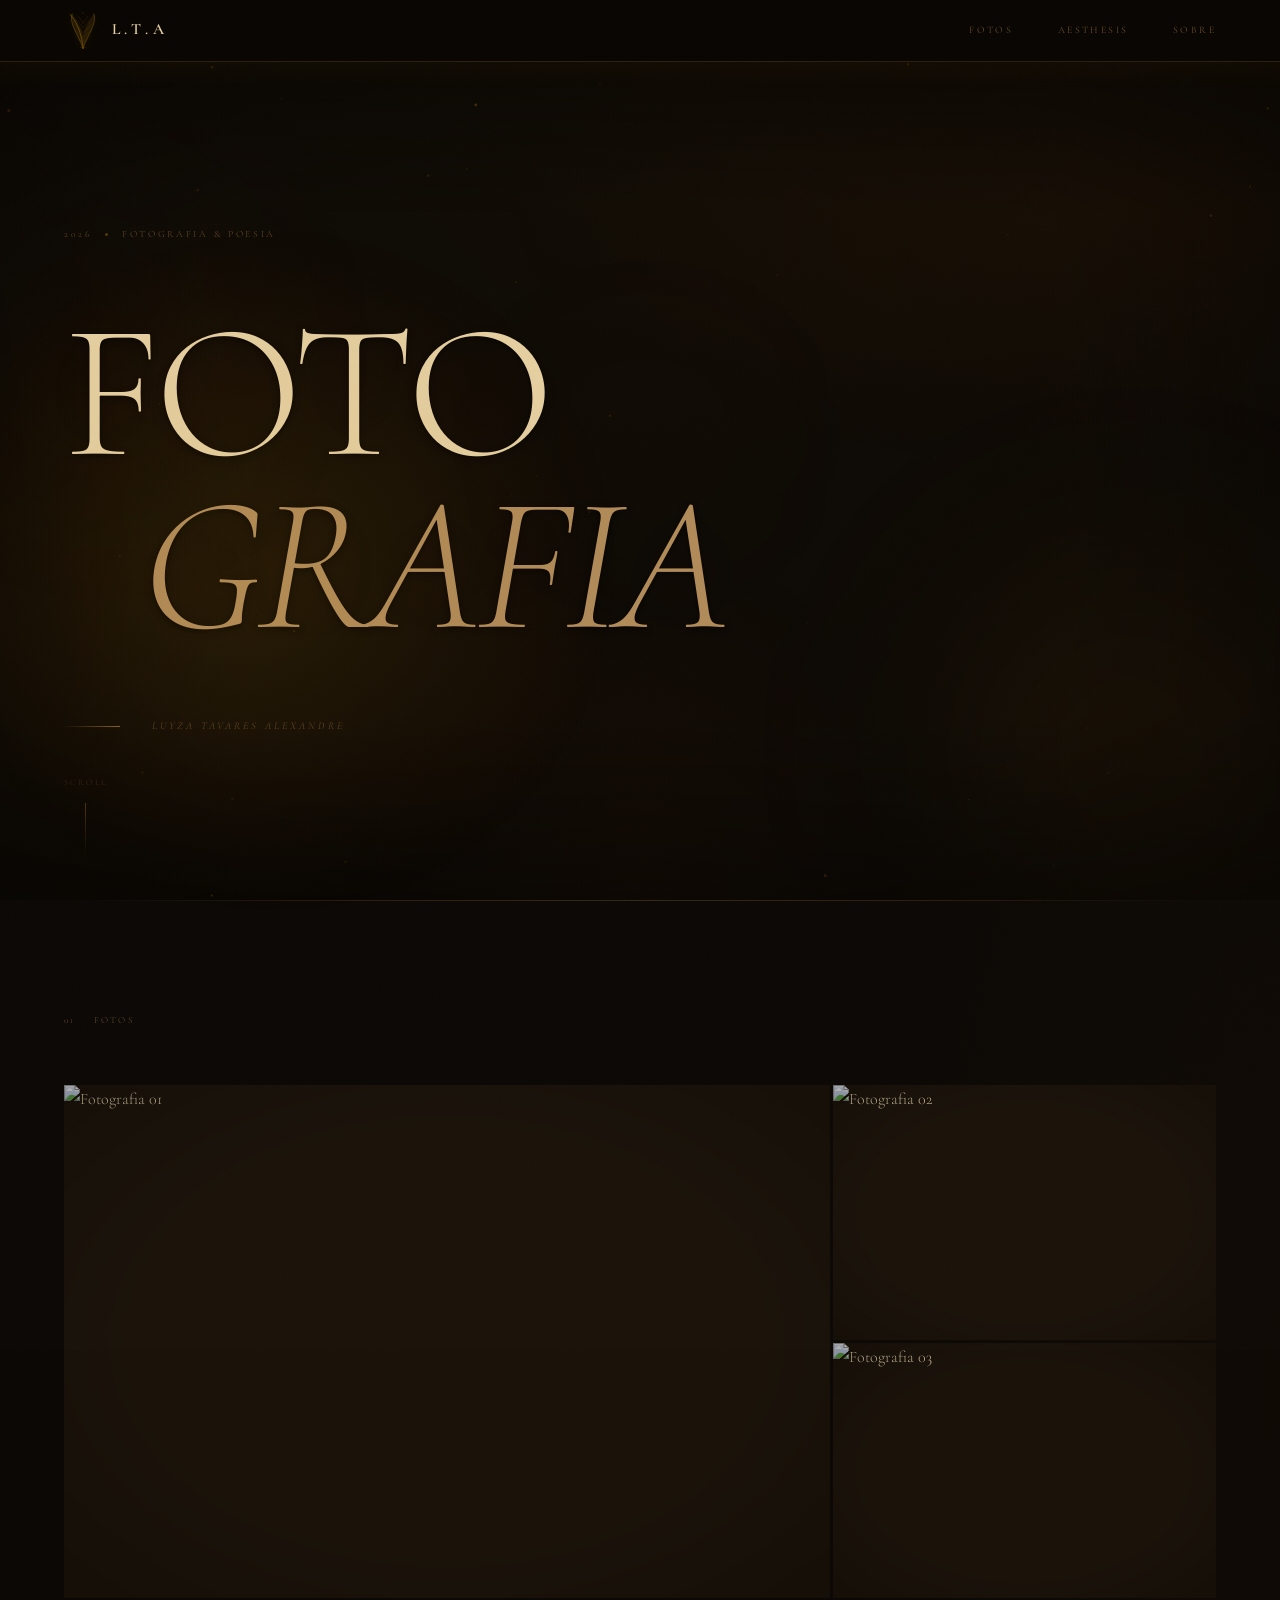
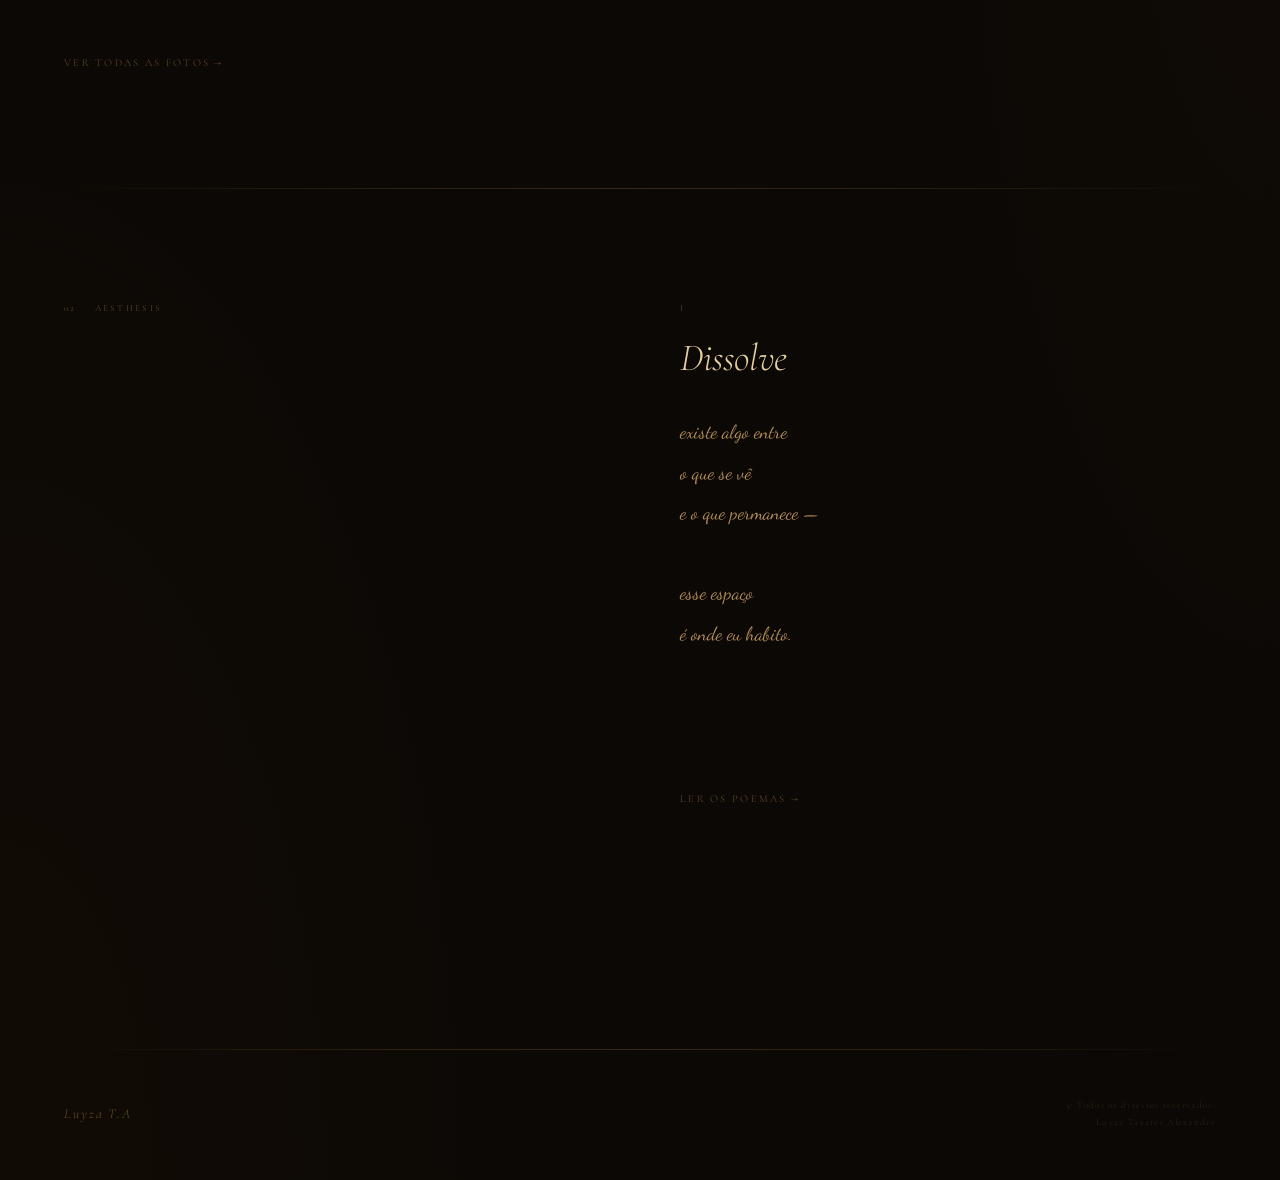
==== index.html @ 2454133d "Remove contact link from navigation on all pages Co-Authored-By: Claude Sonnet 4.6 <noreply@anthropi" ====
<!DOCTYPE html>
<html lang="pt">
<head>
  <meta charset="UTF-8">
  <meta name="viewport" content="width=device-width, initial-scale=1.0">
  <meta name="description" content="Luyza Tavares Alexandre — Fotografia e Poesia">
  <title>Luyza T.A — Fotografia</title>
  <link rel="preconnect" href="https://fonts.googleapis.com">
  <link rel="preconnect" href="https://fonts.gstatic.com" crossorigin>
  <link href="https://fonts.googleapis.com/css2?family=Cormorant+Garamond:ital,wght@0,300;0,400;0,600;1,300;1,400;1,600&family=EB+Garamond:ital,wght@0,400;0,500;1,400;1,500&family=Dancing+Script:wght@400;600;700&display=swap" rel="stylesheet">
  <link rel="stylesheet" href="css/style.css">
</head>
<body>

  <div class="grain" aria-hidden="true"></div>

  <nav id="nav">
    <a href="index.html" class="nav-brand">
      <svg class="nav-feather" viewBox="0 0 100 120" fill="none" xmlns="http://www.w3.org/2000/svg" aria-hidden="true">
        <!-- quill barrel / rachis -->
        <path d="M50 115 C48 95 44 72 36 52 C28 32 18 18 10 8" stroke="currentColor" stroke-width="1.8" stroke-linecap="round" fill="none"/>
        <!-- main vane right -->
        <path d="M50 115 C58 90 72 68 80 48 C88 28 88 12 84 6 C78 14 68 30 58 50 C50 68 46 90 50 115Z" fill="currentColor" opacity="0.18"/>
        <path d="M50 115 C58 90 72 68 80 48 C88 28 88 12 84 6" stroke="currentColor" stroke-width="1.4" stroke-linecap="round" fill="none"/>
        <!-- main vane left -->
        <path d="M50 115 C42 90 28 68 20 48 C12 28 12 12 16 6 C22 14 32 30 42 50 C50 68 54 90 50 115Z" fill="currentColor" opacity="0.18"/>
        <path d="M50 115 C42 90 28 68 20 48 C12 28 12 12 16 6" stroke="currentColor" stroke-width="1.4" stroke-linecap="round" fill="none"/>
        <!-- tip -->
        <path d="M50 6 C52 2 54 0 54 0 C52 4 50 6 50 6 C50 6 48 4 46 0 C46 0 48 2 50 6Z" fill="currentColor"/>
        <!-- barbs right -->
        <path d="M52 95 C60 88 68 82 76 74" stroke="currentColor" stroke-width="0.8" stroke-linecap="round" opacity="0.55" fill="none"/>
        <path d="M51 80 C60 72 70 65 78 57" stroke="currentColor" stroke-width="0.8" stroke-linecap="round" opacity="0.55" fill="none"/>
        <path d="M50 65 C59 56 68 48 76 40" stroke="currentColor" stroke-width="0.8" stroke-linecap="round" opacity="0.55" fill="none"/>
        <path d="M49 50 C57 41 65 33 72 25" stroke="currentColor" stroke-width="0.8" stroke-linecap="round" opacity="0.55" fill="none"/>
        <path d="M48 36 C54 28 60 20 66 13" stroke="currentColor" stroke-width="0.8" stroke-linecap="round" opacity="0.55" fill="none"/>
        <!-- barbs left -->
        <path d="M48 95 C40 88 32 82 24 74" stroke="currentColor" stroke-width="0.8" stroke-linecap="round" opacity="0.55" fill="none"/>
        <path d="M49 80 C40 72 30 65 22 57" stroke="currentColor" stroke-width="0.8" stroke-linecap="round" opacity="0.55" fill="none"/>
        <path d="M50 65 C41 56 32 48 24 40" stroke="currentColor" stroke-width="0.8" stroke-linecap="round" opacity="0.55" fill="none"/>
        <path d="M51 50 C43 41 35 33 28 25" stroke="currentColor" stroke-width="0.8" stroke-linecap="round" opacity="0.55" fill="none"/>
        <path d="M52 36 C46 28 40 20 34 13" stroke="currentColor" stroke-width="0.8" stroke-linecap="round" opacity="0.55" fill="none"/>
        <!-- nib / cut quill point -->
        <path d="M50 115 C47 110 44 108 42 112" stroke="currentColor" stroke-width="1.2" stroke-linecap="round" fill="none" opacity="0.6"/>
        <path d="M50 115 C53 110 56 108 58 112" stroke="currentColor" stroke-width="1.2" stroke-linecap="round" fill="none" opacity="0.6"/>
      </svg>
      L.T.A
    </a>
    <button class="nav-toggle" aria-label="Abrir menu" aria-expanded="false">
      <span></span><span></span>
    </button>
    <div class="nav-links">
      <a href="fotos.html">fotos</a>
      <a href="aesthesis.html">aesthesis</a>
      <a href="sobre.html">sobre</a>
    </div>
  </nav>

  <div class="page">

    <!-- ── HERO ─────────────────────────────────────────── -->
    <section class="hero">
      <div class="ambient hero-ambient-1" aria-hidden="true"></div>
      <div class="ambient hero-ambient-2" aria-hidden="true"></div>
      <div class="ambient hero-ambient-3" aria-hidden="true"></div>

      <div class="hero-inner">
        <div class="hero-meta">
          <span>2026</span>
          <span class="hero-meta-dot" aria-hidden="true"></span>
          <span>Fotografia &amp; Poesia</span>
        </div>

        <h1 class="hero-title">
          <span>FOTO</span>
          <span class="indent">GRAFIA</span>
        </h1>

        <div class="hero-name-block">
          <div class="hero-line-accent" aria-hidden="true"></div>
          <p class="hero-name">Luyza Tavares Alexandre</p>
        </div>
      </div>

      <div class="hero-scroll" aria-hidden="true">
        <span>scroll</span>
        <div class="scroll-line"></div>
      </div>
    </section>

    <!-- ── FOTOS PREVIEW ─────────────────────────────────── -->
    <section class="preview-section">
      <div class="section-label reveal">
        <span class="num">01</span>
        <span class="name">fotos</span>
      </div>

      <div class="preview-grid reveal reveal-delay-1">
        <div class="preview-photo large">
          <img src="https://static.wixstatic.com/media/ee79c7_92bd529556c34871986477e1e66cbcc5.jpg" alt="Fotografia 01" loading="lazy">
          <div class="photo-info">
            <span class="photo-num">01</span>
            <span class="photo-title">Silêncio</span>
          </div>
        </div>
        <div class="preview-photo">
          <img src="https://static.wixstatic.com/media/ee79c7_fed8143fc1544e8e8aa76019284f6bfa.jpg" alt="Fotografia 02" loading="lazy">
          <div class="photo-info">
            <span class="photo-num">02</span>
            <span class="photo-title">Névoa</span>
          </div>
        </div>
        <div class="preview-photo">
          <img src="https://static.wixstatic.com/media/ee79c7_c7f28656a2ab46689e42f4a953cc3e56~mv2.png" alt="Fotografia 03" loading="lazy">
          <div class="photo-info">
            <span class="photo-num">03</span>
            <span class="photo-title">Limiar</span>
          </div>
        </div>
      </div>

      <a href="fotos.html" class="section-cta reveal reveal-delay-2">
        ver todas as fotos &rarr;
      </a>
    </section>

    <!-- ── AESTHESIS PREVIEW ─────────────────────────────── -->
    <section class="aesthesis-section">
      <div class="section-label reveal">
        <span class="num">02</span>
        <span class="name">aesthesis</span>
      </div>

      <div class="poem-preview reveal reveal-delay-1">
        <p class="poem-num">I</p>
        <h2 class="poem-title">Dissolve</h2>
        <div class="poem-body">
          <p>existe algo entre</p>
          <p>o que se vê</p>
          <p>e o que permanece —</p>
          <p>&nbsp;</p>
          <p>esse espaço</p>
          <p>é onde eu habito.</p>
        </div>
      </div>

      <a href="aesthesis.html" class="section-cta reveal reveal-delay-2">
        ler os poemas &rarr;
      </a>
    </section>

    <!-- ── FOOTER ─────────────────────────────────────────── -->
    <footer>
      <span class="footer-name">Luyza T.A</span>
      <span class="footer-copy">
        &copy; Todos os direitos reservados.<br>
        Luyza Tavares Alexandre
      </span>
    </footer>

  </div><!-- .page -->

  <script src="js/main.js"></script>
</body>
</html>
---- css/style.css ----
/* ============================================================
   LUYZA T.A — AESTHESIS
   Dutch Golden Age × Poetic Digital Philosophy
   Chiaroscuro · Candlelight · Aged Parchment · Timeless
   ============================================================ */

/* ── Design Tokens ─────────────────────────────────────────── */
:root {
  --bg:          #0b0805;
  --bg-2:        #110d07;
  --bg-3:        #171009;
  --bg-card:     #1b130a;
  --bg-warm:     #201608;

  --line:        rgba(185, 145, 58, 0.08);
  --line-warm:   rgba(195, 152, 65, 0.16);
  --line-glow:   rgba(200, 158, 68, 0.32);

  --text:        #e5cfA0;
  --text-2:      #b08a58;
  --text-3:      #664c2a;
  --text-dim:    rgba(229, 207, 160, 0.06);

  --accent:      #c4880f;
  --accent-dim:  #8a6010;
  --accent-hot:  #dea02a;
  --accent-bg:   rgba(196, 136, 15, 0.06);

  --glow-1:      rgba(196, 136, 15, 0.05);
  --glow-2:      rgba(196, 136, 15, 0.10);
  --glow-3:      rgba(196, 136, 15, 0.20);

  --font-serif:  'Cormorant Garamond', 'EB Garamond', Georgia, serif;
  --font-script: 'Dancing Script', cursive;

  --nav-h:  62px;
  --pad-x:  clamp(1.5rem, 5vw, 4rem);

  --ease:        cubic-bezier(0.25, 0.1, 0.25, 1);
  --ease-out:    cubic-bezier(0, 0, 0.2, 1);
  --ease-slow:   cubic-bezier(0.16, 1, 0.3, 1);
  --ease-in-out: cubic-bezier(0.4, 0, 0.2, 1);
}

/* ── Reset ──────────────────────────────────────────────────── */
*, *::before, *::after { box-sizing: border-box; margin: 0; padding: 0; }
html { scroll-behavior: smooth; font-size: 16px; }

body {
  background-color: var(--bg);
  background-image:
    radial-gradient(ellipse 90% 50% at 50% 0%,   rgba(196,136,15,0.04) 0%, transparent 70%),
    radial-gradient(ellipse 70% 70% at 0%  100%,  rgba(150, 75, 8, 0.05) 0%, transparent 65%),
    radial-gradient(ellipse 55% 70% at 100% 50%,  rgba(130, 65, 6, 0.04) 0%, transparent 65%);
  color: var(--text);
  font-family: var(--font-serif);
  font-weight: 300;
  line-height: 1.8;
  -webkit-font-smoothing: antialiased;
  -moz-osx-font-smoothing: grayscale;
  overflow-x: hidden;
  min-height: 100vh;
}

a       { color: inherit; text-decoration: none; }
img     { display: block; max-width: 100%; }
ul      { list-style: none; }
button  { background: none; border: none; cursor: pointer; font: inherit; color: inherit; }

/* ── Paper grain ────────────────────────────────────────────── */
.grain {
  position: fixed;
  inset: -50%;
  width: 200%; height: 200%;
  background-image: url("data:image/svg+xml,%3Csvg xmlns='http://www.w3.org/2000/svg'%3E%3Cfilter id='n'%3E%3CfeTurbulence type='fractalNoise' baseFrequency='0.66' numOctaves='5' stitchTiles='stitch'/%3E%3CfeColorMatrix type='saturate' values='0'/%3E%3C/filter%3E%3Crect width='100%25' height='100%25' filter='url(%23n)' opacity='0.85'/%3E%3C/svg%3E");
  opacity: 0.048;
  mix-blend-mode: overlay;
  pointer-events: none;
  z-index: 999;
  animation: grain-drift 14s steps(8) infinite;
}
@keyframes grain-drift {
  0%,100% { transform: translate(0,0); }
  12%     { transform: translate(-4%,-8%); }
  25%     { transform: translate(-12%, 5%); }
  37%     { transform: translate(7%,-22%); }
  50%     { transform: translate(-4%, 20%); }
  62%     { transform: translate(-13%, 8%); }
  75%     { transform: translate(11%, 0%); }
  87%     { transform: translate(2%, 14%); }
}

/* ── Dust canvas (injected by JS) ───────────────────────────── */
#dust-canvas {
  position: fixed;
  inset: 0;
  pointer-events: none;
  z-index: 3;
  opacity: 0.7;
}

/* ── Candlelight glow (injected by JS) ──────────────────────── */
.candle-glow {
  position: fixed;
  width: 700px; height: 700px;
  border-radius: 50%;
  background: radial-gradient(circle,
    rgba(196,136,15,0.07) 0%,
    rgba(170, 95,10,0.04) 40%,
    transparent 70%
  );
  pointer-events: none;
  z-index: 1;
  transform: translate(-50%, -50%);
  animation: candle-flicker 9s ease-in-out infinite;
}
@keyframes candle-flicker {
  0%,100% { opacity: 0.8; transform: translate(-50%,-50%) scale(1); }
  18%     { opacity: 1.0; transform: translate(-50%,-50%) scale(1.05); }
  42%     { opacity: 0.65; transform: translate(-50%,-50%) scale(0.97); }
  63%     { opacity: 0.9; transform: translate(-50%,-50%) scale(1.03); }
  81%     { opacity: 0.72; transform: translate(-50%,-50%) scale(0.99); }
}

/* ── Navigation ─────────────────────────────────────────────── */
nav {
  position: fixed;
  top: 0; left: 0; right: 0;
  z-index: 500;
  height: var(--nav-h);
  display: flex;
  align-items: center;
  justify-content: space-between;
  padding: 0 var(--pad-x);
  border-bottom: 1px solid var(--line-warm);
  background: rgba(9, 6, 3, 0.93);
  backdrop-filter: blur(22px) saturate(1.5);
  -webkit-backdrop-filter: blur(22px) saturate(1.5);
}
nav::after {
  content: '';
  position: absolute;
  bottom: -28px; left: 0; right: 0;
  height: 28px;
  background: linear-gradient(to bottom, rgba(196,136,15,0.035), transparent);
  pointer-events: none;
}

.nav-brand {
  font-family: var(--font-serif);
  font-size: 0.98rem;
  font-weight: 600;
  letter-spacing: 0.3em;
  color: var(--text);
  transition: color 0.4s var(--ease);
  display: flex;
  align-items: center;
  gap: 0.6rem;
}
.nav-brand:hover { color: var(--accent-hot); }

.nav-feather {
  width: 38px; height: 38px;
  flex-shrink: 0;
  color: var(--accent);
  opacity: 0.72;
  transition: opacity 0.4s, transform 0.55s var(--ease-slow), color 0.4s;
  transform-origin: bottom center;
  filter: drop-shadow(0 0 5px rgba(196,136,15,0.25));
}
.nav-brand:hover .nav-feather {
  opacity: 1;
  transform: rotate(-10deg) scale(1.12);
  filter: drop-shadow(0 0 12px rgba(220,160,30,0.45));
}

.nav-links {
  display: flex;
  gap: 2.8rem;
  align-items: center;
}
.nav-links a {
  font-size: 0.62rem;
  font-weight: 400;
  letter-spacing: 0.24em;
  text-transform: uppercase;
  color: var(--text-3);
  transition: color 0.38s var(--ease);
  position: relative;
}
.nav-links a::after {
  content: '';
  position: absolute;
  bottom: -3px; left: 0; right: 100%;
  height: 1px;
  background: linear-gradient(to right, var(--accent), var(--accent-hot));
  transition: right 0.45s var(--ease-slow);
}
.nav-links a:hover      { color: var(--text-2); }
.nav-links a.active     { color: var(--text); }
.nav-links a:hover::after,
.nav-links a.active::after { right: 0; }

.nav-toggle {
  display: none;
  flex-direction: column;
  gap: 5px;
  padding: 4px;
}
.nav-toggle span {
  display: block;
  width: 22px; height: 1px;
  background: var(--text-3);
  transition: all 0.35s var(--ease);
}
.nav-toggle.open span:first-child { transform: rotate(45deg) translate(4px, 4px); }
.nav-toggle.open span:last-child  { transform: rotate(-45deg) translate(4px,-4px); }

/* ── Page wrapper ───────────────────────────────────────────── */
.page {
  padding-top: var(--nav-h);
  min-height: 100vh;
  position: relative;
}
.page-enter { animation: page-in 1.1s var(--ease-slow) both; }
@keyframes page-in {
  from { opacity: 0; transform: translateY(14px); }
  to   { opacity: 1; transform: translateY(0); }
}

/* ── Atmospheric section divider ────────────────────────────── */
.atm-divider {
  position: relative;
  height: 1px;
  background: transparent;
  overflow: visible;
  margin: 0;
}
.atm-divider::before {
  content: '';
  position: absolute;
  left: var(--pad-x); right: var(--pad-x); top: 0;
  height: 1px;
  background: linear-gradient(to right,
    transparent,
    var(--line-warm),
    rgba(200,158,68,0.28),
    var(--line-warm),
    transparent
  );
}
.atm-divider::after {
  content: '';
  position: absolute;
  left: 0; right: 0; top: -10px;
  height: 20px;
  background: radial-gradient(ellipse 55% 100% at 50% 50%,
    rgba(196,136,15,0.04), transparent);
}

/* ── Section label ──────────────────────────────────────────── */
.section-label {
  display: flex;
  align-items: baseline;
  gap: 1.2rem;
  margin-bottom: 3.5rem;
}
.section-label .num {
  font-size: 0.58rem;
  letter-spacing: 0.18em;
  color: var(--text-3);
}
.section-label .name {
  font-size: 0.58rem;
  letter-spacing: 0.25em;
  text-transform: uppercase;
  color: var(--text-3);
}

/* ── Section CTA ────────────────────────────────────────────── */
.section-cta {
  display: inline-flex;
  align-items: center;
  gap: 0.8rem;
  font-size: 0.65rem;
  letter-spacing: 0.22em;
  text-transform: uppercase;
  color: var(--text-3);
  margin-top: 3.5rem;
  transition: color 0.4s var(--ease), gap 0.45s var(--ease-slow);
  position: relative;
}
.section-cta::after {
  content: '';
  position: absolute;
  bottom: -5px; left: 0; right: 0;
  height: 1px;
  background: var(--line-warm);
  transform: scaleX(0);
  transform-origin: left;
  transition: transform 0.5s var(--ease-slow);
}
.section-cta:hover { color: var(--accent-hot); gap: 1.4rem; }
.section-cta:hover::after { transform: scaleX(1); }

/* ── Ambient glow helper ────────────────────────────────────── */
.ambient {
  position: absolute;
  border-radius: 50%;
  filter: blur(90px);
  pointer-events: none;
}

/* ── Footer ─────────────────────────────────────────────────── */
footer {
  padding: 3rem var(--pad-x);
  display: flex;
  align-items: center;
  justify-content: space-between;
  margin-top: 8rem;
  position: relative;
}
footer::before {
  content: '';
  position: absolute;
  top: 0; left: var(--pad-x); right: var(--pad-x);
  height: 1px;
  background: linear-gradient(to right,
    transparent, var(--line-warm), rgba(200,158,68,0.22), var(--line-warm), transparent);
}
.footer-name {
  font-family: var(--font-serif);
  font-size: 0.85rem;
  font-style: italic;
  letter-spacing: 0.14em;
  color: var(--text-3);
}
.footer-copy {
  font-size: 0.58rem;
  letter-spacing: 0.14em;
  color: var(--text-3);
  opacity: 0.45;
  text-align: right;
  line-height: 1.9;
}

/* ================================================================
   HERO
   ================================================================ */
.hero {
  position: relative;
  min-height: calc(100vh - var(--nav-h));
  display: flex;
  flex-direction: column;
  justify-content: center;
  padding: 0 var(--pad-x);
  overflow: hidden;
}

/* Layered atmospheric depth */
.hero::before {
  content: '';
  position: absolute; inset: 0;
  background:
    radial-gradient(ellipse 55% 65% at 12% 62%,  rgba(196,130,15,0.10) 0%, transparent 65%),
    radial-gradient(ellipse 70% 45% at 88% 18%,  rgba(155, 78, 8, 0.07) 0%, transparent 70%),
    radial-gradient(ellipse 40% 75% at 50% 100%, rgba( 95, 45, 5, 0.12) 0%, transparent 58%);
  pointer-events: none;
  z-index: 0;
}

/* Painterly edge vignette */
.hero::after {
  content: '';
  position: absolute; inset: 0;
  background:
    linear-gradient(to bottom, rgba(8,5,2,0.55) 0%, transparent 18%, transparent 78%, rgba(8,5,2,0.65) 100%),
    linear-gradient(to right,  rgba(8,5,2,0.32) 0%, transparent 18%, transparent 82%, rgba(8,5,2,0.32) 100%);
  pointer-events: none;
  z-index: 1;
}

.hero-ambient-1 {
  width: 620px; height: 620px;
  bottom: -160px; right: -160px;
  background: radial-gradient(circle, rgba(196,128,15,0.09) 0%, transparent 65%);
}
.hero-ambient-2 {
  width: 420px; height: 420px;
  top: 8%; left: -110px;
  background: radial-gradient(circle, rgba(175, 95,10,0.06) 0%, transparent 65%);
}
.hero-ambient-3 {
  width: 320px; height: 220px;
  top: 32%; left: 38%;
  background: radial-gradient(ellipse, rgba(196,140,15,0.04) 0%, transparent 70%);
  animation: ambient-breathe 18s ease-in-out infinite alternate;
}
@keyframes ambient-breathe {
  from { transform: translate(0,0); opacity: 0.55; }
  to   { transform: translate(28px,-18px); opacity: 1; }
}

.hero-inner {
  max-width: 1020px;
  position: relative;
  z-index: 4;
}

.hero-meta {
  display: flex;
  align-items: center;
  gap: 0.85rem;
  margin-bottom: 4rem;
  font-size: 0.6rem;
  letter-spacing: 0.28em;
  color: var(--text-3);
  text-transform: uppercase;
}
.hero-meta-dot {
  width: 3px; height: 3px;
  border-radius: 50%;
  background: var(--accent-dim);
  opacity: 0.55;
  flex-shrink: 0;
}

.hero-title {
  display: flex;
  flex-direction: column;
  line-height: 0.9;
  font-family: var(--font-serif);
  font-weight: 300;
  font-size: clamp(5.5rem, 15vw, 13rem);
  color: var(--text);
  letter-spacing: -0.03em;
  margin-bottom: 4rem;
  text-shadow:
    0 0 100px rgba(196,136,15,0.06),
    0 2px 6px rgba(0,0,0,0.6);
}
.hero-title .indent {
  padding-left: clamp(2.5rem, 6vw, 6rem);
  font-style: italic;
  color: var(--text-2);
}

.hero-name-block {
  display: flex;
  align-items: center;
  gap: 2rem;
}
.hero-line-accent {
  width: 56px; height: 1px;
  background: linear-gradient(to right, transparent, var(--accent-dim));
  flex-shrink: 0;
}
.hero-name {
  font-size: 0.65rem;
  letter-spacing: 0.3em;
  text-transform: uppercase;
  color: var(--text-3);
  font-style: italic;
}

.hero-scroll {
  position: absolute;
  bottom: 2.8rem; left: var(--pad-x);
  display: flex;
  flex-direction: column;
  align-items: center;
  gap: 0.8rem;
  font-size: 0.52rem;
  letter-spacing: 0.26em;
  text-transform: uppercase;
  color: var(--text-3);
  opacity: 0.5;
  z-index: 4;
}
.scroll-line {
  width: 1px; height: 52px;
  background: linear-gradient(to bottom, var(--accent-dim), transparent);
  animation: scroll-pulse 3.2s ease-in-out infinite;
}
@keyframes scroll-pulse {
  0%,100% { opacity: 0.75; transform: scaleY(1); }
  50%      { opacity: 0.25; transform: scaleY(0.6); }
}

/* ================================================================
   PHOTO PREVIEW — Index
   ================================================================ */
.preview-section {
  padding: 7rem var(--pad-x);
  position: relative;
}
.preview-section::before {
  content: '';
  position: absolute;
  top: 0; left: var(--pad-x); right: var(--pad-x);
  height: 1px;
  background: linear-gradient(to right,
    transparent, var(--line-warm), rgba(200,158,68,0.22), var(--line-warm), transparent);
}

.preview-grid {
  display: grid;
  grid-template-columns: 2fr 1fr;
  gap: 3px;
}

.preview-photo {
  position: relative;
  overflow: hidden;
  cursor: pointer;
  aspect-ratio: 3 / 2;
  background: var(--bg-card);
}
.preview-photo.large {
  grid-row: span 2;
  aspect-ratio: auto;
}

/* Chiaroscuro vignette */
.preview-photo::after {
  content: '';
  position: absolute; inset: 0;
  background:
    radial-gradient(ellipse 100% 100% at 50% 50%,
      transparent 38%, rgba(6,4,1,0.5) 100%);
  mix-blend-mode: multiply;
  pointer-events: none;
  z-index: 2;
}

.preview-photo > img {
  position: absolute; inset: 0;
  width: 100%; height: 100%;
  object-fit: cover;
  transition: transform 1s var(--ease-slow), filter 1s var(--ease);
  filter: brightness(0.88) contrast(1.06) saturate(0.8);
}
.preview-photo:hover > img {
  transform: scale(1.045);
  filter: brightness(0.93) contrast(1.09) saturate(0.85);
}

.photo-info {
  position: absolute;
  bottom: 0; left: 0; right: 0;
  padding: 2rem 1.5rem;
  background: linear-gradient(to top, rgba(6,4,1,0.90) 0%, transparent 100%);
  display: flex;
  align-items: flex-end;
  justify-content: space-between;
  opacity: 0;
  transition: opacity 0.5s var(--ease);
  z-index: 3;
}
.preview-photo:hover .photo-info { opacity: 1; }
.photo-num {
  font-size: 0.52rem; letter-spacing: 0.18em; color: var(--text-3);
}
.photo-title {
  font-family: var(--font-serif);
  font-size: 1.15rem;
  font-style: italic;
  color: var(--text);
}

/* ================================================================
   AESTHESIS PREVIEW — Index
   ================================================================ */
.aesthesis-section {
  padding: 7rem var(--pad-x);
  display: grid;
  grid-template-columns: 1fr 1fr;
  gap: 5rem;
  align-items: start;
  position: relative;
}
.aesthesis-section::before {
  content: '';
  position: absolute;
  top: 0; left: var(--pad-x); right: var(--pad-x);
  height: 1px;
  background: linear-gradient(to right,
    transparent, var(--line-warm), rgba(200,158,68,0.22), var(--line-warm), transparent);
}

.aesthesis-section .section-label { margin-bottom: 0; }
.aesthesis-section > *:first-child { grid-column: 1; align-self: start; }
.aesthesis-section .poem-preview   { grid-column: 2; }
.aesthesis-section .section-cta    { grid-column: 2; }

/* ================================================================
   FOTOS PAGE
   ================================================================ */
.page-header {
  padding: 6rem var(--pad-x) 4rem;
  position: relative;
}
.page-header::after {
  content: '';
  position: absolute;
  bottom: 0; left: var(--pad-x); right: var(--pad-x);
  height: 1px;
  background: linear-gradient(to right,
    transparent, var(--line-warm), rgba(200,158,68,0.22), var(--line-warm), transparent);
}
.page-header-inner {
  display: flex;
  align-items: flex-end;
  justify-content: space-between;
  gap: 2rem;
}

.page-title {
  font-family: var(--font-serif);
  font-size: clamp(3.5rem, 9vw, 7.5rem);
  font-weight: 300;
  line-height: 0.95;
  letter-spacing: -0.025em;
  color: var(--text);
  text-shadow: 0 2px 8px rgba(0,0,0,0.5);
}
.page-title em { font-style: italic; color: var(--accent-dim); }
.page-subtitle {
  font-size: 0.6rem;
  letter-spacing: 0.24em;
  text-transform: uppercase;
  color: var(--text-3);
  padding-bottom: 0.5rem;
}

/* Photo gallery */
.photo-gallery {
  padding: 3px;
  display: grid;
  grid-template-columns: repeat(3, 1fr);
  gap: 3px;
}
.photo-item {
  position: relative;
  overflow: hidden;
  cursor: pointer;
  background: var(--bg-card);
  aspect-ratio: 3 / 2;
}
.photo-item.wide { grid-column: span 2; }
.photo-item.full { grid-column: span 3; aspect-ratio: 16 / 7; }

.photo-item img {
  position: absolute;
  inset: 0; width: 100%; height: 100%;
  object-fit: cover;
  transition: transform 1s var(--ease-slow), filter 1s var(--ease);
  filter: brightness(0.86) contrast(1.07) saturate(0.78);
}
.photo-item:hover img {
  transform: scale(1.05);
  filter: brightness(0.92) contrast(1.1) saturate(0.84);
}

.photo-item::after {
  content: '';
  position: absolute; inset: 0;
  background: radial-gradient(ellipse 100% 100% at 50% 50%,
    transparent 33%, rgba(6,4,1,0.55) 100%);
  mix-blend-mode: multiply;
  pointer-events: none; z-index: 2;
}

.photo-overlay {
  position: absolute; inset: 0;
  background: linear-gradient(to top, rgba(6,4,1,0.88) 0%, transparent 55%);
  display: flex;
  flex-direction: column;
  justify-content: flex-end;
  padding: 1.75rem;
  opacity: 0;
  transition: opacity 0.55s var(--ease);
  z-index: 3;
}
.photo-item:hover .photo-overlay { opacity: 1; }
.overlay-num   { font-size: 0.52rem; letter-spacing: 0.18em; color: var(--text-3); margin-bottom: 0.3rem; }
.overlay-title { font-family: var(--font-serif); font-size: 1.25rem; font-style: italic; color: var(--text); }
.overlay-year  { font-size: 0.52rem; letter-spacing: 0.14em; color: var(--text-3); margin-top: 0.3rem; }

/* Photo fill placeholder */
.photo-fill {
  position: absolute; inset: 0;
  background: var(--bg-card);
}

/* ================================================================
   AESTHESIS PAGE — POETRY
   ================================================================ */
.aesthesis-intro {
  padding: 6rem var(--pad-x) 5rem;
  max-width: 600px;
  margin: 0 auto;
  text-align: center;
  position: relative;
}
.aesthesis-intro::after {
  content: '';
  position: absolute;
  bottom: 0; left: var(--pad-x); right: var(--pad-x);
  height: 1px;
  background: linear-gradient(to right,
    transparent, var(--line-warm), rgba(200,158,68,0.22), var(--line-warm), transparent);
}
.aesthesis-intro p {
  font-family: var(--font-serif);
  font-size: 1.1rem;
  font-style: italic;
  line-height: 2.1;
  color: var(--text-2);
}

.poems-collection { padding: 3rem 0 8rem; }

/* Each poem — aged manuscript on dark parchment */
.poem-item {
  display: flex;
  flex-direction: column;
  align-items: center;
  padding: 5rem 4rem;
  position: relative;
  background:
    repeating-linear-gradient(
      0deg,
      transparent,
      transparent 28px,
      rgba(185,148,58,0.022) 28px,
      rgba(185,148,58,0.022) 29px
    ),
    linear-gradient(158deg, #1d1508 0%, #161007 40%, #191209 60%, #1b1409 100%);
  border-radius: 2px;
  border: 1px solid rgba(185,148,55,0.10);
  box-shadow:
    0 0 0 1px rgba(196,152,58,0.03),
    0 10px 55px rgba(0,0,0,0.55),
    0 3px 10px rgba(0,0,0,0.35),
    inset 0 0 90px rgba(196,140,20,0.025);
  margin: 3rem auto;
  max-width: 850px;
  width: calc(100% - var(--pad-x) * 2);
  transition: box-shadow 0.7s var(--ease);
}
.poem-item:hover {
  box-shadow:
    0 0 0 1px rgba(196,152,58,0.07),
    0 16px 70px rgba(0,0,0,0.6),
    0 5px 14px rgba(0,0,0,0.38),
    inset 0 0 110px rgba(196,140,20,0.04);
}
.poem-item::after { display: none; }

/* Warm glow line at top edge of card */
.poem-item::before {
  content: '';
  position: absolute;
  top: -1px; left: 22%; right: 22%;
  height: 1px;
  background: linear-gradient(to right,
    transparent, rgba(196,148,45,0.28), transparent);
}

.poem-index-col {
  display: flex;
  align-items: center;
  gap: 2rem;
  margin-bottom: 4rem;
  width: 100%;
  max-width: 630px;
}
.poem-index-col::before,
.poem-index-col::after {
  content: '';
  flex: 1; height: 1px;
  background: linear-gradient(to right, transparent, var(--line-warm), transparent);
}
.poem-roman {
  font-size: 0.5rem;
  letter-spacing: 0.36em;
  color: var(--accent-dim);
  flex-shrink: 0;
  text-transform: uppercase;
}

.poem-content-col {
  width: 100%;
  max-width: 630px;
}

.poem-image { margin: 0 0 3rem; }
.poem-image img {
  display: block;
  width: 100%;
  max-width: 400px;
  filter: grayscale(18%) contrast(1.04) brightness(0.88);
  transition: filter 1.1s var(--ease);
  box-shadow:
    0 0 0 1px rgba(185,148,55,0.07),
    0 8px 44px rgba(0,0,0,0.55);
}
.poem-item:hover .poem-image img {
  filter: grayscale(5%) contrast(1.07) brightness(0.92);
}
.poem-image.landscape img { max-width: 100%; }
.poem-image.square img    { max-width: 340px; }
.poem-image.small img     { max-width: 240px; }
.poem-image.gif img       { filter: none; max-width: 340px; }

.poem-meta {
  display: flex;
  align-items: center;
  gap: 1rem;
  margin-bottom: 1rem;
}
.poem-author {
  font-size: 0.58rem;
  letter-spacing: 0.22em;
  text-transform: uppercase;
  color: var(--text-3);
}
.poem-meta-sep { color: var(--text-3); font-size: 0.58rem; opacity: 0.38; }

.poem-title {
  font-family: var(--font-serif);
  font-size: clamp(1.4rem, 2.8vw, 2.2rem);
  font-weight: 300;
  font-style: italic;
  line-height: 1.15;
  margin-bottom: 2.5rem;
  color: var(--text);
}
.poem-body {
  font-family: var(--font-script);
  font-size: 1.25rem;
  font-weight: 400;
  line-height: 1.6;
  color: var(--text-2);
  max-width: 480px;
}
.poem-body p     { display: block; }
.poem-body .break { height: 0.9em; }

.poem-item.epigraph .poem-title { font-size: clamp(1.2rem,2.5vw,1.9rem); color: var(--text-2); }
.poem-item.epigraph .poem-body  { font-size: 1.1rem; color: var(--text-3); }

.poem-date {
  margin-top: 3rem;
  font-size: 0.54rem;
  letter-spacing: 0.24em;
  text-transform: uppercase;
  color: var(--text-3);
  opacity: 0.5;
}

/* ── Feather decorations ─────────────────────────────────────── */
.feather-deco {
  position: fixed;
  pointer-events: none;
  z-index: 2;
  color: var(--accent);
  opacity: 0.16;
  filter: drop-shadow(0 0 8px rgba(196,136,15,0.18));
}
.feather-deco svg { display: block; width: 100%; height: auto; }

.feather-1 {
  width: 48px; right: 6%; top: 20%;
  transform-origin: 50% 15%;
  animation: feather-float 13s ease-in-out infinite;
}
.feather-2 {
  width: 36px; left: 4%; top: 50%;
  transform-origin: 50% 15%;
  animation: feather-float-r 16s ease-in-out infinite 3.5s;
}
.feather-3 {
  width: 28px; right: 4%; bottom: 20%;
  transform-origin: 50% 15%;
  animation: feather-float 14s ease-in-out infinite 7s;
}
@keyframes feather-float {
  0%,100% { transform: rotate(-8deg) translateY(0); }
  35%     { transform: rotate(-3deg) translateY(-16px); }
  68%     { transform: rotate(-11deg) translateY(-7px); }
}
@keyframes feather-float-r {
  0%,100% { transform: scaleX(-1) rotate(-8deg) translateY(0); }
  35%     { transform: scaleX(-1) rotate(-3deg) translateY(-14px); }
  68%     { transform: scaleX(-1) rotate(-11deg) translateY(-6px); }
}

/* ================================================================
   SOBRE PAGE
   ================================================================ */
.sobre-layout {
  display: grid;
  grid-template-columns: 1fr 1fr;
  min-height: calc(100vh - var(--nav-h) - 5rem);
}
.sobre-image-col {
  position: sticky;
  top: var(--nav-h);
  height: calc(100vh - var(--nav-h));
  overflow: hidden;
  border-right: 1px solid var(--line);
}
.sobre-portrait {
  width: 100%; height: 100%;
  object-fit: cover;
  filter: brightness(0.82) contrast(1.08) saturate(0.72);
}
.portrait-placeholder {
  width: 100%; height: 100%;
  background: linear-gradient(160deg, var(--bg-3) 0%, var(--bg-2) 100%);
  display: flex;
  align-items: flex-end;
  padding: 3rem;
}
.portrait-placeholder-text {
  font-family: var(--font-serif);
  font-size: 0.75rem;
  font-style: italic;
  color: var(--text-3);
  letter-spacing: 0.12em;
}

.sobre-content-col { padding: 6rem 5rem 6rem var(--pad-x); }
.sobre-content-col .page-title { margin-bottom: 5rem; }

.bio-block { margin-bottom: 3.5rem; }
.bio-label {
  font-size: 0.58rem;
  letter-spacing: 0.24em;
  text-transform: uppercase;
  color: var(--text-3);
  margin-bottom: 1.2rem;
}
.bio-text {
  font-family: var(--font-serif);
  font-size: 1.05rem;
  line-height: 2.05;
  color: var(--text-2);
}
.bio-text strong { color: var(--text); font-weight: 400; }

.bio-statement {
  font-family: var(--font-serif);
  font-size: 1.45rem;
  font-style: italic;
  font-weight: 300;
  line-height: 1.72;
  color: var(--text);
  padding: 3rem 0;
  border-top: 1px solid var(--line-warm);
  border-bottom: 1px solid var(--line-warm);
  margin: 3.5rem 0;
  text-shadow: 0 0 50px rgba(196,136,15,0.04);
}

/* ================================================================
   CONTATO PAGE
   ================================================================ */
.contato-layout {
  padding: 6rem var(--pad-x);
  display: grid;
  grid-template-columns: 1fr 1fr;
  gap: 7rem;
  align-items: start;
}
.contato-info .page-title { margin-bottom: 3rem; }

.contact-item { margin-bottom: 2.5rem; }
.contact-label {
  font-size: 0.56rem;
  letter-spacing: 0.24em;
  text-transform: uppercase;
  color: var(--text-3);
  margin-bottom: 0.5rem;
}
.contact-value {
  font-family: var(--font-serif);
  font-size: 1.1rem;
  font-style: italic;
  color: var(--text-2);
  transition: color 0.4s var(--ease);
}
.contact-value:hover { color: var(--accent-hot); }

.social-row {
  display: flex;
  gap: 2rem;
  flex-wrap: wrap;
  margin-top: 3.5rem;
}
.social-link {
  font-size: 0.6rem;
  letter-spacing: 0.22em;
  text-transform: uppercase;
  color: var(--text-3);
  transition: color 0.4s var(--ease);
  padding: 0.5rem 0;
  border-bottom: 1px solid var(--line);
}
.social-link:hover { color: var(--accent-hot); border-color: var(--accent-dim); }

/* Contact form */
.contact-form { padding-top: 0.5rem; }
.form-group { margin-bottom: 2.5rem; }
.form-label {
  display: block;
  font-size: 0.58rem;
  letter-spacing: 0.22em;
  text-transform: uppercase;
  color: var(--text-3);
  margin-bottom: 0.9rem;
}
.form-input,
.form-textarea {
  width: 100%;
  background: transparent;
  border: none;
  border-bottom: 1px solid var(--line-warm);
  color: var(--text);
  font-family: var(--font-serif);
  font-size: 1rem;
  font-weight: 300;
  font-style: italic;
  padding: 0.85rem 0;
  outline: none;
  transition: border-color 0.4s var(--ease);
  resize: none;
  -webkit-appearance: none;
  appearance: none;
  border-radius: 0;
  caret-color: var(--accent);
}
.form-input:focus,
.form-textarea:focus { border-color: var(--accent); }
.form-input::placeholder,
.form-textarea::placeholder { color: var(--text-3); opacity: 0.55; font-style: italic; }
.form-textarea { min-height: 160px; }

/* Engraved plate button */
.btn-submit {
  display: inline-flex;
  align-items: center;
  gap: 1.2rem;
  font-family: var(--font-serif);
  font-size: 0.65rem;
  letter-spacing: 0.26em;
  text-transform: uppercase;
  font-style: italic;
  color: var(--text-3);
  background: transparent;
  padding: 1rem 2.6rem;
  cursor: pointer;
  border: 1px solid var(--line-warm);
  transition: color 0.4s var(--ease), border-color 0.4s var(--ease),
              background 0.4s var(--ease), box-shadow 0.4s var(--ease);
  position: relative;
}
.btn-submit::before {
  content: '';
  position: absolute;
  inset: 3px;
  border: 1px solid var(--line);
  pointer-events: none;
  transition: border-color 0.4s var(--ease);
}
.btn-submit:hover {
  color: var(--accent-hot);
  border-color: var(--accent-dim);
  background: rgba(196,136,15,0.04);
  box-shadow: 0 0 24px rgba(196,136,15,0.08), inset 0 0 24px rgba(196,136,15,0.04);
}
.btn-submit:hover::before { border-color: rgba(196,136,15,0.14); }

/* ================================================================
   POEM PREVIEW — shared / homepage
   ================================================================ */
.poem-preview .poem-num {
  font-size: 0.58rem;
  letter-spacing: 0.22em;
  color: var(--text-3);
  margin-bottom: 1.2rem;
}
.poem-preview .poem-title {
  font-family: var(--font-serif);
  font-size: 2.4rem;
  font-weight: 300;
  font-style: italic;
  line-height: 1.15;
  margin-bottom: 2rem;
  color: var(--text);
}
.poem-preview .poem-body {
  font-family: var(--font-script);
  font-size: 1.2rem;
  line-height: 2.1;
  color: var(--text-2);
  max-width: 360px;
}

/* ================================================================
   REVEAL ANIMATIONS
   ================================================================ */
.reveal {
  opacity: 0;
  transform: translateY(22px);
  transition: opacity 1.1s var(--ease-slow), transform 1.1s var(--ease-slow);
}
.reveal.visible          { opacity: 1; transform: translateY(0); }
.reveal-delay-1          { transition-delay: 0.12s; }
.reveal-delay-2          { transition-delay: 0.24s; }
.reveal-delay-3          { transition-delay: 0.36s; }

/* ================================================================
   RESPONSIVE
   ================================================================ */
@media (max-width: 900px) {
  nav { padding: 0 1.5rem; }
  .nav-toggle { display: flex; }
  .nav-links {
    position: fixed;
    top: var(--nav-h); left: 0; right: 0;
    flex-direction: column;
    align-items: flex-start;
    background: rgba(9,6,3,0.97);
    padding: 2.5rem 1.5rem 4rem;
    gap: 2rem;
    border-bottom: 1px solid var(--line-warm);
    transform: translateY(-110%);
    transition: transform 0.45s var(--ease-slow);
    backdrop-filter: blur(22px);
  }
  .nav-links.open { transform: translateY(0); }
  .nav-links a { font-size: 0.88rem; letter-spacing: 0.2em; }

  .hero { padding: 5rem 1.5rem 3rem; }
  .hero-scroll { left: 1.5rem; }

  .preview-section   { padding: 5rem 1.5rem; }
  .preview-grid      { grid-template-columns: 1fr 1fr; }
  .preview-photo.large {
    grid-column: 1 / -1;
    grid-row: span 1;
    aspect-ratio: 3 / 2;
  }

  .aesthesis-section {
    padding: 5rem 1.5rem;
    grid-template-columns: 1fr;
  }
  .aesthesis-section .section-label { grid-column: 1; margin-bottom: 2.5rem; }
  .aesthesis-section .poem-preview  { grid-column: 1; }
  .aesthesis-section .section-cta   { grid-column: 1; }

  .page-header { padding: 4rem 1.5rem 3rem; }

  .photo-gallery { grid-template-columns: repeat(2, 1fr); }
  .photo-item.wide,
  .photo-item.full { grid-column: span 2; aspect-ratio: 3 / 2; }

  .sobre-layout { grid-template-columns: 1fr; }
  .sobre-image-col {
    position: relative; top: 0;
    height: 60vw;
    border-right: none;
    border-bottom: 1px solid var(--line);
  }
  .sobre-content-col { padding: 4rem 1.5rem; }

  .contato-layout { grid-template-columns: 1fr; padding: 4rem 1.5rem; gap: 4rem; }

  .poem-item { padding: 4rem 1.5rem; }
  .poem-index-col, .poem-content-col { max-width: 100%; }
  .poem-image img,
  .poem-image.portrait img,
  .poem-image.square img,
  .poem-image.small img { max-width: 100%; }
  .feather-1, .feather-2, .feather-3 { display: none; }

  .aesthesis-intro { padding: 4rem 1.5rem; }
  footer { padding: 2.5rem 1.5rem; flex-direction: column; align-items: flex-start; gap: 1.5rem; }
}

@media (max-width: 600px) {
  .hero-title { font-size: clamp(4rem, 20vw, 6.5rem); }
  .preview-grid { grid-template-columns: 1fr; }
  .preview-photo.large { grid-column: 1; }
}

/* ── Reduced motion ─────────────────────────────────────────── */
@media (prefers-reduced-motion: reduce) {
  .grain, .candle-glow,
  .feather-1, .feather-2, .feather-3,
  .scroll-line, .hero-ambient-3 { animation: none; }
  .reveal { transition-duration: 0.3s; }
  .preview-photo > img, .photo-item img { transition-duration: 0.2s; }
}
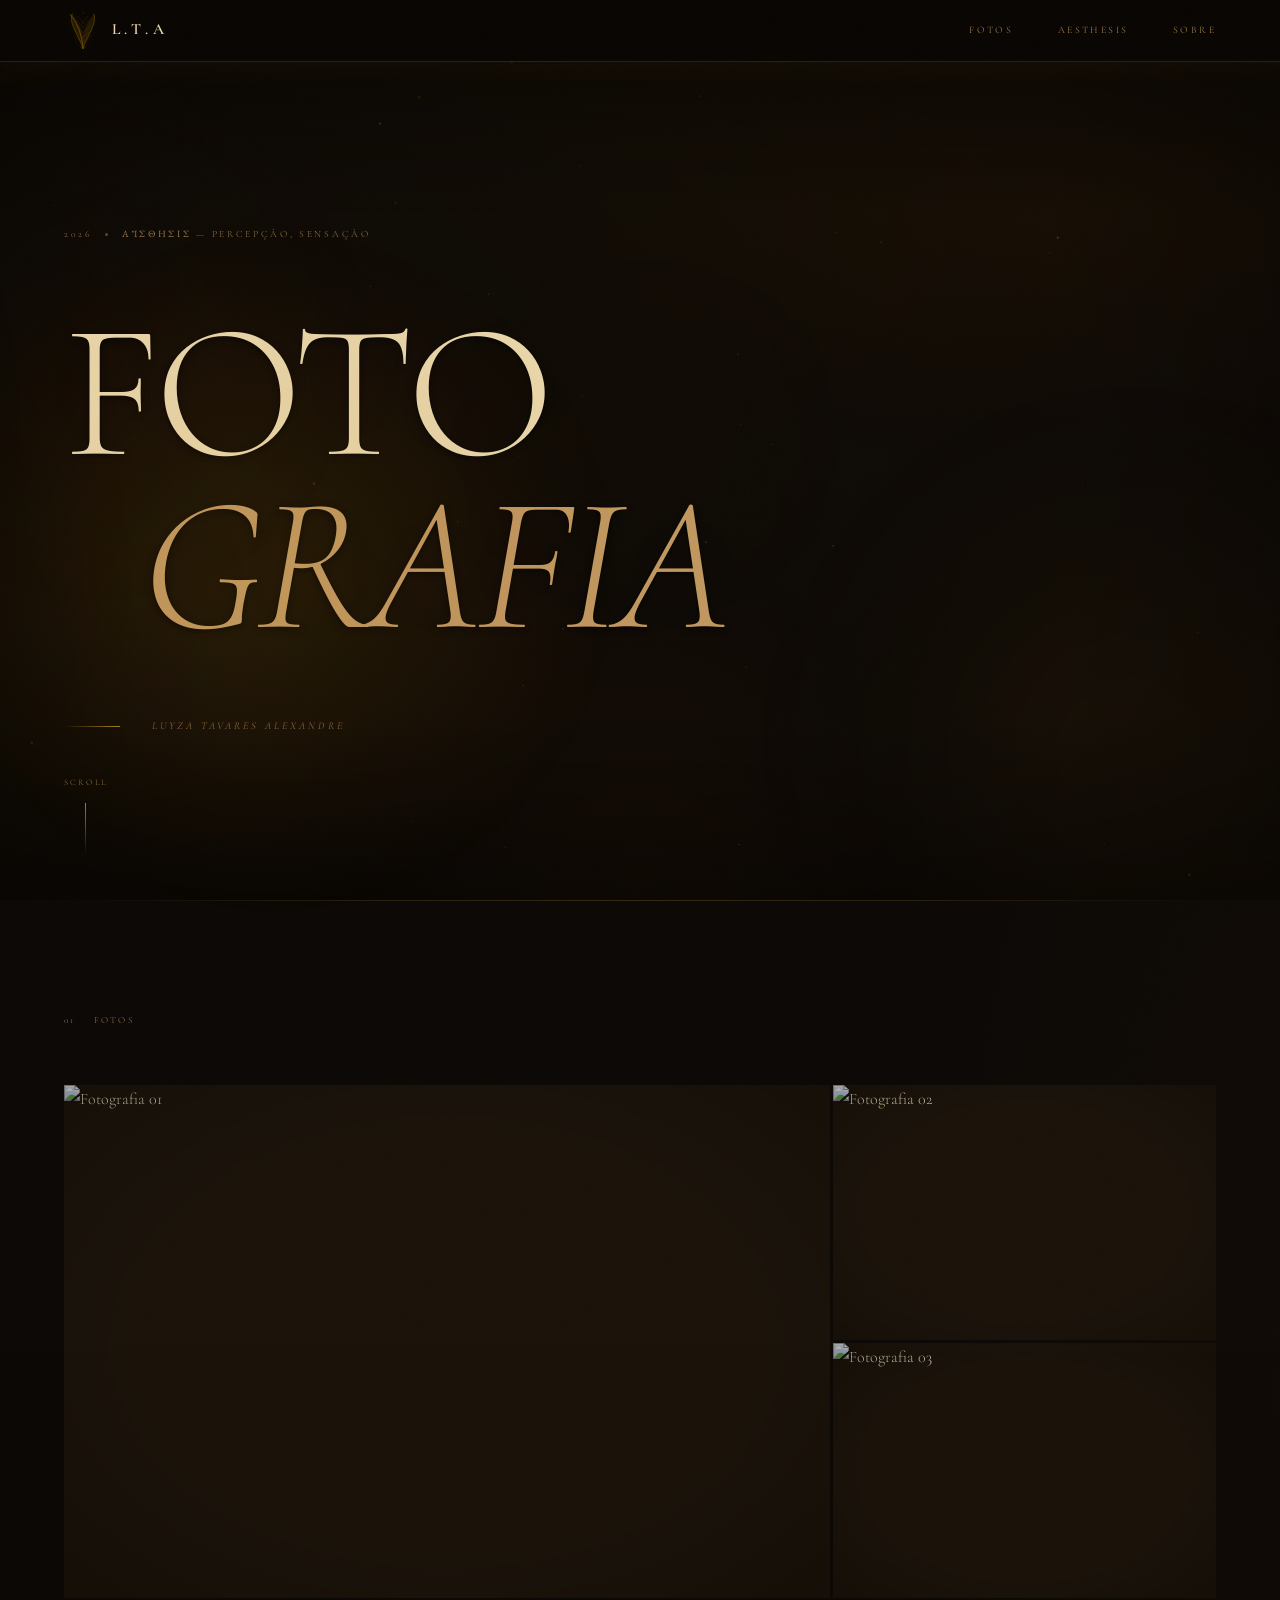
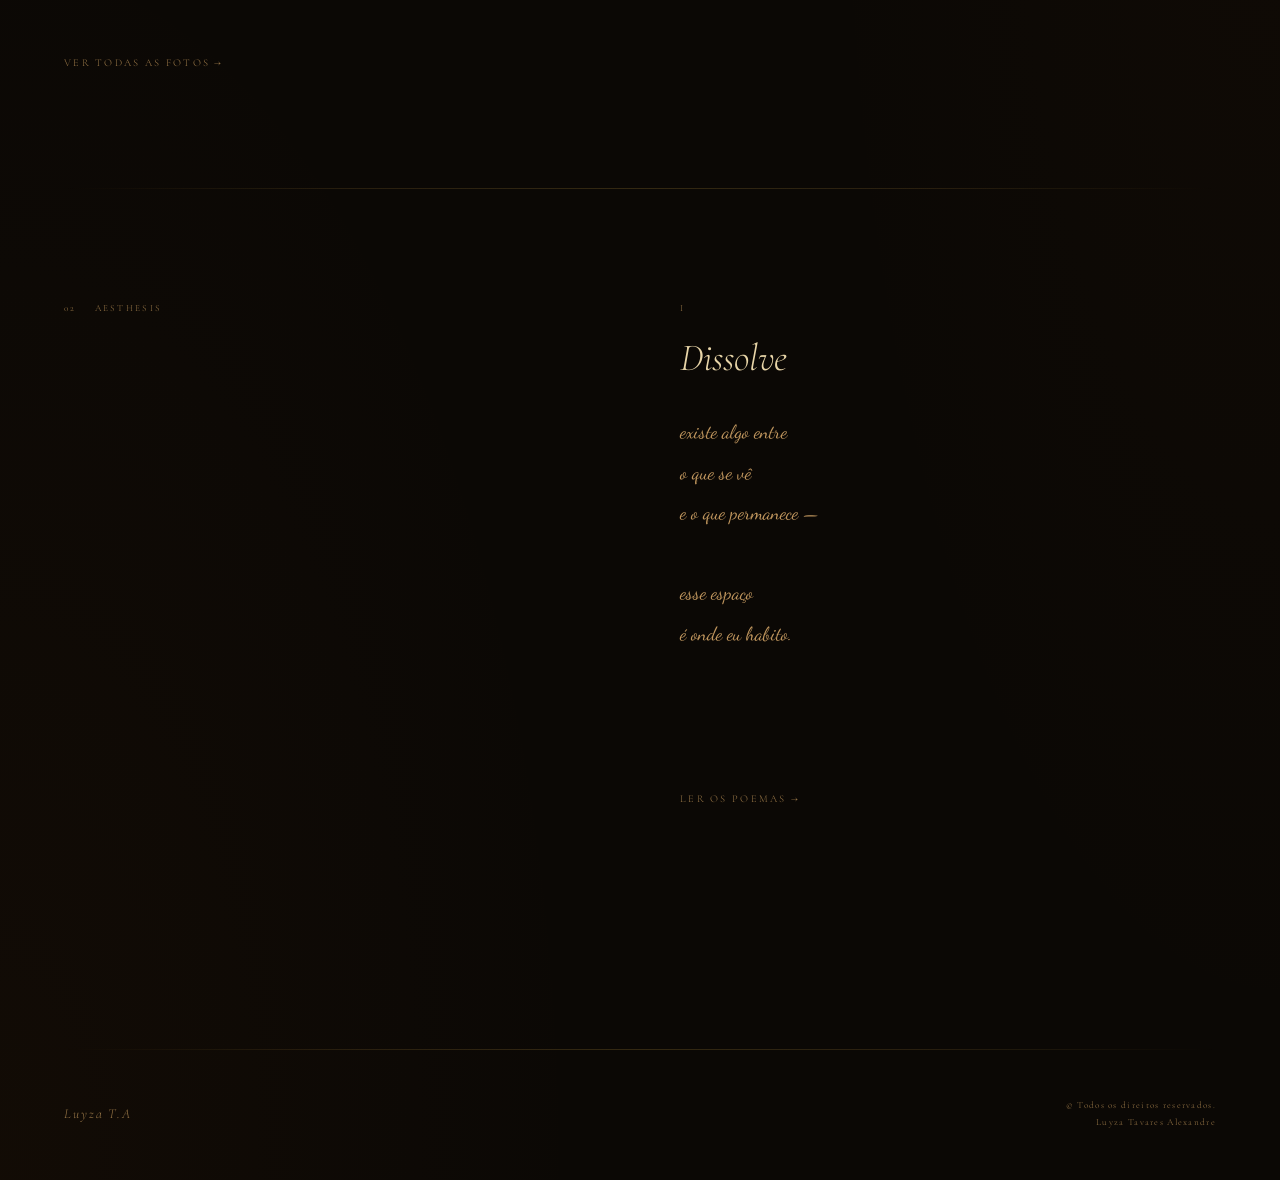
==== commit 109db688: "Replace hero meta tagline with αἴσθησις — percepção, sensação" ====
--- a/index.html
+++ b/index.html
@@ -67,7 +67,7 @@
         <div class="hero-meta">
           <span>2026</span>
           <span class="hero-meta-dot" aria-hidden="true"></span>
-          <span>Fotografia &amp; Poesia</span>
+          <span>αἴσθησις — percepção, sensação</span>
         </div>
 
         <h1 class="hero-title">
--- a/css/style.css
+++ b/css/style.css
@@ -16,13 +16,13 @@
   --line-warm:   rgba(195, 152, 65, 0.16);
   --line-glow:   rgba(200, 158, 68, 0.32);
 
-  --text:        #e5cfA0;
-  --text-2:      #b08a58;
-  --text-3:      #664c2a;
+  --text:        #e8d5a8;
+  --text-2:      #c0965e;
+  --text-3:      #9a7848;
   --text-dim:    rgba(229, 207, 160, 0.06);
 
   --accent:      #c4880f;
-  --accent-dim:  #8a6010;
+  --accent-dim:  #a87c1a;
   --accent-hot:  #dea02a;
   --accent-bg:   rgba(196, 136, 15, 0.06);
 
@@ -339,7 +339,6 @@
   font-size: 0.58rem;
   letter-spacing: 0.14em;
   color: var(--text-3);
-  opacity: 0.45;
   text-align: right;
   line-height: 1.9;
 }
@@ -474,7 +473,6 @@
   letter-spacing: 0.26em;
   text-transform: uppercase;
   color: var(--text-3);
-  opacity: 0.5;
   z-index: 4;
 }
 .scroll-line {
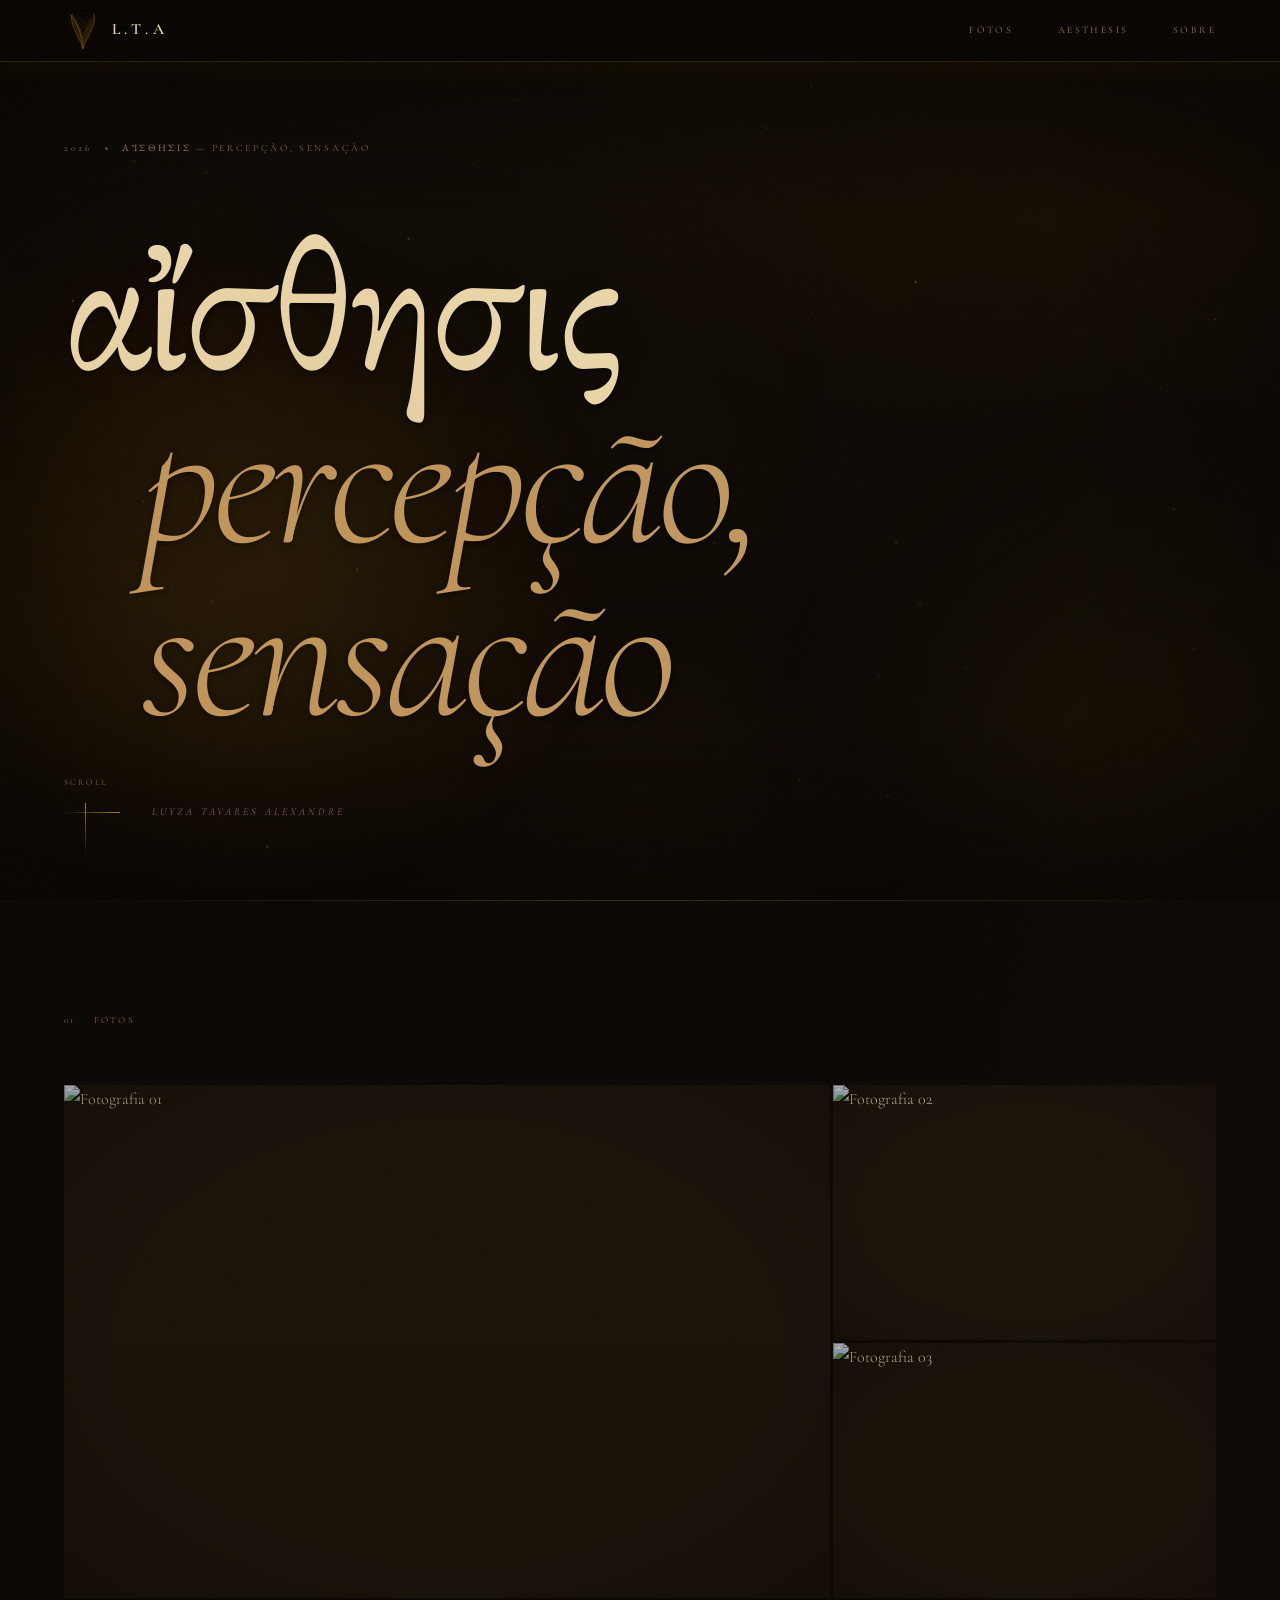
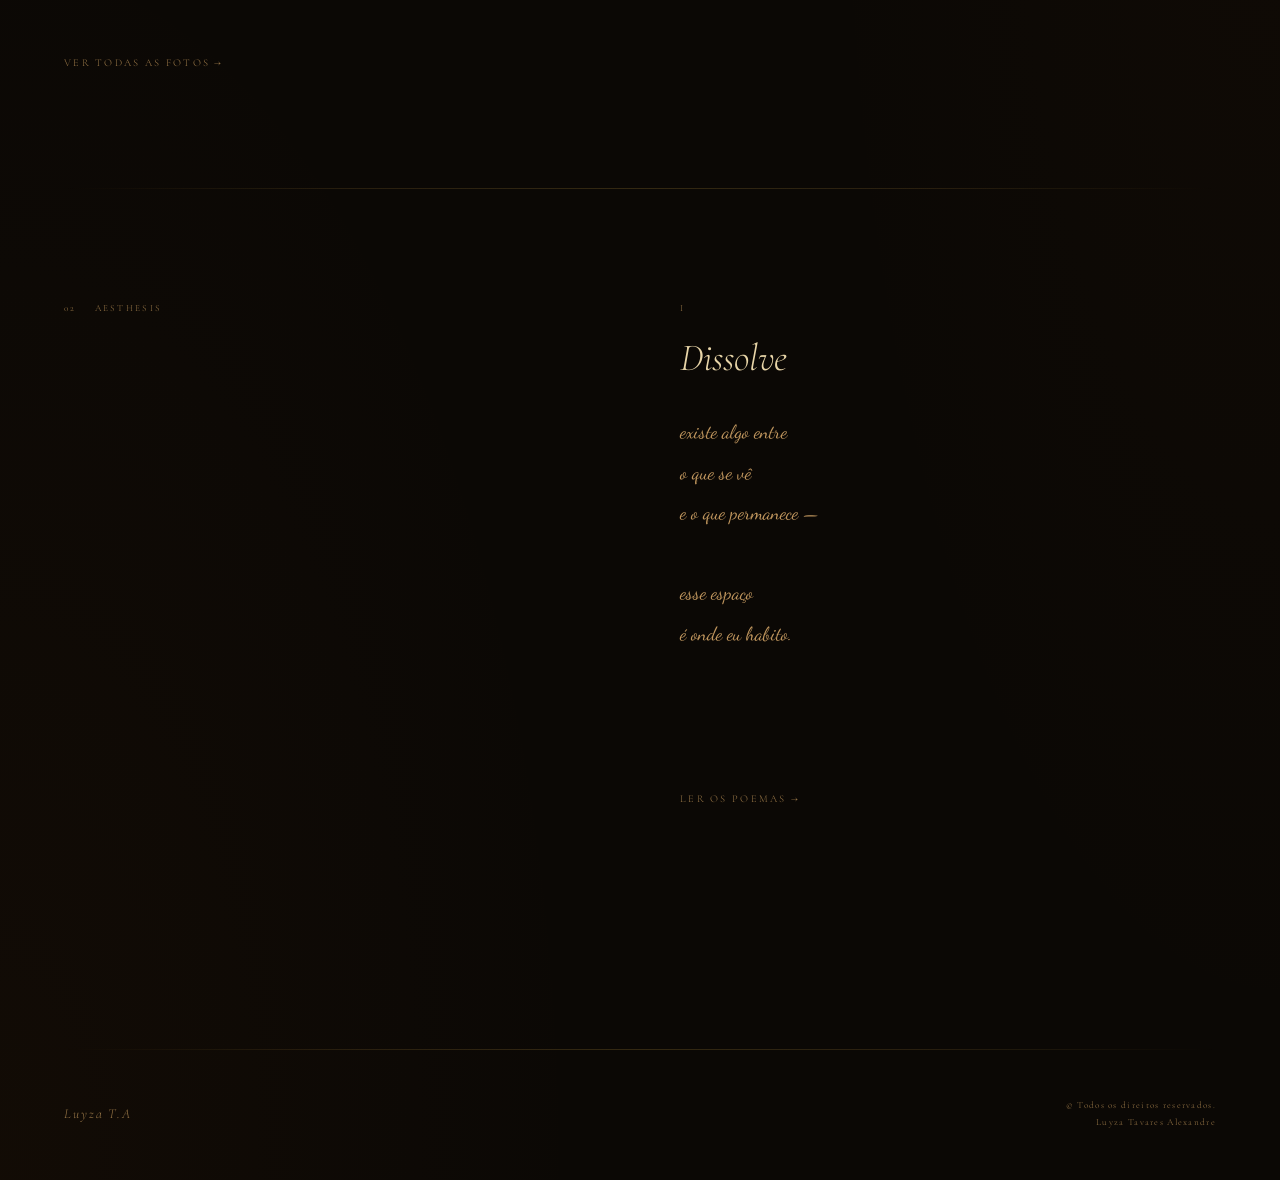
==== commit ea26c8e7: "Replace hero title FOTOGRAFIA with αἴσθησις / percepção, sensação" ====
--- a/index.html
+++ b/index.html
@@ -71,8 +71,8 @@
         </div>
 
         <h1 class="hero-title">
-          <span>FOTO</span>
-          <span class="indent">GRAFIA</span>
+          <span>αἴσθησις</span>
+          <span class="indent">percepção, sensação</span>
         </h1>
 
         <div class="hero-name-block">
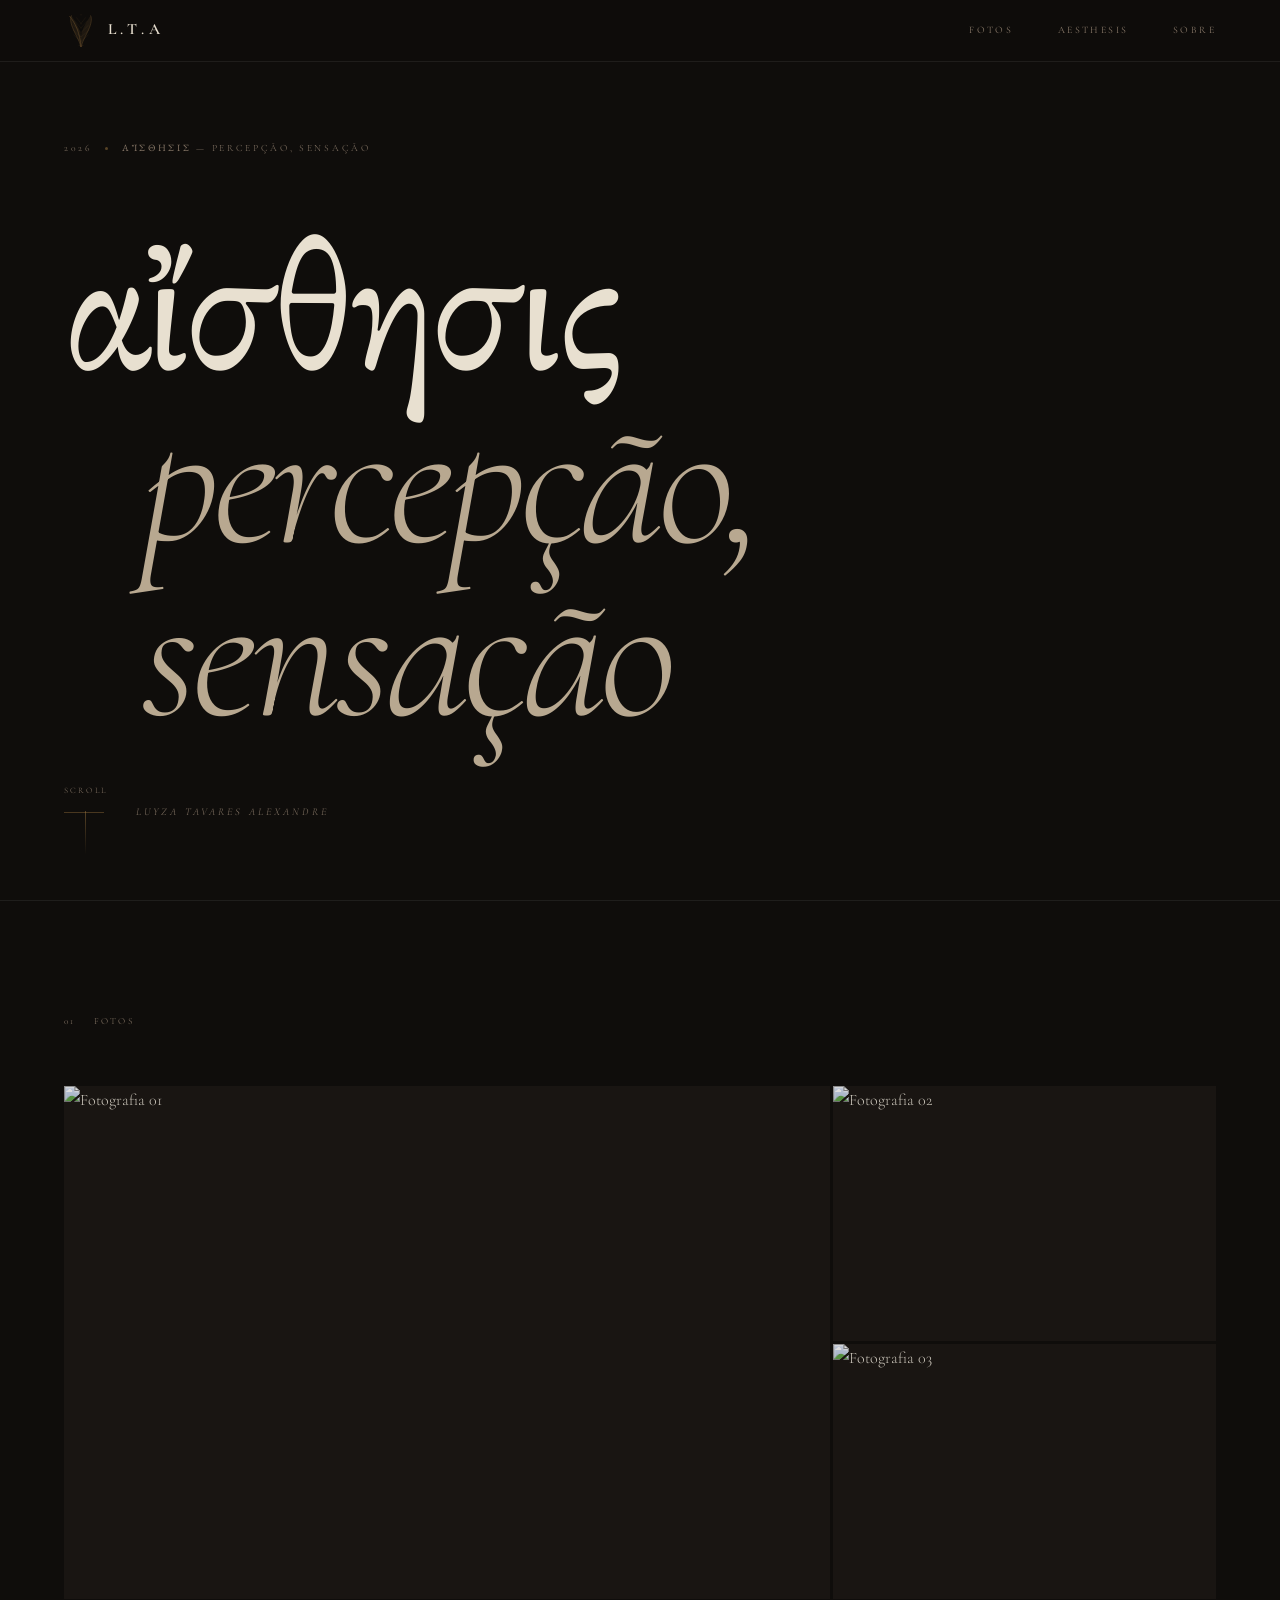
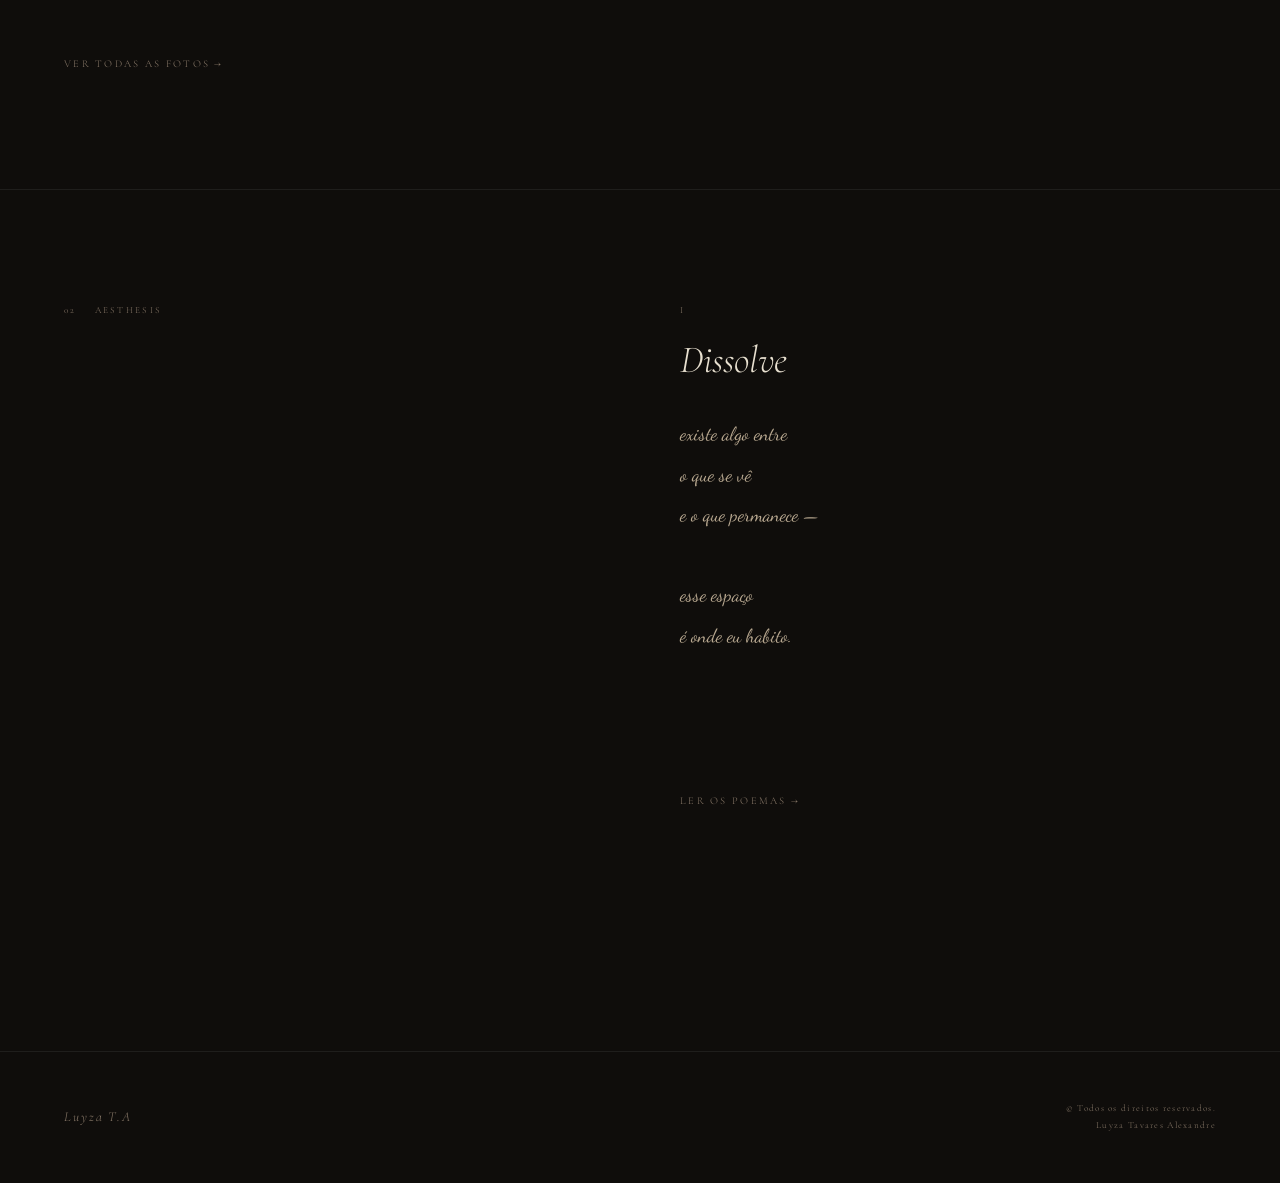
==== commit 9de0cd0f: "Redesign: dark minimalist — strip all atmospheric effects, clean type on black" ====
--- a/index.html
+++ b/index.html
@@ -11,8 +11,6 @@
   <link rel="stylesheet" href="css/style.css">
 </head>
 <body>
-
-  <div class="grain" aria-hidden="true"></div>
 
   <nav id="nav">
     <a href="index.html" class="nav-brand">
@@ -59,9 +57,6 @@
 
     <!-- ── HERO ─────────────────────────────────────────── -->
     <section class="hero">
-      <div class="ambient hero-ambient-1" aria-hidden="true"></div>
-      <div class="ambient hero-ambient-2" aria-hidden="true"></div>
-      <div class="ambient hero-ambient-3" aria-hidden="true"></div>
 
       <div class="hero-inner">
         <div class="hero-meta">
--- a/css/style.css
+++ b/css/style.css
@@ -1,45 +1,32 @@
 /* ============================================================
    LUYZA T.A — AESTHESIS
-   Dutch Golden Age × Poetic Digital Philosophy
-   Chiaroscuro · Candlelight · Aged Parchment · Timeless
+   Dark minimalist — clean type, no atmosphere
    ============================================================ */
 
 /* ── Design Tokens ─────────────────────────────────────────── */
 :root {
-  --bg:          #0b0805;
-  --bg-2:        #110d07;
-  --bg-3:        #171009;
-  --bg-card:     #1b130a;
-  --bg-warm:     #201608;
-
-  --line:        rgba(185, 145, 58, 0.08);
-  --line-warm:   rgba(195, 152, 65, 0.16);
-  --line-glow:   rgba(200, 158, 68, 0.32);
-
-  --text:        #e8d5a8;
-  --text-2:      #c0965e;
-  --text-3:      #9a7848;
-  --text-dim:    rgba(229, 207, 160, 0.06);
-
-  --accent:      #c4880f;
-  --accent-dim:  #a87c1a;
-  --accent-hot:  #dea02a;
-  --accent-bg:   rgba(196, 136, 15, 0.06);
-
-  --glow-1:      rgba(196, 136, 15, 0.05);
-  --glow-2:      rgba(196, 136, 15, 0.10);
-  --glow-3:      rgba(196, 136, 15, 0.20);
+  --bg:      #0f0d0b;
+  --bg-2:    #141210;
+  --bg-card: #191512;
+
+  --line:    rgba(255, 255, 255, 0.07);
+  --line-2:  rgba(255, 255, 255, 0.12);
+
+  --text:    #e8e0d0;
+  --text-2:  #b8a890;
+  --text-3:  #8a7a6a;
+
+  --accent:     #a07840;
+  --accent-hot: #c09050;
 
   --font-serif:  'Cormorant Garamond', 'EB Garamond', Georgia, serif;
   --font-script: 'Dancing Script', cursive;
 
-  --nav-h:  62px;
-  --pad-x:  clamp(1.5rem, 5vw, 4rem);
-
-  --ease:        cubic-bezier(0.25, 0.1, 0.25, 1);
-  --ease-out:    cubic-bezier(0, 0, 0.2, 1);
-  --ease-slow:   cubic-bezier(0.16, 1, 0.3, 1);
-  --ease-in-out: cubic-bezier(0.4, 0, 0.2, 1);
+  --nav-h: 62px;
+  --pad-x: clamp(1.5rem, 5vw, 4rem);
+
+  --ease:      cubic-bezier(0.25, 0.1, 0.25, 1);
+  --ease-slow: cubic-bezier(0.16, 1, 0.3, 1);
 }
 
 /* ── Reset ──────────────────────────────────────────────────── */
@@ -48,10 +35,6 @@
 
 body {
   background-color: var(--bg);
-  background-image:
-    radial-gradient(ellipse 90% 50% at 50% 0%,   rgba(196,136,15,0.04) 0%, transparent 70%),
-    radial-gradient(ellipse 70% 70% at 0%  100%,  rgba(150, 75, 8, 0.05) 0%, transparent 65%),
-    radial-gradient(ellipse 55% 70% at 100% 50%,  rgba(130, 65, 6, 0.04) 0%, transparent 65%);
   color: var(--text);
   font-family: var(--font-serif);
   font-weight: 300;
@@ -62,65 +45,10 @@
   min-height: 100vh;
 }
 
-a       { color: inherit; text-decoration: none; }
-img     { display: block; max-width: 100%; }
-ul      { list-style: none; }
-button  { background: none; border: none; cursor: pointer; font: inherit; color: inherit; }
-
-/* ── Paper grain ────────────────────────────────────────────── */
-.grain {
-  position: fixed;
-  inset: -50%;
-  width: 200%; height: 200%;
-  background-image: url("data:image/svg+xml,%3Csvg xmlns='http://www.w3.org/2000/svg'%3E%3Cfilter id='n'%3E%3CfeTurbulence type='fractalNoise' baseFrequency='0.66' numOctaves='5' stitchTiles='stitch'/%3E%3CfeColorMatrix type='saturate' values='0'/%3E%3C/filter%3E%3Crect width='100%25' height='100%25' filter='url(%23n)' opacity='0.85'/%3E%3C/svg%3E");
-  opacity: 0.048;
-  mix-blend-mode: overlay;
-  pointer-events: none;
-  z-index: 999;
-  animation: grain-drift 14s steps(8) infinite;
-}
-@keyframes grain-drift {
-  0%,100% { transform: translate(0,0); }
-  12%     { transform: translate(-4%,-8%); }
-  25%     { transform: translate(-12%, 5%); }
-  37%     { transform: translate(7%,-22%); }
-  50%     { transform: translate(-4%, 20%); }
-  62%     { transform: translate(-13%, 8%); }
-  75%     { transform: translate(11%, 0%); }
-  87%     { transform: translate(2%, 14%); }
-}
-
-/* ── Dust canvas (injected by JS) ───────────────────────────── */
-#dust-canvas {
-  position: fixed;
-  inset: 0;
-  pointer-events: none;
-  z-index: 3;
-  opacity: 0.7;
-}
-
-/* ── Candlelight glow (injected by JS) ──────────────────────── */
-.candle-glow {
-  position: fixed;
-  width: 700px; height: 700px;
-  border-radius: 50%;
-  background: radial-gradient(circle,
-    rgba(196,136,15,0.07) 0%,
-    rgba(170, 95,10,0.04) 40%,
-    transparent 70%
-  );
-  pointer-events: none;
-  z-index: 1;
-  transform: translate(-50%, -50%);
-  animation: candle-flicker 9s ease-in-out infinite;
-}
-@keyframes candle-flicker {
-  0%,100% { opacity: 0.8; transform: translate(-50%,-50%) scale(1); }
-  18%     { opacity: 1.0; transform: translate(-50%,-50%) scale(1.05); }
-  42%     { opacity: 0.65; transform: translate(-50%,-50%) scale(0.97); }
-  63%     { opacity: 0.9; transform: translate(-50%,-50%) scale(1.03); }
-  81%     { opacity: 0.72; transform: translate(-50%,-50%) scale(0.99); }
-}
+a      { color: inherit; text-decoration: none; }
+img    { display: block; max-width: 100%; }
+ul     { list-style: none; }
+button { background: none; border: none; cursor: pointer; font: inherit; color: inherit; }
 
 /* ── Navigation ─────────────────────────────────────────────── */
 nav {
@@ -132,18 +60,10 @@
   align-items: center;
   justify-content: space-between;
   padding: 0 var(--pad-x);
-  border-bottom: 1px solid var(--line-warm);
-  background: rgba(9, 6, 3, 0.93);
-  backdrop-filter: blur(22px) saturate(1.5);
-  -webkit-backdrop-filter: blur(22px) saturate(1.5);
-}
-nav::after {
-  content: '';
-  position: absolute;
-  bottom: -28px; left: 0; right: 0;
-  height: 28px;
-  background: linear-gradient(to bottom, rgba(196,136,15,0.035), transparent);
-  pointer-events: none;
+  border-bottom: 1px solid var(--line);
+  background: rgba(15, 13, 11, 0.95);
+  backdrop-filter: blur(16px);
+  -webkit-backdrop-filter: blur(16px);
 }
 
 .nav-brand {
@@ -152,27 +72,21 @@
   font-weight: 600;
   letter-spacing: 0.3em;
   color: var(--text);
-  transition: color 0.4s var(--ease);
   display: flex;
   align-items: center;
   gap: 0.6rem;
+  transition: color 0.3s var(--ease);
 }
 .nav-brand:hover { color: var(--accent-hot); }
 
 .nav-feather {
-  width: 38px; height: 38px;
+  width: 34px; height: 34px;
   flex-shrink: 0;
   color: var(--accent);
-  opacity: 0.72;
-  transition: opacity 0.4s, transform 0.55s var(--ease-slow), color 0.4s;
-  transform-origin: bottom center;
-  filter: drop-shadow(0 0 5px rgba(196,136,15,0.25));
-}
-.nav-brand:hover .nav-feather {
-  opacity: 1;
-  transform: rotate(-10deg) scale(1.12);
-  filter: drop-shadow(0 0 12px rgba(220,160,30,0.45));
-}
+  opacity: 0.65;
+  transition: opacity 0.3s, color 0.3s;
+}
+.nav-brand:hover .nav-feather { opacity: 0.9; }
 
 .nav-links {
   display: flex;
@@ -185,7 +99,7 @@
   letter-spacing: 0.24em;
   text-transform: uppercase;
   color: var(--text-3);
-  transition: color 0.38s var(--ease);
+  transition: color 0.3s var(--ease);
   position: relative;
 }
 .nav-links a::after {
@@ -193,8 +107,8 @@
   position: absolute;
   bottom: -3px; left: 0; right: 100%;
   height: 1px;
-  background: linear-gradient(to right, var(--accent), var(--accent-hot));
-  transition: right 0.45s var(--ease-slow);
+  background: var(--accent);
+  transition: right 0.35s var(--ease-slow);
 }
 .nav-links a:hover      { color: var(--text-2); }
 .nav-links a.active     { color: var(--text); }
@@ -211,7 +125,7 @@
   display: block;
   width: 22px; height: 1px;
   background: var(--text-3);
-  transition: all 0.35s var(--ease);
+  transition: all 0.3s var(--ease);
 }
 .nav-toggle.open span:first-child { transform: rotate(45deg) translate(4px, 4px); }
 .nav-toggle.open span:last-child  { transform: rotate(-45deg) translate(4px,-4px); }
@@ -220,42 +134,11 @@
 .page {
   padding-top: var(--nav-h);
   min-height: 100vh;
-  position: relative;
-}
-.page-enter { animation: page-in 1.1s var(--ease-slow) both; }
+}
+.page-enter { animation: page-in 0.9s var(--ease-slow) both; }
 @keyframes page-in {
-  from { opacity: 0; transform: translateY(14px); }
+  from { opacity: 0; transform: translateY(10px); }
   to   { opacity: 1; transform: translateY(0); }
-}
-
-/* ── Atmospheric section divider ────────────────────────────── */
-.atm-divider {
-  position: relative;
-  height: 1px;
-  background: transparent;
-  overflow: visible;
-  margin: 0;
-}
-.atm-divider::before {
-  content: '';
-  position: absolute;
-  left: var(--pad-x); right: var(--pad-x); top: 0;
-  height: 1px;
-  background: linear-gradient(to right,
-    transparent,
-    var(--line-warm),
-    rgba(200,158,68,0.28),
-    var(--line-warm),
-    transparent
-  );
-}
-.atm-divider::after {
-  content: '';
-  position: absolute;
-  left: 0; right: 0; top: -10px;
-  height: 20px;
-  background: radial-gradient(ellipse 55% 100% at 50% 50%,
-    rgba(196,136,15,0.04), transparent);
 }
 
 /* ── Section label ──────────────────────────────────────────── */
@@ -265,17 +148,8 @@
   gap: 1.2rem;
   margin-bottom: 3.5rem;
 }
-.section-label .num {
-  font-size: 0.58rem;
-  letter-spacing: 0.18em;
-  color: var(--text-3);
-}
-.section-label .name {
-  font-size: 0.58rem;
-  letter-spacing: 0.25em;
-  text-transform: uppercase;
-  color: var(--text-3);
-}
+.section-label .num  { font-size: 0.58rem; letter-spacing: 0.18em; color: var(--text-3); }
+.section-label .name { font-size: 0.58rem; letter-spacing: 0.25em; text-transform: uppercase; color: var(--text-3); }
 
 /* ── Section CTA ────────────────────────────────────────────── */
 .section-cta {
@@ -287,29 +161,9 @@
   text-transform: uppercase;
   color: var(--text-3);
   margin-top: 3.5rem;
-  transition: color 0.4s var(--ease), gap 0.45s var(--ease-slow);
-  position: relative;
-}
-.section-cta::after {
-  content: '';
-  position: absolute;
-  bottom: -5px; left: 0; right: 0;
-  height: 1px;
-  background: var(--line-warm);
-  transform: scaleX(0);
-  transform-origin: left;
-  transition: transform 0.5s var(--ease-slow);
-}
-.section-cta:hover { color: var(--accent-hot); gap: 1.4rem; }
-.section-cta:hover::after { transform: scaleX(1); }
-
-/* ── Ambient glow helper ────────────────────────────────────── */
-.ambient {
-  position: absolute;
-  border-radius: 50%;
-  filter: blur(90px);
-  pointer-events: none;
-}
+  transition: color 0.3s var(--ease);
+}
+.section-cta:hover { color: var(--accent-hot); }
 
 /* ── Footer ─────────────────────────────────────────────────── */
 footer {
@@ -318,15 +172,7 @@
   align-items: center;
   justify-content: space-between;
   margin-top: 8rem;
-  position: relative;
-}
-footer::before {
-  content: '';
-  position: absolute;
-  top: 0; left: var(--pad-x); right: var(--pad-x);
-  height: 1px;
-  background: linear-gradient(to right,
-    transparent, var(--line-warm), rgba(200,158,68,0.22), var(--line-warm), transparent);
+  border-top: 1px solid var(--line);
 }
 .footer-name {
   font-family: var(--font-serif);
@@ -356,55 +202,7 @@
   overflow: hidden;
 }
 
-/* Layered atmospheric depth */
-.hero::before {
-  content: '';
-  position: absolute; inset: 0;
-  background:
-    radial-gradient(ellipse 55% 65% at 12% 62%,  rgba(196,130,15,0.10) 0%, transparent 65%),
-    radial-gradient(ellipse 70% 45% at 88% 18%,  rgba(155, 78, 8, 0.07) 0%, transparent 70%),
-    radial-gradient(ellipse 40% 75% at 50% 100%, rgba( 95, 45, 5, 0.12) 0%, transparent 58%);
-  pointer-events: none;
-  z-index: 0;
-}
-
-/* Painterly edge vignette */
-.hero::after {
-  content: '';
-  position: absolute; inset: 0;
-  background:
-    linear-gradient(to bottom, rgba(8,5,2,0.55) 0%, transparent 18%, transparent 78%, rgba(8,5,2,0.65) 100%),
-    linear-gradient(to right,  rgba(8,5,2,0.32) 0%, transparent 18%, transparent 82%, rgba(8,5,2,0.32) 100%);
-  pointer-events: none;
-  z-index: 1;
-}
-
-.hero-ambient-1 {
-  width: 620px; height: 620px;
-  bottom: -160px; right: -160px;
-  background: radial-gradient(circle, rgba(196,128,15,0.09) 0%, transparent 65%);
-}
-.hero-ambient-2 {
-  width: 420px; height: 420px;
-  top: 8%; left: -110px;
-  background: radial-gradient(circle, rgba(175, 95,10,0.06) 0%, transparent 65%);
-}
-.hero-ambient-3 {
-  width: 320px; height: 220px;
-  top: 32%; left: 38%;
-  background: radial-gradient(ellipse, rgba(196,140,15,0.04) 0%, transparent 70%);
-  animation: ambient-breathe 18s ease-in-out infinite alternate;
-}
-@keyframes ambient-breathe {
-  from { transform: translate(0,0); opacity: 0.55; }
-  to   { transform: translate(28px,-18px); opacity: 1; }
-}
-
-.hero-inner {
-  max-width: 1020px;
-  position: relative;
-  z-index: 4;
-}
+.hero-inner { max-width: 1020px; }
 
 .hero-meta {
   display: flex;
@@ -419,8 +217,8 @@
 .hero-meta-dot {
   width: 3px; height: 3px;
   border-radius: 50%;
-  background: var(--accent-dim);
-  opacity: 0.55;
+  background: var(--accent);
+  opacity: 0.5;
   flex-shrink: 0;
 }
 
@@ -434,9 +232,6 @@
   color: var(--text);
   letter-spacing: -0.03em;
   margin-bottom: 4rem;
-  text-shadow:
-    0 0 100px rgba(196,136,15,0.06),
-    0 2px 6px rgba(0,0,0,0.6);
 }
 .hero-title .indent {
   padding-left: clamp(2.5rem, 6vw, 6rem);
@@ -450,8 +245,9 @@
   gap: 2rem;
 }
 .hero-line-accent {
-  width: 56px; height: 1px;
-  background: linear-gradient(to right, transparent, var(--accent-dim));
+  width: 40px; height: 1px;
+  background: var(--accent);
+  opacity: 0.4;
   flex-shrink: 0;
 }
 .hero-name {
@@ -473,16 +269,11 @@
   letter-spacing: 0.26em;
   text-transform: uppercase;
   color: var(--text-3);
-  z-index: 4;
 }
 .scroll-line {
-  width: 1px; height: 52px;
-  background: linear-gradient(to bottom, var(--accent-dim), transparent);
-  animation: scroll-pulse 3.2s ease-in-out infinite;
-}
-@keyframes scroll-pulse {
-  0%,100% { opacity: 0.75; transform: scaleY(1); }
-  50%      { opacity: 0.25; transform: scaleY(0.6); }
+  width: 1px; height: 44px;
+  background: linear-gradient(to bottom, var(--accent), transparent);
+  opacity: 0.5;
 }
 
 /* ================================================================
@@ -490,15 +281,7 @@
    ================================================================ */
 .preview-section {
   padding: 7rem var(--pad-x);
-  position: relative;
-}
-.preview-section::before {
-  content: '';
-  position: absolute;
-  top: 0; left: var(--pad-x); right: var(--pad-x);
-  height: 1px;
-  background: linear-gradient(to right,
-    transparent, var(--line-warm), rgba(200,158,68,0.22), var(--line-warm), transparent);
+  border-top: 1px solid var(--line);
 }
 
 .preview-grid {
@@ -519,52 +302,33 @@
   aspect-ratio: auto;
 }
 
-/* Chiaroscuro vignette */
-.preview-photo::after {
-  content: '';
-  position: absolute; inset: 0;
-  background:
-    radial-gradient(ellipse 100% 100% at 50% 50%,
-      transparent 38%, rgba(6,4,1,0.5) 100%);
-  mix-blend-mode: multiply;
-  pointer-events: none;
-  z-index: 2;
-}
-
 .preview-photo > img {
   position: absolute; inset: 0;
   width: 100%; height: 100%;
   object-fit: cover;
-  transition: transform 1s var(--ease-slow), filter 1s var(--ease);
-  filter: brightness(0.88) contrast(1.06) saturate(0.8);
+  transition: transform 0.9s var(--ease-slow), filter 0.9s var(--ease);
+  filter: brightness(0.85) contrast(1.05) saturate(0.75);
 }
 .preview-photo:hover > img {
-  transform: scale(1.045);
-  filter: brightness(0.93) contrast(1.09) saturate(0.85);
+  transform: scale(1.04);
+  filter: brightness(0.92) contrast(1.08) saturate(0.8);
 }
 
 .photo-info {
   position: absolute;
   bottom: 0; left: 0; right: 0;
   padding: 2rem 1.5rem;
-  background: linear-gradient(to top, rgba(6,4,1,0.90) 0%, transparent 100%);
+  background: linear-gradient(to top, rgba(10,8,6,0.88) 0%, transparent 100%);
   display: flex;
   align-items: flex-end;
   justify-content: space-between;
   opacity: 0;
-  transition: opacity 0.5s var(--ease);
-  z-index: 3;
+  transition: opacity 0.4s var(--ease);
+  z-index: 2;
 }
 .preview-photo:hover .photo-info { opacity: 1; }
-.photo-num {
-  font-size: 0.52rem; letter-spacing: 0.18em; color: var(--text-3);
-}
-.photo-title {
-  font-family: var(--font-serif);
-  font-size: 1.15rem;
-  font-style: italic;
-  color: var(--text);
-}
+.photo-num   { font-size: 0.52rem; letter-spacing: 0.18em; color: var(--text-3); }
+.photo-title { font-family: var(--font-serif); font-size: 1.1rem; font-style: italic; color: var(--text); }
 
 /* ================================================================
    AESTHESIS PREVIEW — Index
@@ -575,15 +339,7 @@
   grid-template-columns: 1fr 1fr;
   gap: 5rem;
   align-items: start;
-  position: relative;
-}
-.aesthesis-section::before {
-  content: '';
-  position: absolute;
-  top: 0; left: var(--pad-x); right: var(--pad-x);
-  height: 1px;
-  background: linear-gradient(to right,
-    transparent, var(--line-warm), rgba(200,158,68,0.22), var(--line-warm), transparent);
+  border-top: 1px solid var(--line);
 }
 
 .aesthesis-section .section-label { margin-bottom: 0; }
@@ -596,15 +352,7 @@
    ================================================================ */
 .page-header {
   padding: 6rem var(--pad-x) 4rem;
-  position: relative;
-}
-.page-header::after {
-  content: '';
-  position: absolute;
-  bottom: 0; left: var(--pad-x); right: var(--pad-x);
-  height: 1px;
-  background: linear-gradient(to right,
-    transparent, var(--line-warm), rgba(200,158,68,0.22), var(--line-warm), transparent);
+  border-bottom: 1px solid var(--line);
 }
 .page-header-inner {
   display: flex;
@@ -620,9 +368,8 @@
   line-height: 0.95;
   letter-spacing: -0.025em;
   color: var(--text);
-  text-shadow: 0 2px 8px rgba(0,0,0,0.5);
-}
-.page-title em { font-style: italic; color: var(--accent-dim); }
+}
+.page-title em { font-style: italic; color: var(--text-2); }
 .page-subtitle {
   font-size: 0.6rem;
   letter-spacing: 0.24em;
@@ -652,44 +399,31 @@
   position: absolute;
   inset: 0; width: 100%; height: 100%;
   object-fit: cover;
-  transition: transform 1s var(--ease-slow), filter 1s var(--ease);
-  filter: brightness(0.86) contrast(1.07) saturate(0.78);
+  transition: transform 0.9s var(--ease-slow), filter 0.9s var(--ease);
+  filter: brightness(0.84) contrast(1.06) saturate(0.75);
 }
 .photo-item:hover img {
-  transform: scale(1.05);
-  filter: brightness(0.92) contrast(1.1) saturate(0.84);
-}
-
-.photo-item::after {
-  content: '';
-  position: absolute; inset: 0;
-  background: radial-gradient(ellipse 100% 100% at 50% 50%,
-    transparent 33%, rgba(6,4,1,0.55) 100%);
-  mix-blend-mode: multiply;
-  pointer-events: none; z-index: 2;
+  transform: scale(1.04);
+  filter: brightness(0.92) contrast(1.08) saturate(0.8);
 }
 
 .photo-overlay {
   position: absolute; inset: 0;
-  background: linear-gradient(to top, rgba(6,4,1,0.88) 0%, transparent 55%);
+  background: linear-gradient(to top, rgba(10,8,6,0.88) 0%, transparent 55%);
   display: flex;
   flex-direction: column;
   justify-content: flex-end;
   padding: 1.75rem;
   opacity: 0;
-  transition: opacity 0.55s var(--ease);
-  z-index: 3;
+  transition: opacity 0.45s var(--ease);
+  z-index: 2;
 }
 .photo-item:hover .photo-overlay { opacity: 1; }
 .overlay-num   { font-size: 0.52rem; letter-spacing: 0.18em; color: var(--text-3); margin-bottom: 0.3rem; }
-.overlay-title { font-family: var(--font-serif); font-size: 1.25rem; font-style: italic; color: var(--text); }
+.overlay-title { font-family: var(--font-serif); font-size: 1.2rem; font-style: italic; color: var(--text); }
 .overlay-year  { font-size: 0.52rem; letter-spacing: 0.14em; color: var(--text-3); margin-top: 0.3rem; }
 
-/* Photo fill placeholder */
-.photo-fill {
-  position: absolute; inset: 0;
-  background: var(--bg-card);
-}
+.photo-fill { position: absolute; inset: 0; background: var(--bg-card); }
 
 /* ================================================================
    AESTHESIS PAGE — POETRY
@@ -699,15 +433,7 @@
   max-width: 600px;
   margin: 0 auto;
   text-align: center;
-  position: relative;
-}
-.aesthesis-intro::after {
-  content: '';
-  position: absolute;
-  bottom: 0; left: var(--pad-x); right: var(--pad-x);
-  height: 1px;
-  background: linear-gradient(to right,
-    transparent, var(--line-warm), rgba(200,158,68,0.22), var(--line-warm), transparent);
+  border-bottom: 1px solid var(--line);
 }
 .aesthesis-intro p {
   font-family: var(--font-serif);
@@ -719,52 +445,20 @@
 
 .poems-collection { padding: 3rem 0 8rem; }
 
-/* Each poem — aged manuscript on dark parchment */
 .poem-item {
   display: flex;
   flex-direction: column;
   align-items: center;
   padding: 5rem 4rem;
-  position: relative;
-  background:
-    repeating-linear-gradient(
-      0deg,
-      transparent,
-      transparent 28px,
-      rgba(185,148,58,0.022) 28px,
-      rgba(185,148,58,0.022) 29px
-    ),
-    linear-gradient(158deg, #1d1508 0%, #161007 40%, #191209 60%, #1b1409 100%);
-  border-radius: 2px;
-  border: 1px solid rgba(185,148,55,0.10);
-  box-shadow:
-    0 0 0 1px rgba(196,152,58,0.03),
-    0 10px 55px rgba(0,0,0,0.55),
-    0 3px 10px rgba(0,0,0,0.35),
-    inset 0 0 90px rgba(196,140,20,0.025);
-  margin: 3rem auto;
+  background: var(--bg-card);
+  border: 1px solid var(--line);
+  margin: 2px auto;
   max-width: 850px;
   width: calc(100% - var(--pad-x) * 2);
-  transition: box-shadow 0.7s var(--ease);
-}
-.poem-item:hover {
-  box-shadow:
-    0 0 0 1px rgba(196,152,58,0.07),
-    0 16px 70px rgba(0,0,0,0.6),
-    0 5px 14px rgba(0,0,0,0.38),
-    inset 0 0 110px rgba(196,140,20,0.04);
-}
+  transition: border-color 0.5s var(--ease);
+}
+.poem-item:hover { border-color: var(--line-2); }
 .poem-item::after { display: none; }
-
-/* Warm glow line at top edge of card */
-.poem-item::before {
-  content: '';
-  position: absolute;
-  top: -1px; left: 22%; right: 22%;
-  height: 1px;
-  background: linear-gradient(to right,
-    transparent, rgba(196,148,45,0.28), transparent);
-}
 
 .poem-index-col {
   display: flex;
@@ -778,35 +472,27 @@
 .poem-index-col::after {
   content: '';
   flex: 1; height: 1px;
-  background: linear-gradient(to right, transparent, var(--line-warm), transparent);
+  background: var(--line);
 }
 .poem-roman {
   font-size: 0.5rem;
   letter-spacing: 0.36em;
-  color: var(--accent-dim);
+  color: var(--text-3);
   flex-shrink: 0;
   text-transform: uppercase;
 }
 
-.poem-content-col {
-  width: 100%;
-  max-width: 630px;
-}
+.poem-content-col { width: 100%; max-width: 630px; }
 
 .poem-image { margin: 0 0 3rem; }
 .poem-image img {
   display: block;
   width: 100%;
   max-width: 400px;
-  filter: grayscale(18%) contrast(1.04) brightness(0.88);
-  transition: filter 1.1s var(--ease);
-  box-shadow:
-    0 0 0 1px rgba(185,148,55,0.07),
-    0 8px 44px rgba(0,0,0,0.55);
-}
-.poem-item:hover .poem-image img {
-  filter: grayscale(5%) contrast(1.07) brightness(0.92);
-}
+  filter: grayscale(15%) contrast(1.04) brightness(0.86);
+  transition: filter 1s var(--ease);
+}
+.poem-item:hover .poem-image img { filter: grayscale(5%) contrast(1.06) brightness(0.9); }
 .poem-image.landscape img { max-width: 100%; }
 .poem-image.square img    { max-width: 340px; }
 .poem-image.small img     { max-width: 240px; }
@@ -818,13 +504,8 @@
   gap: 1rem;
   margin-bottom: 1rem;
 }
-.poem-author {
-  font-size: 0.58rem;
-  letter-spacing: 0.22em;
-  text-transform: uppercase;
-  color: var(--text-3);
-}
-.poem-meta-sep { color: var(--text-3); font-size: 0.58rem; opacity: 0.38; }
+.poem-author    { font-size: 0.58rem; letter-spacing: 0.22em; text-transform: uppercase; color: var(--text-3); }
+.poem-meta-sep  { color: var(--text-3); font-size: 0.58rem; opacity: 0.38; }
 
 .poem-title {
   font-family: var(--font-serif);
@@ -843,7 +524,7 @@
   color: var(--text-2);
   max-width: 480px;
 }
-.poem-body p     { display: block; }
+.poem-body p    { display: block; }
 .poem-body .break { height: 0.9em; }
 
 .poem-item.epigraph .poem-title { font-size: clamp(1.2rem,2.5vw,1.9rem); color: var(--text-2); }
@@ -855,44 +536,7 @@
   letter-spacing: 0.24em;
   text-transform: uppercase;
   color: var(--text-3);
-  opacity: 0.5;
-}
-
-/* ── Feather decorations ─────────────────────────────────────── */
-.feather-deco {
-  position: fixed;
-  pointer-events: none;
-  z-index: 2;
-  color: var(--accent);
-  opacity: 0.16;
-  filter: drop-shadow(0 0 8px rgba(196,136,15,0.18));
-}
-.feather-deco svg { display: block; width: 100%; height: auto; }
-
-.feather-1 {
-  width: 48px; right: 6%; top: 20%;
-  transform-origin: 50% 15%;
-  animation: feather-float 13s ease-in-out infinite;
-}
-.feather-2 {
-  width: 36px; left: 4%; top: 50%;
-  transform-origin: 50% 15%;
-  animation: feather-float-r 16s ease-in-out infinite 3.5s;
-}
-.feather-3 {
-  width: 28px; right: 4%; bottom: 20%;
-  transform-origin: 50% 15%;
-  animation: feather-float 14s ease-in-out infinite 7s;
-}
-@keyframes feather-float {
-  0%,100% { transform: rotate(-8deg) translateY(0); }
-  35%     { transform: rotate(-3deg) translateY(-16px); }
-  68%     { transform: rotate(-11deg) translateY(-7px); }
-}
-@keyframes feather-float-r {
-  0%,100% { transform: scaleX(-1) rotate(-8deg) translateY(0); }
-  35%     { transform: scaleX(-1) rotate(-3deg) translateY(-14px); }
-  68%     { transform: scaleX(-1) rotate(-11deg) translateY(-6px); }
+  opacity: 0.6;
 }
 
 /* ================================================================
@@ -913,11 +557,11 @@
 .sobre-portrait {
   width: 100%; height: 100%;
   object-fit: cover;
-  filter: brightness(0.82) contrast(1.08) saturate(0.72);
+  filter: brightness(0.82) contrast(1.06) saturate(0.7);
 }
 .portrait-placeholder {
   width: 100%; height: 100%;
-  background: linear-gradient(160deg, var(--bg-3) 0%, var(--bg-2) 100%);
+  background: var(--bg-2);
   display: flex;
   align-items: flex-end;
   padding: 3rem;
@@ -957,10 +601,9 @@
   line-height: 1.72;
   color: var(--text);
   padding: 3rem 0;
-  border-top: 1px solid var(--line-warm);
-  border-bottom: 1px solid var(--line-warm);
+  border-top: 1px solid var(--line);
+  border-bottom: 1px solid var(--line);
   margin: 3.5rem 0;
-  text-shadow: 0 0 50px rgba(196,136,15,0.04);
 }
 
 /* ================================================================
@@ -988,26 +631,21 @@
   font-size: 1.1rem;
   font-style: italic;
   color: var(--text-2);
-  transition: color 0.4s var(--ease);
+  transition: color 0.3s var(--ease);
 }
 .contact-value:hover { color: var(--accent-hot); }
 
-.social-row {
-  display: flex;
-  gap: 2rem;
-  flex-wrap: wrap;
-  margin-top: 3.5rem;
-}
+.social-row { display: flex; gap: 2rem; flex-wrap: wrap; margin-top: 3.5rem; }
 .social-link {
   font-size: 0.6rem;
   letter-spacing: 0.22em;
   text-transform: uppercase;
   color: var(--text-3);
-  transition: color 0.4s var(--ease);
+  transition: color 0.3s var(--ease);
   padding: 0.5rem 0;
   border-bottom: 1px solid var(--line);
 }
-.social-link:hover { color: var(--accent-hot); border-color: var(--accent-dim); }
+.social-link:hover { color: var(--accent-hot); border-color: var(--line-2); }
 
 /* Contact form */
 .contact-form { padding-top: 0.5rem; }
@@ -1025,7 +663,7 @@
   width: 100%;
   background: transparent;
   border: none;
-  border-bottom: 1px solid var(--line-warm);
+  border-bottom: 1px solid var(--line-2);
   color: var(--text);
   font-family: var(--font-serif);
   font-size: 1rem;
@@ -1033,7 +671,7 @@
   font-style: italic;
   padding: 0.85rem 0;
   outline: none;
-  transition: border-color 0.4s var(--ease);
+  transition: border-color 0.3s var(--ease);
   resize: none;
   -webkit-appearance: none;
   appearance: none;
@@ -1046,11 +684,9 @@
 .form-textarea::placeholder { color: var(--text-3); opacity: 0.55; font-style: italic; }
 .form-textarea { min-height: 160px; }
 
-/* Engraved plate button */
 .btn-submit {
   display: inline-flex;
   align-items: center;
-  gap: 1.2rem;
   font-family: var(--font-serif);
   font-size: 0.65rem;
   letter-spacing: 0.26em;
@@ -1058,28 +694,12 @@
   font-style: italic;
   color: var(--text-3);
   background: transparent;
-  padding: 1rem 2.6rem;
+  padding: 0.9rem 2.2rem;
   cursor: pointer;
-  border: 1px solid var(--line-warm);
-  transition: color 0.4s var(--ease), border-color 0.4s var(--ease),
-              background 0.4s var(--ease), box-shadow 0.4s var(--ease);
-  position: relative;
-}
-.btn-submit::before {
-  content: '';
-  position: absolute;
-  inset: 3px;
-  border: 1px solid var(--line);
-  pointer-events: none;
-  transition: border-color 0.4s var(--ease);
-}
-.btn-submit:hover {
-  color: var(--accent-hot);
-  border-color: var(--accent-dim);
-  background: rgba(196,136,15,0.04);
-  box-shadow: 0 0 24px rgba(196,136,15,0.08), inset 0 0 24px rgba(196,136,15,0.04);
-}
-.btn-submit:hover::before { border-color: rgba(196,136,15,0.14); }
+  border: 1px solid var(--line-2);
+  transition: color 0.3s var(--ease), border-color 0.3s var(--ease);
+}
+.btn-submit:hover { color: var(--accent-hot); border-color: var(--accent); }
 
 /* ================================================================
    POEM PREVIEW — shared / homepage
@@ -1112,13 +732,13 @@
    ================================================================ */
 .reveal {
   opacity: 0;
-  transform: translateY(22px);
-  transition: opacity 1.1s var(--ease-slow), transform 1.1s var(--ease-slow);
-}
-.reveal.visible          { opacity: 1; transform: translateY(0); }
-.reveal-delay-1          { transition-delay: 0.12s; }
-.reveal-delay-2          { transition-delay: 0.24s; }
-.reveal-delay-3          { transition-delay: 0.36s; }
+  transform: translateY(18px);
+  transition: opacity 0.9s var(--ease-slow), transform 0.9s var(--ease-slow);
+}
+.reveal.visible     { opacity: 1; transform: translateY(0); }
+.reveal-delay-1     { transition-delay: 0.1s; }
+.reveal-delay-2     { transition-delay: 0.2s; }
+.reveal-delay-3     { transition-delay: 0.3s; }
 
 /* ================================================================
    RESPONSIVE
@@ -1131,13 +751,13 @@
     top: var(--nav-h); left: 0; right: 0;
     flex-direction: column;
     align-items: flex-start;
-    background: rgba(9,6,3,0.97);
+    background: rgba(15,13,11,0.98);
     padding: 2.5rem 1.5rem 4rem;
     gap: 2rem;
-    border-bottom: 1px solid var(--line-warm);
+    border-bottom: 1px solid var(--line);
     transform: translateY(-110%);
-    transition: transform 0.45s var(--ease-slow);
-    backdrop-filter: blur(22px);
+    transition: transform 0.4s var(--ease-slow);
+    backdrop-filter: blur(16px);
   }
   .nav-links.open { transform: translateY(0); }
   .nav-links a { font-size: 0.88rem; letter-spacing: 0.2em; }
@@ -1184,7 +804,6 @@
   .poem-image.portrait img,
   .poem-image.square img,
   .poem-image.small img { max-width: 100%; }
-  .feather-1, .feather-2, .feather-3 { display: none; }
 
   .aesthesis-intro { padding: 4rem 1.5rem; }
   footer { padding: 2.5rem 1.5rem; flex-direction: column; align-items: flex-start; gap: 1.5rem; }
@@ -1196,11 +815,7 @@
   .preview-photo.large { grid-column: 1; }
 }
 
-/* ── Reduced motion ─────────────────────────────────────────── */
 @media (prefers-reduced-motion: reduce) {
-  .grain, .candle-glow,
-  .feather-1, .feather-2, .feather-3,
-  .scroll-line, .hero-ambient-3 { animation: none; }
-  .reveal { transition-duration: 0.3s; }
-  .preview-photo > img, .photo-item img { transition-duration: 0.2s; }
-}
+  .reveal { transition-duration: 0.2s; }
+  .preview-photo > img, .photo-item img { transition-duration: 0.1s; }
+}
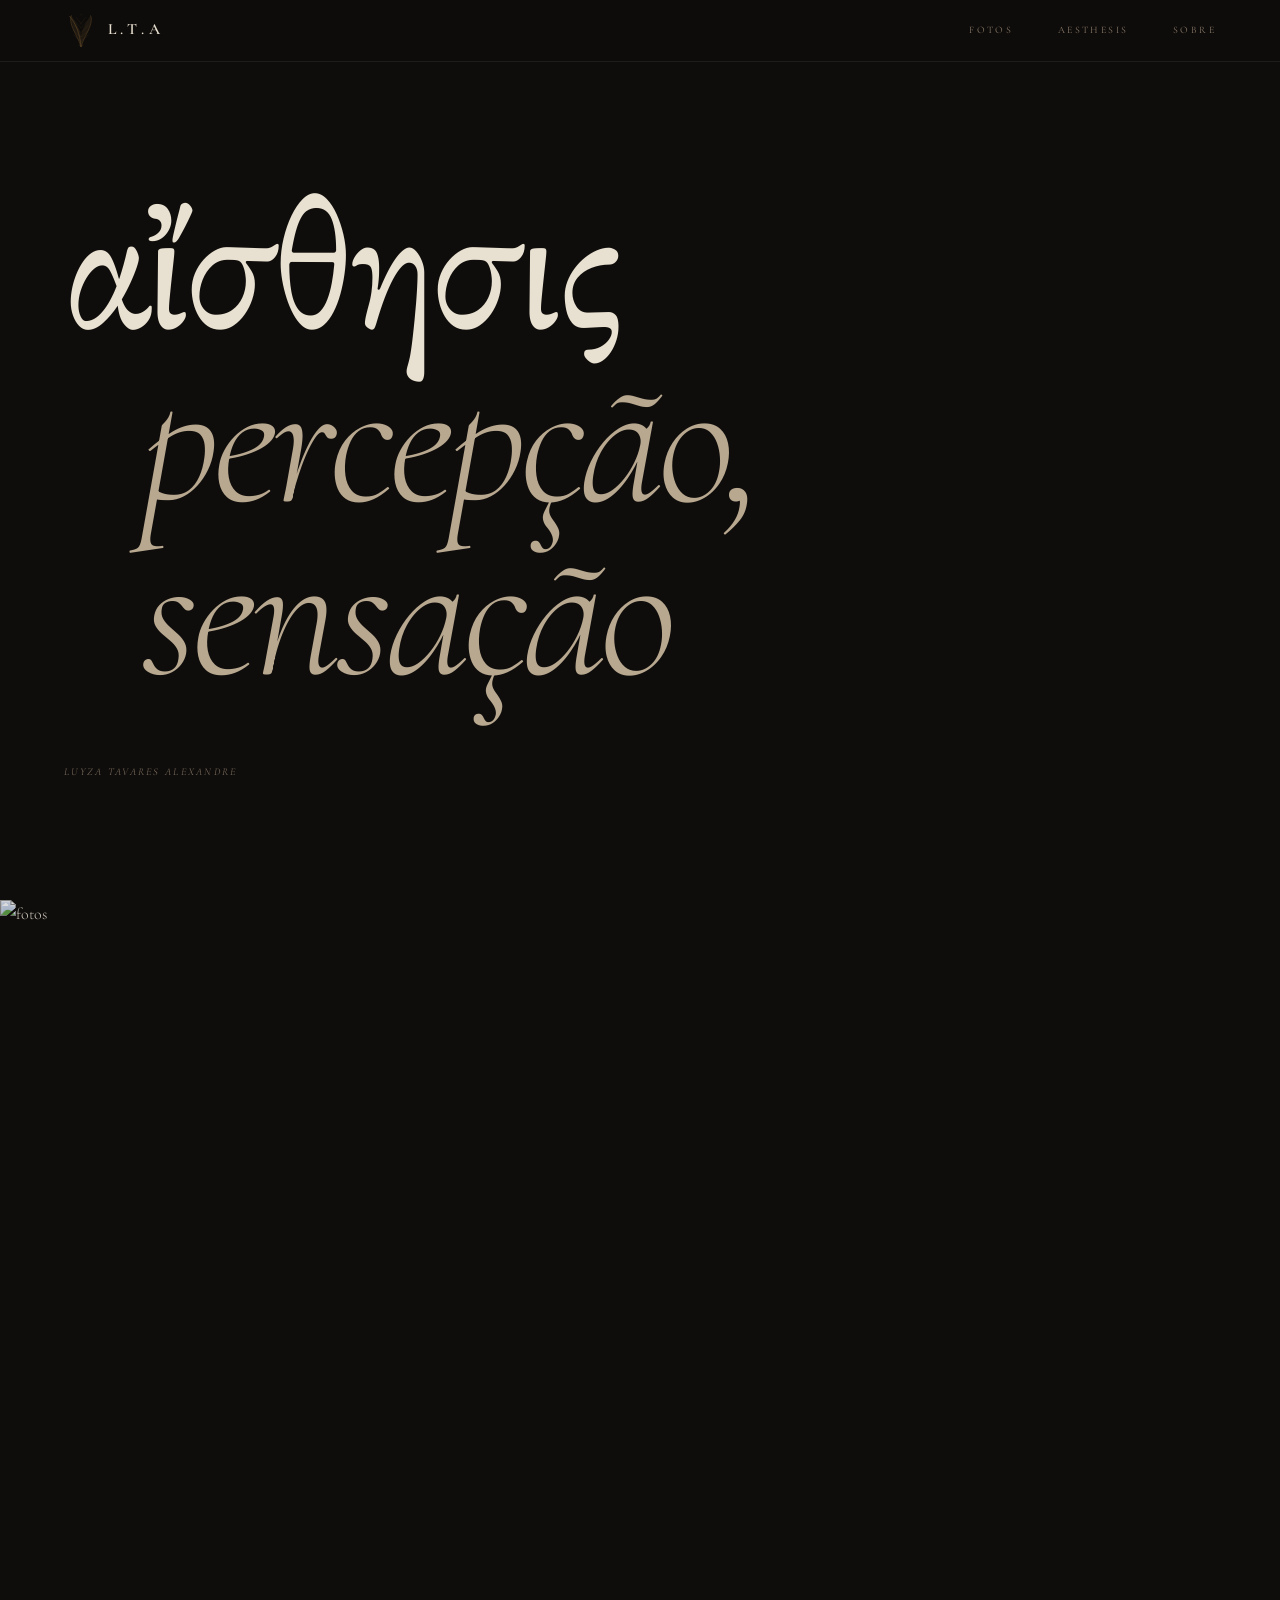
==== commit e71b8824: "Minimalist homepage: one photo, one poem, no decorative clutter" ====
--- a/index.html
+++ b/index.html
@@ -3,8 +3,8 @@
 <head>
   <meta charset="UTF-8">
   <meta name="viewport" content="width=device-width, initial-scale=1.0">
-  <meta name="description" content="Luyza Tavares Alexandre — Fotografia e Poesia">
-  <title>Luyza T.A — Fotografia</title>
+  <meta name="description" content="Luyza Tavares Alexandre — αἴσθησις">
+  <title>Luyza T.A</title>
   <link rel="preconnect" href="https://fonts.googleapis.com">
   <link rel="preconnect" href="https://fonts.gstatic.com" crossorigin>
   <link href="https://fonts.googleapis.com/css2?family=Cormorant+Garamond:ital,wght@0,300;0,400;0,600;1,300;1,400;1,600&family=EB+Garamond:ital,wght@0,400;0,500;1,400;1,500&family=Dancing+Script:wght@400;600;700&display=swap" rel="stylesheet">
@@ -15,29 +15,22 @@
   <nav id="nav">
     <a href="index.html" class="nav-brand">
       <svg class="nav-feather" viewBox="0 0 100 120" fill="none" xmlns="http://www.w3.org/2000/svg" aria-hidden="true">
-        <!-- quill barrel / rachis -->
         <path d="M50 115 C48 95 44 72 36 52 C28 32 18 18 10 8" stroke="currentColor" stroke-width="1.8" stroke-linecap="round" fill="none"/>
-        <!-- main vane right -->
         <path d="M50 115 C58 90 72 68 80 48 C88 28 88 12 84 6 C78 14 68 30 58 50 C50 68 46 90 50 115Z" fill="currentColor" opacity="0.18"/>
         <path d="M50 115 C58 90 72 68 80 48 C88 28 88 12 84 6" stroke="currentColor" stroke-width="1.4" stroke-linecap="round" fill="none"/>
-        <!-- main vane left -->
         <path d="M50 115 C42 90 28 68 20 48 C12 28 12 12 16 6 C22 14 32 30 42 50 C50 68 54 90 50 115Z" fill="currentColor" opacity="0.18"/>
         <path d="M50 115 C42 90 28 68 20 48 C12 28 12 12 16 6" stroke="currentColor" stroke-width="1.4" stroke-linecap="round" fill="none"/>
-        <!-- tip -->
         <path d="M50 6 C52 2 54 0 54 0 C52 4 50 6 50 6 C50 6 48 4 46 0 C46 0 48 2 50 6Z" fill="currentColor"/>
-        <!-- barbs right -->
         <path d="M52 95 C60 88 68 82 76 74" stroke="currentColor" stroke-width="0.8" stroke-linecap="round" opacity="0.55" fill="none"/>
         <path d="M51 80 C60 72 70 65 78 57" stroke="currentColor" stroke-width="0.8" stroke-linecap="round" opacity="0.55" fill="none"/>
         <path d="M50 65 C59 56 68 48 76 40" stroke="currentColor" stroke-width="0.8" stroke-linecap="round" opacity="0.55" fill="none"/>
         <path d="M49 50 C57 41 65 33 72 25" stroke="currentColor" stroke-width="0.8" stroke-linecap="round" opacity="0.55" fill="none"/>
         <path d="M48 36 C54 28 60 20 66 13" stroke="currentColor" stroke-width="0.8" stroke-linecap="round" opacity="0.55" fill="none"/>
-        <!-- barbs left -->
         <path d="M48 95 C40 88 32 82 24 74" stroke="currentColor" stroke-width="0.8" stroke-linecap="round" opacity="0.55" fill="none"/>
         <path d="M49 80 C40 72 30 65 22 57" stroke="currentColor" stroke-width="0.8" stroke-linecap="round" opacity="0.55" fill="none"/>
         <path d="M50 65 C41 56 32 48 24 40" stroke="currentColor" stroke-width="0.8" stroke-linecap="round" opacity="0.55" fill="none"/>
         <path d="M51 50 C43 41 35 33 28 25" stroke="currentColor" stroke-width="0.8" stroke-linecap="round" opacity="0.55" fill="none"/>
         <path d="M52 36 C46 28 40 20 34 13" stroke="currentColor" stroke-width="0.8" stroke-linecap="round" opacity="0.55" fill="none"/>
-        <!-- nib / cut quill point -->
         <path d="M50 115 C47 110 44 108 42 112" stroke="currentColor" stroke-width="1.2" stroke-linecap="round" fill="none" opacity="0.6"/>
         <path d="M50 115 C53 110 56 108 58 112" stroke="currentColor" stroke-width="1.2" stroke-linecap="round" fill="none" opacity="0.6"/>
       </svg>
@@ -55,104 +48,39 @@
 
   <div class="page">
 
-    <!-- ── HERO ─────────────────────────────────────────── -->
     <section class="hero">
-
       <div class="hero-inner">
-        <div class="hero-meta">
-          <span>2026</span>
-          <span class="hero-meta-dot" aria-hidden="true"></span>
-          <span>αἴσθησις — percepção, sensação</span>
-        </div>
-
         <h1 class="hero-title">
           <span>αἴσθησις</span>
           <span class="indent">percepção, sensação</span>
         </h1>
-
-        <div class="hero-name-block">
-          <div class="hero-line-accent" aria-hidden="true"></div>
-          <p class="hero-name">Luyza Tavares Alexandre</p>
-        </div>
-      </div>
-
-      <div class="hero-scroll" aria-hidden="true">
-        <span>scroll</span>
-        <div class="scroll-line"></div>
+        <p class="hero-name">Luyza Tavares Alexandre</p>
       </div>
     </section>
 
-    <!-- ── FOTOS PREVIEW ─────────────────────────────────── -->
-    <section class="preview-section">
-      <div class="section-label reveal">
-        <span class="num">01</span>
-        <span class="name">fotos</span>
+    <a href="fotos.html" class="index-photo reveal">
+      <img src="https://static.wixstatic.com/media/ee79c7_92bd529556c34871986477e1e66cbcc5.jpg" alt="fotos" loading="lazy">
+    </a>
+
+    <section class="index-poem reveal">
+      <h2 class="poem-title"><em>Dissolve</em></h2>
+      <div class="poem-body">
+        <p>existe algo entre</p>
+        <p>o que se vê</p>
+        <p>e o que permanece —</p>
+        <p>&nbsp;</p>
+        <p>esse espaço</p>
+        <p>é onde eu habito.</p>
       </div>
-
-      <div class="preview-grid reveal reveal-delay-1">
-        <div class="preview-photo large">
-          <img src="https://static.wixstatic.com/media/ee79c7_92bd529556c34871986477e1e66cbcc5.jpg" alt="Fotografia 01" loading="lazy">
-          <div class="photo-info">
-            <span class="photo-num">01</span>
-            <span class="photo-title">Silêncio</span>
-          </div>
-        </div>
-        <div class="preview-photo">
-          <img src="https://static.wixstatic.com/media/ee79c7_fed8143fc1544e8e8aa76019284f6bfa.jpg" alt="Fotografia 02" loading="lazy">
-          <div class="photo-info">
-            <span class="photo-num">02</span>
-            <span class="photo-title">Névoa</span>
-          </div>
-        </div>
-        <div class="preview-photo">
-          <img src="https://static.wixstatic.com/media/ee79c7_c7f28656a2ab46689e42f4a953cc3e56~mv2.png" alt="Fotografia 03" loading="lazy">
-          <div class="photo-info">
-            <span class="photo-num">03</span>
-            <span class="photo-title">Limiar</span>
-          </div>
-        </div>
-      </div>
-
-      <a href="fotos.html" class="section-cta reveal reveal-delay-2">
-        ver todas as fotos &rarr;
-      </a>
+      <a href="aesthesis.html" class="section-cta">aesthesis →</a>
     </section>
 
-    <!-- ── AESTHESIS PREVIEW ─────────────────────────────── -->
-    <section class="aesthesis-section">
-      <div class="section-label reveal">
-        <span class="num">02</span>
-        <span class="name">aesthesis</span>
-      </div>
-
-      <div class="poem-preview reveal reveal-delay-1">
-        <p class="poem-num">I</p>
-        <h2 class="poem-title">Dissolve</h2>
-        <div class="poem-body">
-          <p>existe algo entre</p>
-          <p>o que se vê</p>
-          <p>e o que permanece —</p>
-          <p>&nbsp;</p>
-          <p>esse espaço</p>
-          <p>é onde eu habito.</p>
-        </div>
-      </div>
-
-      <a href="aesthesis.html" class="section-cta reveal reveal-delay-2">
-        ler os poemas &rarr;
-      </a>
-    </section>
-
-    <!-- ── FOOTER ─────────────────────────────────────────── -->
     <footer>
       <span class="footer-name">Luyza T.A</span>
-      <span class="footer-copy">
-        &copy; Todos os direitos reservados.<br>
-        Luyza Tavares Alexandre
-      </span>
+      <span class="footer-copy">&copy; Luyza Tavares Alexandre</span>
     </footer>
 
-  </div><!-- .page -->
+  </div>
 
   <script src="js/main.js"></script>
 </body>
--- a/css/style.css
+++ b/css/style.css
@@ -239,113 +239,56 @@
   color: var(--text-2);
 }
 
-.hero-name-block {
-  display: flex;
-  align-items: center;
-  gap: 2rem;
-}
-.hero-line-accent {
-  width: 40px; height: 1px;
-  background: var(--accent);
-  opacity: 0.4;
-  flex-shrink: 0;
-}
 .hero-name {
+  margin-top: 3rem;
   font-size: 0.65rem;
-  letter-spacing: 0.3em;
-  text-transform: uppercase;
-  color: var(--text-3);
-  font-style: italic;
-}
-
-.hero-scroll {
-  position: absolute;
-  bottom: 2.8rem; left: var(--pad-x);
-  display: flex;
-  flex-direction: column;
-  align-items: center;
-  gap: 0.8rem;
-  font-size: 0.52rem;
-  letter-spacing: 0.26em;
-  text-transform: uppercase;
-  color: var(--text-3);
-}
-.scroll-line {
-  width: 1px; height: 44px;
-  background: linear-gradient(to bottom, var(--accent), transparent);
-  opacity: 0.5;
-}
-
-/* ================================================================
-   PHOTO PREVIEW — Index
-   ================================================================ */
-.preview-section {
-  padding: 7rem var(--pad-x);
-  border-top: 1px solid var(--line);
-}
-
-.preview-grid {
-  display: grid;
-  grid-template-columns: 2fr 1fr;
-  gap: 3px;
-}
-
-.preview-photo {
+  letter-spacing: 0.22em;
+  text-transform: uppercase;
+  color: var(--text-3);
+  font-style: italic;
+}
+
+/* ================================================================
+   INDEX — single photo + poem
+   ================================================================ */
+.index-photo {
+  display: block;
+  width: 100%;
+  aspect-ratio: 16 / 9;
+  overflow: hidden;
   position: relative;
-  overflow: hidden;
-  cursor: pointer;
-  aspect-ratio: 3 / 2;
-  background: var(--bg-card);
-}
-.preview-photo.large {
-  grid-row: span 2;
-  aspect-ratio: auto;
-}
-
-.preview-photo > img {
-  position: absolute; inset: 0;
+}
+.index-photo img {
   width: 100%; height: 100%;
   object-fit: cover;
+  filter: brightness(0.84) contrast(1.05) saturate(0.75);
   transition: transform 0.9s var(--ease-slow), filter 0.9s var(--ease);
-  filter: brightness(0.85) contrast(1.05) saturate(0.75);
-}
-.preview-photo:hover > img {
-  transform: scale(1.04);
-  filter: brightness(0.92) contrast(1.08) saturate(0.8);
-}
-
-.photo-info {
-  position: absolute;
-  bottom: 0; left: 0; right: 0;
-  padding: 2rem 1.5rem;
-  background: linear-gradient(to top, rgba(10,8,6,0.88) 0%, transparent 100%);
-  display: flex;
-  align-items: flex-end;
-  justify-content: space-between;
-  opacity: 0;
-  transition: opacity 0.4s var(--ease);
-  z-index: 2;
-}
-.preview-photo:hover .photo-info { opacity: 1; }
-.photo-num   { font-size: 0.52rem; letter-spacing: 0.18em; color: var(--text-3); }
-.photo-title { font-family: var(--font-serif); font-size: 1.1rem; font-style: italic; color: var(--text); }
-
-/* ================================================================
-   AESTHESIS PREVIEW — Index
-   ================================================================ */
-.aesthesis-section {
-  padding: 7rem var(--pad-x);
-  display: grid;
-  grid-template-columns: 1fr 1fr;
-  gap: 5rem;
-  align-items: start;
-  border-top: 1px solid var(--line);
-}
-
-.aesthesis-section .section-label { margin-bottom: 0; }
-.aesthesis-section > *:first-child { grid-column: 1; align-self: start; }
-.aesthesis-section .poem-preview   { grid-column: 2; }
-.aesthesis-section .section-cta    { grid-column: 2; }
+}
+.index-photo:hover img {
+  transform: scale(1.03);
+  filter: brightness(0.9) contrast(1.06) saturate(0.8);
+}
+
+.index-poem {
+  padding: 8rem var(--pad-x);
+  max-width: 600px;
+}
+.index-poem .poem-title {
+  font-family: var(--font-serif);
+  font-size: clamp(2rem, 4vw, 3rem);
+  font-weight: 300;
+  line-height: 1.1;
+  margin-bottom: 2.5rem;
+  color: var(--text);
+}
+.index-poem .poem-body {
+  font-family: var(--font-script);
+  font-size: 1.2rem;
+  line-height: 1.9;
+  color: var(--text-2);
+  margin-bottom: 3rem;
+}
+.index-poem .section-cta { margin-top: 0; }
 
 /* ================================================================
    FOTOS PAGE
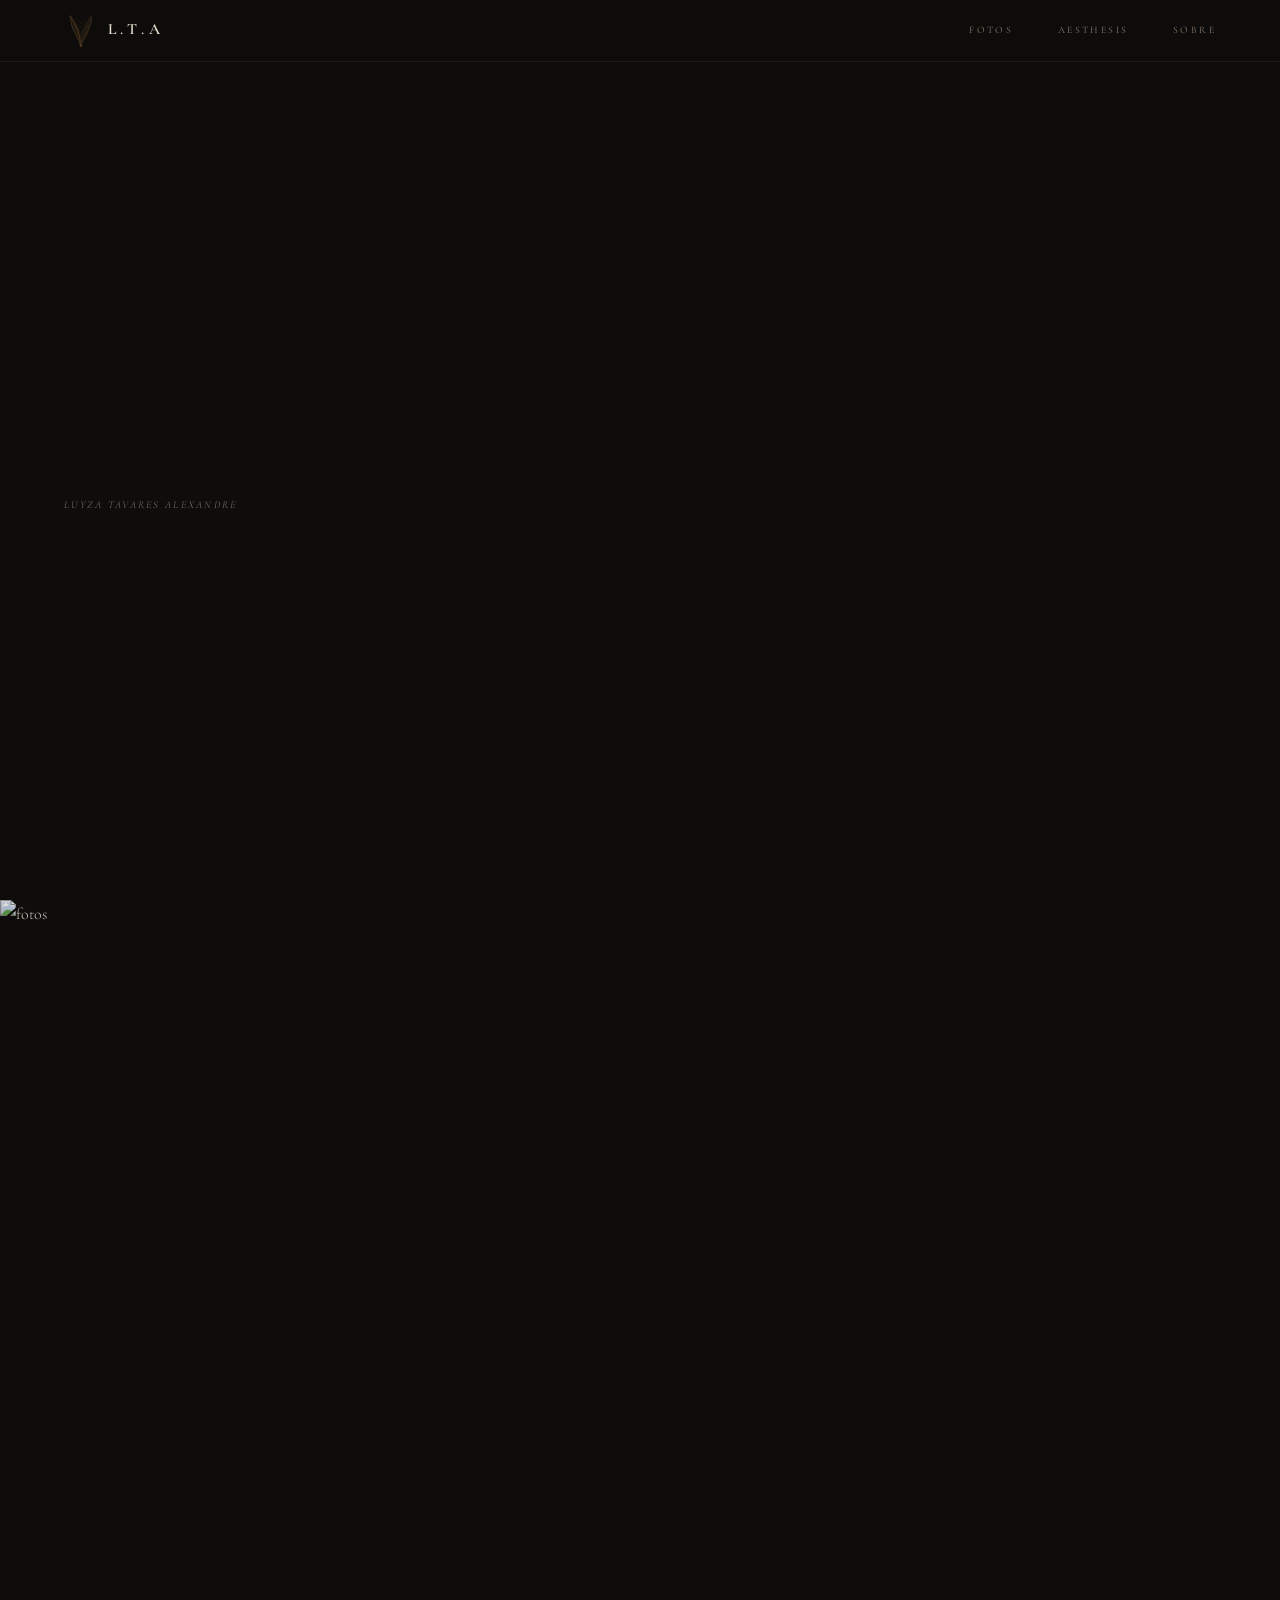
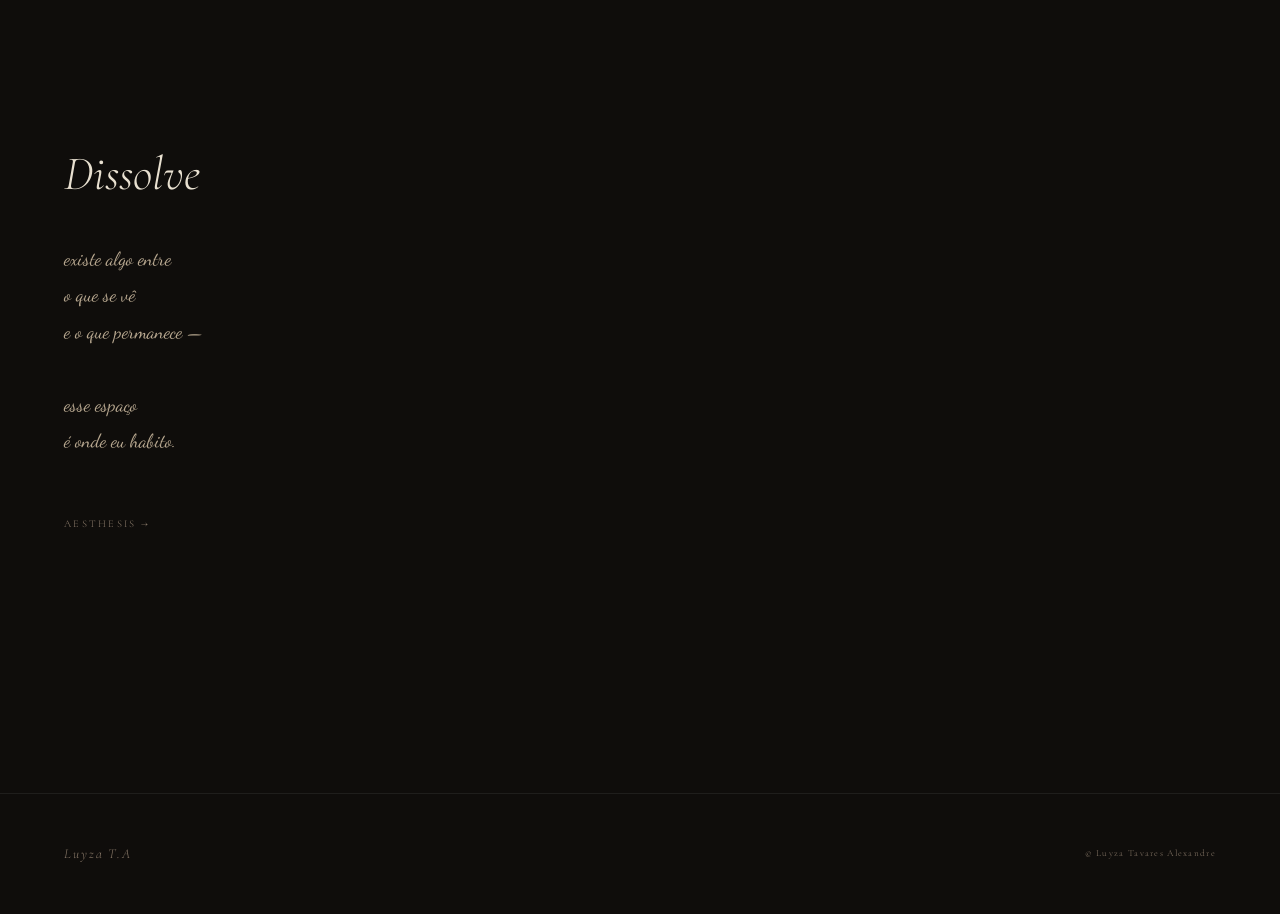
==== commit ecb6f63e: "Remove hero title from index page" ====
--- a/index.html
+++ b/index.html
@@ -50,10 +50,6 @@
 
     <section class="hero">
       <div class="hero-inner">
-        <h1 class="hero-title">
-          <span>αἴσθησις</span>
-          <span class="indent">percepção, sensação</span>
-        </h1>
         <p class="hero-name">Luyza Tavares Alexandre</p>
       </div>
     </section>
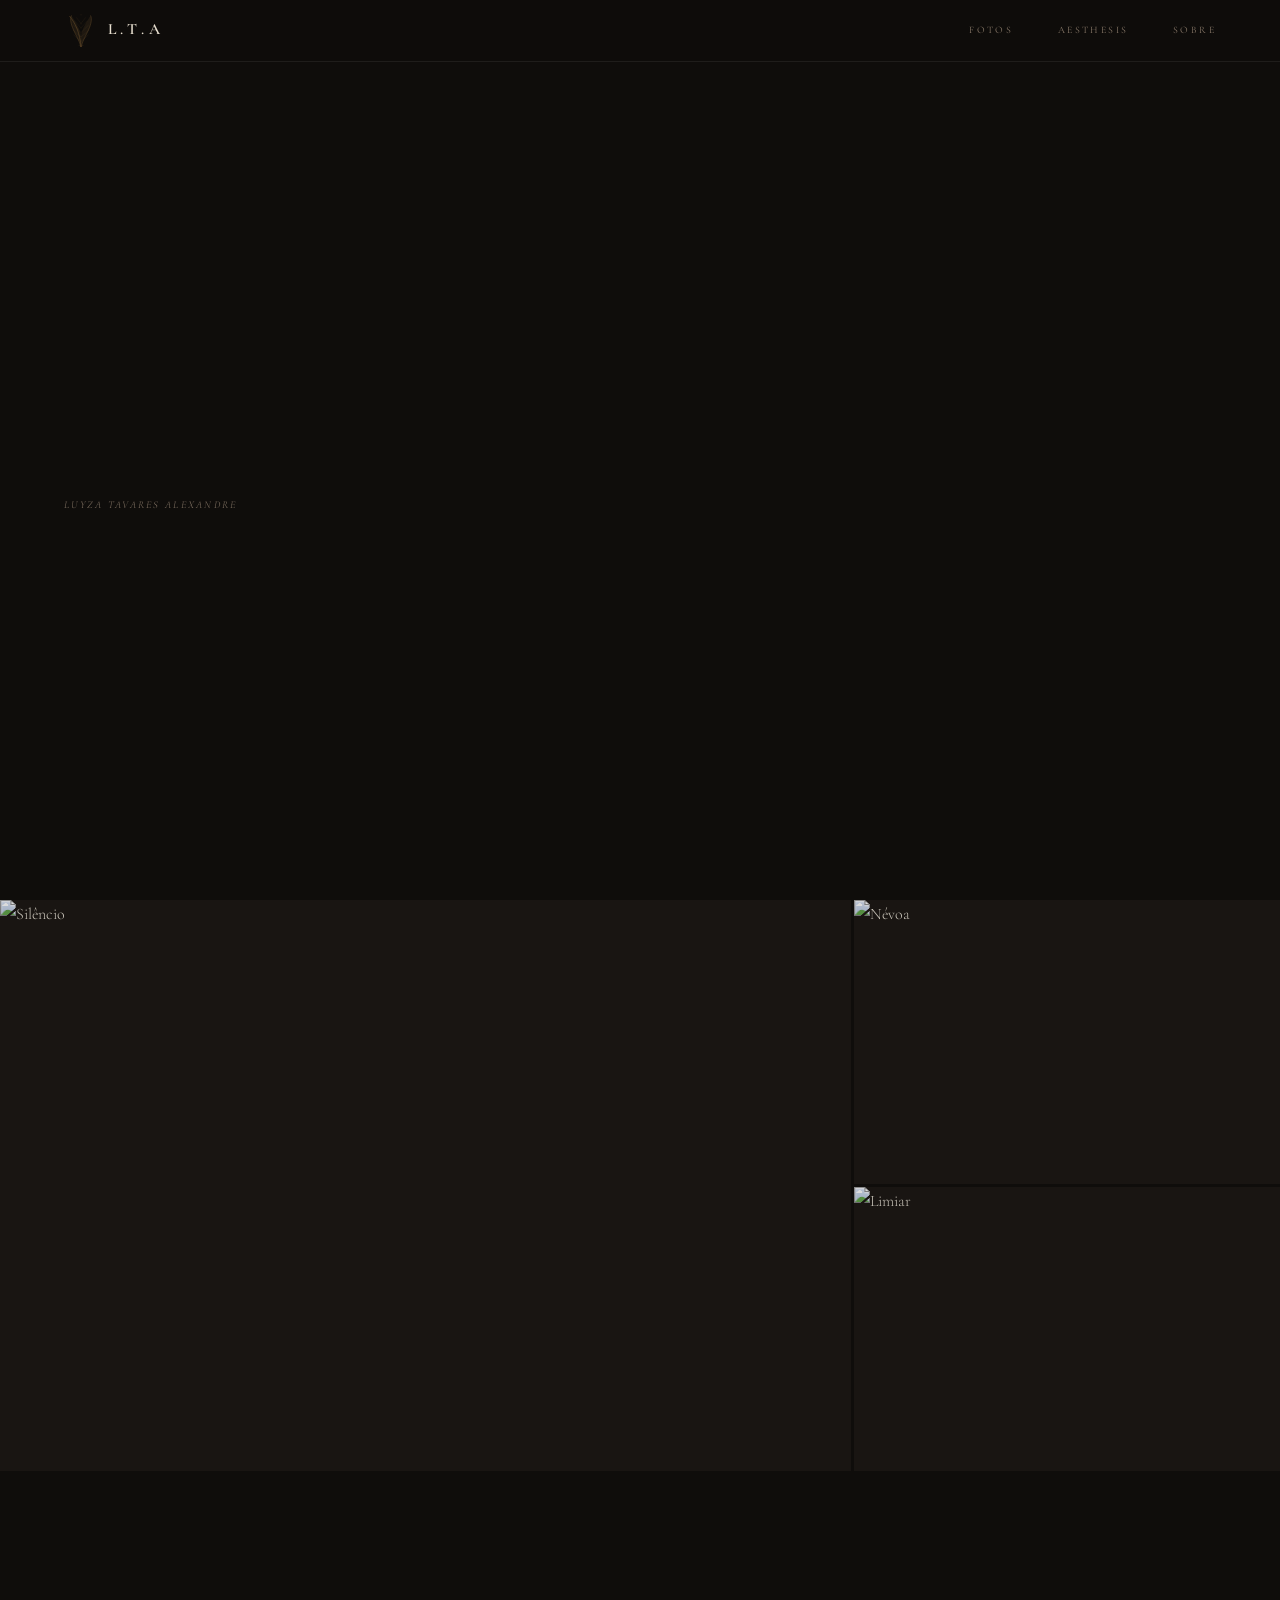
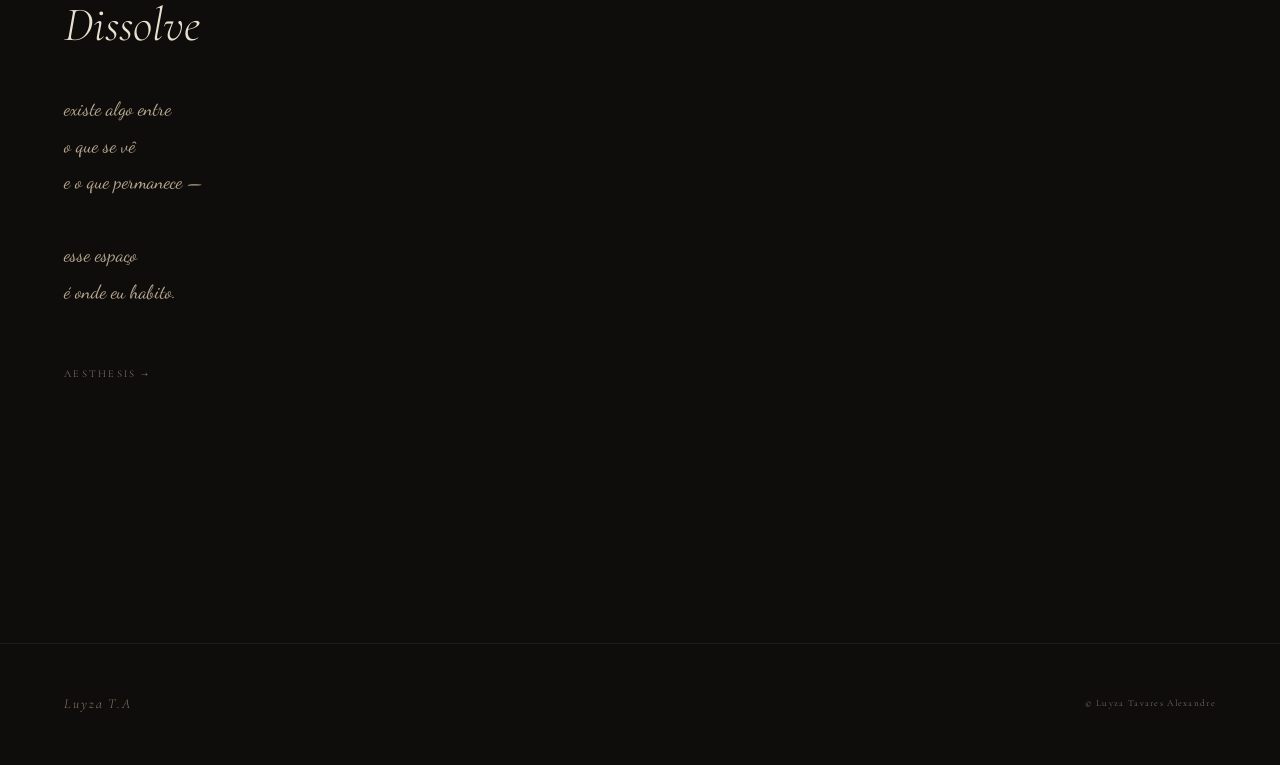
==== commit a08871dd: "Restore 3-photo grid on index page" ====
--- a/index.html
+++ b/index.html
@@ -54,8 +54,16 @@
       </div>
     </section>
 
-    <a href="fotos.html" class="index-photo reveal">
-      <img src="https://static.wixstatic.com/media/ee79c7_92bd529556c34871986477e1e66cbcc5.jpg" alt="fotos" loading="lazy">
+    <a href="fotos.html" class="index-grid reveal">
+      <div class="index-photo large">
+        <img src="https://static.wixstatic.com/media/ee79c7_92bd529556c34871986477e1e66cbcc5.jpg" alt="Silêncio" loading="lazy">
+      </div>
+      <div class="index-photo">
+        <img src="https://static.wixstatic.com/media/ee79c7_fed8143fc1544e8e8aa76019284f6bfa.jpg" alt="Névoa" loading="lazy">
+      </div>
+      <div class="index-photo">
+        <img src="https://static.wixstatic.com/media/ee79c7_c7f28656a2ab46689e42f4a953cc3e56~mv2.png" alt="Limiar" loading="lazy">
+      </div>
     </a>
 
     <section class="index-poem reveal">
--- a/css/style.css
+++ b/css/style.css
@@ -249,22 +249,32 @@
 }
 
 /* ================================================================
-   INDEX — single photo + poem
-   ================================================================ */
+   INDEX — photo grid + poem
+   ================================================================ */
+.index-grid {
+  display: grid;
+  grid-template-columns: 2fr 1fr;
+  gap: 3px;
+  cursor: pointer;
+}
 .index-photo {
-  display: block;
-  width: 100%;
-  aspect-ratio: 16 / 9;
+  position: relative;
   overflow: hidden;
-  position: relative;
+  aspect-ratio: 3 / 2;
+  background: var(--bg-card);
+}
+.index-photo.large {
+  grid-row: span 2;
+  aspect-ratio: auto;
 }
 .index-photo img {
+  position: absolute; inset: 0;
   width: 100%; height: 100%;
   object-fit: cover;
   filter: brightness(0.84) contrast(1.05) saturate(0.75);
   transition: transform 0.9s var(--ease-slow), filter 0.9s var(--ease);
 }
-.index-photo:hover img {
+.index-grid:hover .index-photo img {
   transform: scale(1.03);
   filter: brightness(0.9) contrast(1.06) saturate(0.8);
 }
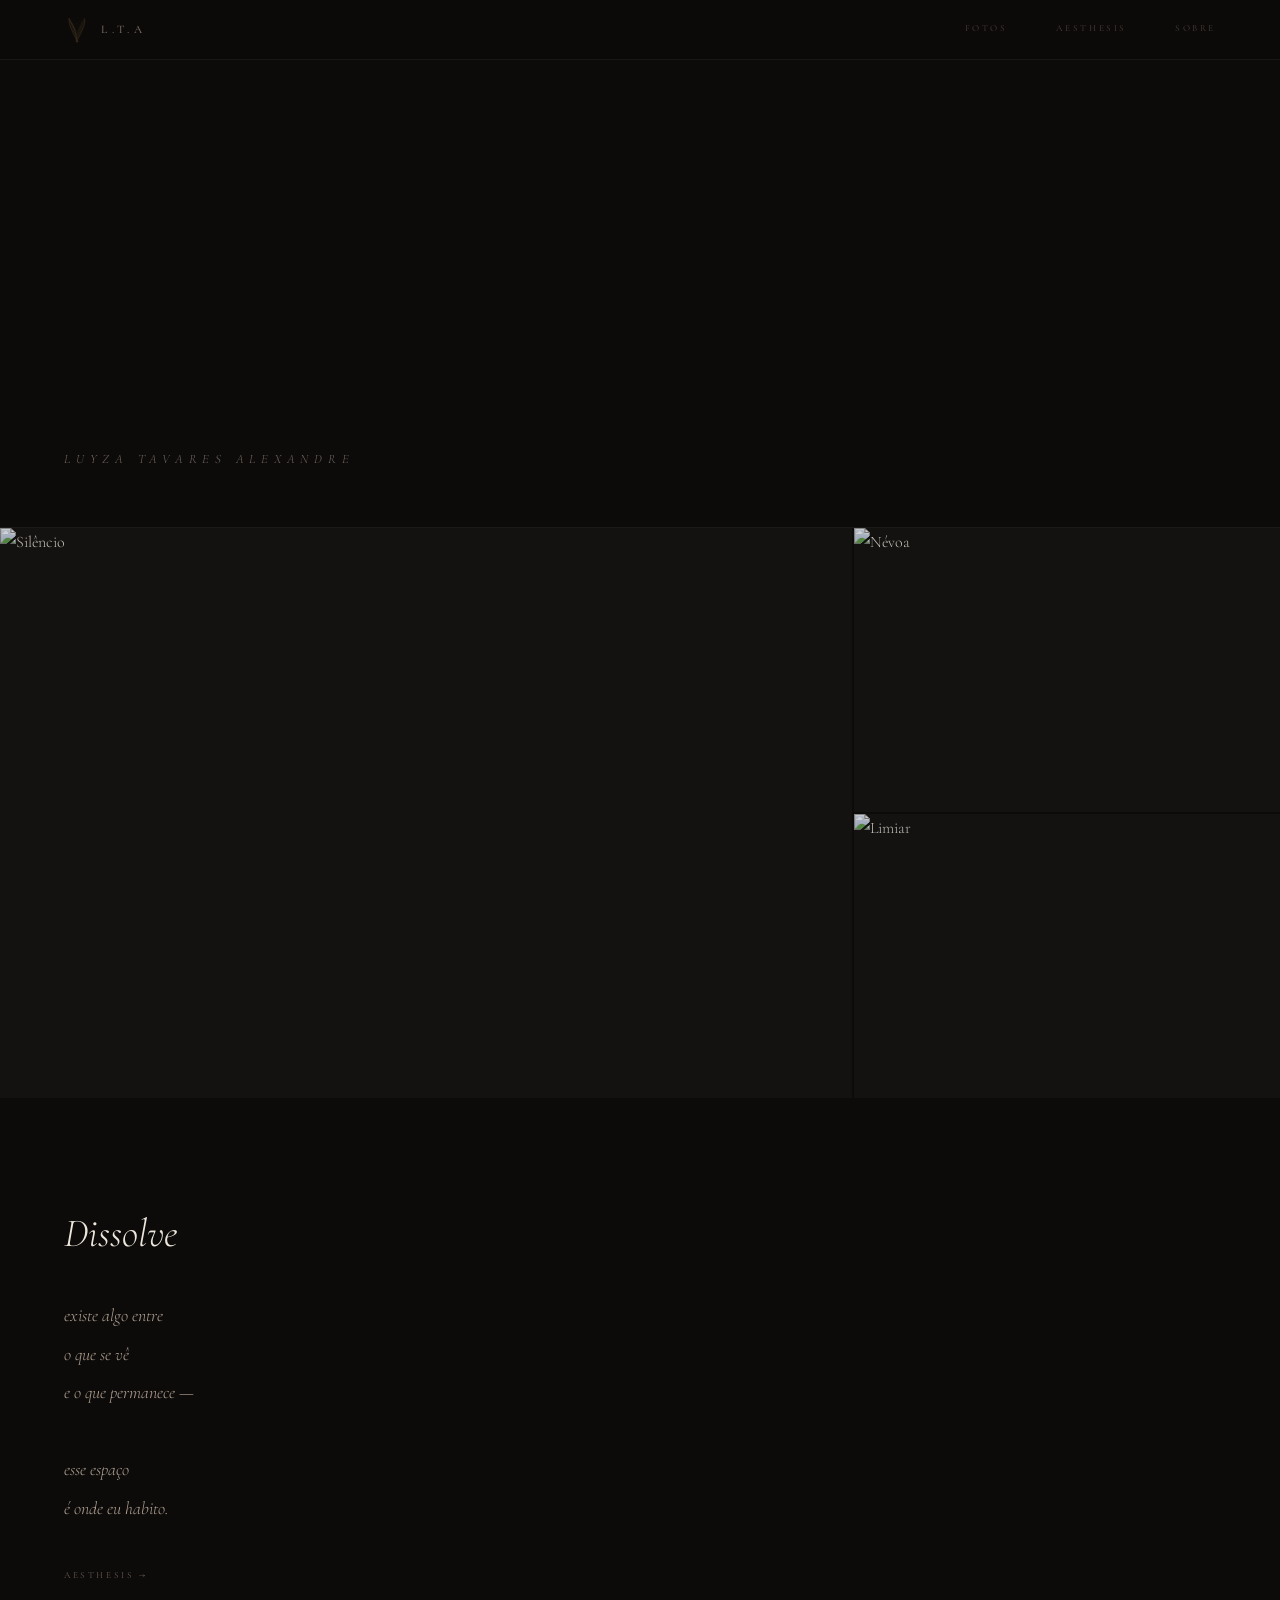
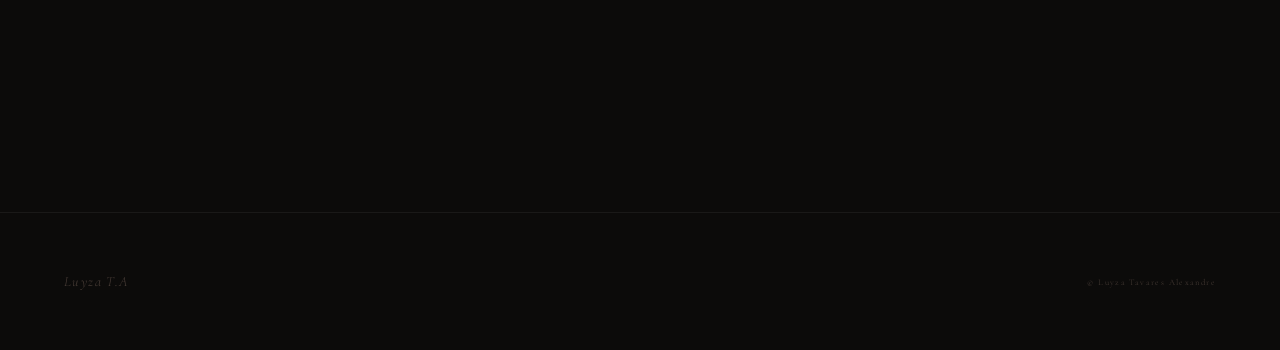
==== commit 9325a9d9: "Redesign: literary open layout, full Cormorant Garamond, poem content fixes - Replace Dancing Script" ====
--- a/index.html
+++ b/index.html
@@ -1,4 +1,4 @@
-<!DOCTYPE html>
+﻿<!DOCTYPE html>
 <html lang="pt">
 <head>
   <meta charset="UTF-8">
@@ -7,7 +7,7 @@
   <title>Luyza T.A</title>
   <link rel="preconnect" href="https://fonts.googleapis.com">
   <link rel="preconnect" href="https://fonts.gstatic.com" crossorigin>
-  <link href="https://fonts.googleapis.com/css2?family=Cormorant+Garamond:ital,wght@0,300;0,400;0,600;1,300;1,400;1,600&family=EB+Garamond:ital,wght@0,400;0,500;1,400;1,500&family=Dancing+Script:wght@400;600;700&display=swap" rel="stylesheet">
+  <link href="https://fonts.googleapis.com/css2?family=Cormorant+Garamond:ital,wght@0,300;0,400;0,600;1,300;1,400;1,600&family=EB+Garamond:ital,wght@0,400;0,500;1,400;1,500&display=swap" rel="stylesheet">
   <link rel="stylesheet" href="css/style.css">
 </head>
 <body>
@@ -89,3 +89,4 @@
   <script src="js/main.js"></script>
 </body>
 </html>
+
--- a/css/style.css
+++ b/css/style.css
@@ -1,29 +1,30 @@
 /* ============================================================
    LUYZA T.A — AESTHESIS
-   Dark minimalist — clean type, no atmosphere
+   Literary dark minimalist — Cormorant Garamond, open layout
    ============================================================ */
 
 /* ── Design Tokens ─────────────────────────────────────────── */
 :root {
-  --bg:      #0f0d0b;
-  --bg-2:    #141210;
-  --bg-card: #191512;
-
-  --line:    rgba(255, 255, 255, 0.07);
+  --bg:      #0c0b0a;
+  --bg-2:    #111009;
+  --bg-card: #141210;
+
+  --line:    rgba(255, 255, 255, 0.06);
   --line-2:  rgba(255, 255, 255, 0.12);
 
-  --text:    #e8e0d0;
-  --text-2:  #b8a890;
-  --text-3:  #8a7a6a;
-
-  --accent:     #a07840;
-  --accent-hot: #c09050;
-
-  --font-serif:  'Cormorant Garamond', 'EB Garamond', Georgia, serif;
-  --font-script: 'Dancing Script', cursive;
-
-  --nav-h: 62px;
-  --pad-x: clamp(1.5rem, 5vw, 4rem);
+  --text:    #ede7db;
+  --text-2:  #b0a090;
+  --text-3:  #756860;
+  --text-4:  #4a3e38;
+
+  --accent:     #9b7240;
+  --accent-hot: #c09455;
+
+  --font-serif: 'Cormorant Garamond', 'EB Garamond', Georgia, serif;
+
+  --nav-h:  60px;
+  --pad-x:  clamp(1.5rem, 5vw, 4rem);
+  --col-w:  660px;
 
   --ease:      cubic-bezier(0.25, 0.1, 0.25, 1);
   --ease-slow: cubic-bezier(0.16, 1, 0.3, 1);
@@ -42,7 +43,7 @@
   -webkit-font-smoothing: antialiased;
   -moz-osx-font-smoothing: grayscale;
   overflow-x: hidden;
-  min-height: 100vh;
+  min-height: 100dvh;
 }
 
 a      { color: inherit; text-decoration: none; }
@@ -61,57 +62,58 @@
   justify-content: space-between;
   padding: 0 var(--pad-x);
   border-bottom: 1px solid var(--line);
-  background: rgba(15, 13, 11, 0.95);
-  backdrop-filter: blur(16px);
-  -webkit-backdrop-filter: blur(16px);
+  background: rgba(12, 11, 10, 0.96);
+  backdrop-filter: blur(20px);
+  -webkit-backdrop-filter: blur(20px);
 }
 
 .nav-brand {
   font-family: var(--font-serif);
-  font-size: 0.98rem;
-  font-weight: 600;
-  letter-spacing: 0.3em;
-  color: var(--text);
+  font-size: 0.72rem;
+  font-weight: 500;
+  letter-spacing: 0.38em;
+  color: var(--text-3);
   display: flex;
   align-items: center;
-  gap: 0.6rem;
+  gap: 0.7rem;
   transition: color 0.3s var(--ease);
 }
-.nav-brand:hover { color: var(--accent-hot); }
+.nav-brand:hover { color: var(--text-2); }
 
 .nav-feather {
-  width: 34px; height: 34px;
+  width: 26px; height: 26px;
   flex-shrink: 0;
   color: var(--accent);
-  opacity: 0.65;
+  opacity: 0.55;
   transition: opacity 0.3s, color 0.3s;
 }
-.nav-brand:hover .nav-feather { opacity: 0.9; }
+.nav-brand:hover .nav-feather { opacity: 0.8; color: var(--accent-hot); }
 
 .nav-links {
   display: flex;
-  gap: 2.8rem;
+  gap: 3rem;
   align-items: center;
 }
 .nav-links a {
-  font-size: 0.62rem;
+  font-size: 0.58rem;
   font-weight: 400;
-  letter-spacing: 0.24em;
-  text-transform: uppercase;
-  color: var(--text-3);
+  letter-spacing: 0.28em;
+  text-transform: uppercase;
+  color: var(--text-4);
   transition: color 0.3s var(--ease);
   position: relative;
+  padding-bottom: 2px;
 }
 .nav-links a::after {
   content: '';
   position: absolute;
-  bottom: -3px; left: 0; right: 100%;
+  bottom: -2px; left: 0; right: 100%;
   height: 1px;
   background: var(--accent);
-  transition: right 0.35s var(--ease-slow);
-}
-.nav-links a:hover      { color: var(--text-2); }
-.nav-links a.active     { color: var(--text); }
+  transition: right 0.4s var(--ease-slow);
+}
+.nav-links a:hover       { color: var(--text-3); }
+.nav-links a.active      { color: var(--text-2); }
 .nav-links a:hover::after,
 .nav-links a.active::after { right: 0; }
 
@@ -119,142 +121,95 @@
   display: none;
   flex-direction: column;
   gap: 5px;
-  padding: 4px;
+  padding: 6px;
+  min-width: 44px; min-height: 44px;
+  align-items: center; justify-content: center;
 }
 .nav-toggle span {
   display: block;
-  width: 22px; height: 1px;
+  width: 20px; height: 1px;
   background: var(--text-3);
   transition: all 0.3s var(--ease);
 }
 .nav-toggle.open span:first-child { transform: rotate(45deg) translate(4px, 4px); }
-.nav-toggle.open span:last-child  { transform: rotate(-45deg) translate(4px,-4px); }
+.nav-toggle.open span:last-child  { transform: rotate(-45deg) translate(4px, -4px); }
 
 /* ── Page wrapper ───────────────────────────────────────────── */
 .page {
   padding-top: var(--nav-h);
-  min-height: 100vh;
-}
-.page-enter { animation: page-in 0.9s var(--ease-slow) both; }
+  min-height: 100dvh;
+}
+.page-enter { animation: page-in 0.8s var(--ease-slow) both; }
 @keyframes page-in {
-  from { opacity: 0; transform: translateY(10px); }
+  from { opacity: 0; transform: translateY(8px); }
   to   { opacity: 1; transform: translateY(0); }
 }
 
-/* ── Section label ──────────────────────────────────────────── */
-.section-label {
-  display: flex;
-  align-items: baseline;
-  gap: 1.2rem;
-  margin-bottom: 3.5rem;
-}
-.section-label .num  { font-size: 0.58rem; letter-spacing: 0.18em; color: var(--text-3); }
-.section-label .name { font-size: 0.58rem; letter-spacing: 0.25em; text-transform: uppercase; color: var(--text-3); }
+/* ── Footer ─────────────────────────────────────────────────── */
+footer {
+  padding: 3.5rem var(--pad-x);
+  display: flex;
+  align-items: center;
+  justify-content: space-between;
+  margin-top: 8rem;
+  border-top: 1px solid var(--line);
+}
+.footer-name {
+  font-family: var(--font-serif);
+  font-size: 0.88rem;
+  font-style: italic;
+  letter-spacing: 0.1em;
+  color: var(--text-4);
+}
+.footer-copy {
+  font-size: 0.54rem;
+  letter-spacing: 0.16em;
+  color: var(--text-4);
+  text-align: right;
+  line-height: 2.1;
+}
 
 /* ── Section CTA ────────────────────────────────────────────── */
 .section-cta {
   display: inline-flex;
   align-items: center;
-  gap: 0.8rem;
-  font-size: 0.65rem;
-  letter-spacing: 0.22em;
-  text-transform: uppercase;
-  color: var(--text-3);
-  margin-top: 3.5rem;
+  gap: 0.6rem;
+  font-size: 0.58rem;
+  letter-spacing: 0.28em;
+  text-transform: uppercase;
+  color: var(--text-3);
+  margin-top: 3rem;
   transition: color 0.3s var(--ease);
 }
 .section-cta:hover { color: var(--accent-hot); }
 
-/* ── Footer ─────────────────────────────────────────────────── */
-footer {
-  padding: 3rem var(--pad-x);
-  display: flex;
-  align-items: center;
-  justify-content: space-between;
-  margin-top: 8rem;
-  border-top: 1px solid var(--line);
-}
-.footer-name {
-  font-family: var(--font-serif);
-  font-size: 0.85rem;
-  font-style: italic;
-  letter-spacing: 0.14em;
-  color: var(--text-3);
-}
-.footer-copy {
-  font-size: 0.58rem;
-  letter-spacing: 0.14em;
-  color: var(--text-3);
-  text-align: right;
-  line-height: 1.9;
-}
-
-/* ================================================================
-   HERO
+/* ================================================================
+   INDEX PAGE
    ================================================================ */
 .hero {
-  position: relative;
-  min-height: calc(100vh - var(--nav-h));
-  display: flex;
-  flex-direction: column;
-  justify-content: center;
-  padding: 0 var(--pad-x);
-  overflow: hidden;
-}
-
-.hero-inner { max-width: 1020px; }
-
-.hero-meta {
-  display: flex;
-  align-items: center;
-  gap: 0.85rem;
-  margin-bottom: 4rem;
-  font-size: 0.6rem;
-  letter-spacing: 0.28em;
-  color: var(--text-3);
-  text-transform: uppercase;
-}
-.hero-meta-dot {
-  width: 3px; height: 3px;
-  border-radius: 50%;
-  background: var(--accent);
-  opacity: 0.5;
-  flex-shrink: 0;
-}
-
-.hero-title {
-  display: flex;
-  flex-direction: column;
-  line-height: 0.9;
-  font-family: var(--font-serif);
-  font-weight: 300;
-  font-size: clamp(5.5rem, 15vw, 13rem);
-  color: var(--text);
-  letter-spacing: -0.03em;
-  margin-bottom: 4rem;
-}
-.hero-title .indent {
-  padding-left: clamp(2.5rem, 6vw, 6rem);
-  font-style: italic;
-  color: var(--text-2);
-}
+  min-height: 52vh;
+  display: flex;
+  align-items: flex-end;
+  padding: 4rem var(--pad-x) 3.5rem;
+  border-bottom: 1px solid var(--line);
+}
+.hero-inner { width: 100%; }
 
 .hero-name {
-  margin-top: 3rem;
-  font-size: 0.65rem;
-  letter-spacing: 0.22em;
-  text-transform: uppercase;
-  color: var(--text-3);
-  font-style: italic;
-}
-
-/* ================================================================
-   INDEX — photo grid + poem
-   ================================================================ */
+  font-family: var(--font-serif);
+  font-size: clamp(0.65rem, 1.1vw, 0.8rem);
+  font-weight: 300;
+  letter-spacing: 0.45em;
+  text-transform: uppercase;
+  color: var(--text-3);
+  font-style: italic;
+}
+
+/* Index photo grid */
 .index-grid {
   display: grid;
   grid-template-columns: 2fr 1fr;
-  gap: 3px;
+  gap: 2px;
   cursor: pointer;
 }
 .index-photo {
@@ -271,40 +226,42 @@
   position: absolute; inset: 0;
   width: 100%; height: 100%;
   object-fit: cover;
-  filter: brightness(0.84) contrast(1.05) saturate(0.75);
-  transition: transform 0.9s var(--ease-slow), filter 0.9s var(--ease);
+  filter: brightness(0.8) contrast(1.05) saturate(0.68);
+  transition: transform 1.1s var(--ease-slow), filter 0.9s var(--ease);
 }
 .index-grid:hover .index-photo img {
-  transform: scale(1.03);
-  filter: brightness(0.9) contrast(1.06) saturate(0.8);
-}
-
+  transform: scale(1.025);
+  filter: brightness(0.87) contrast(1.06) saturate(0.74);
+}
+
+/* Index poem section */
 .index-poem {
-  padding: 8rem var(--pad-x);
-  max-width: 600px;
+  padding: 7rem var(--pad-x) 6rem;
+  max-width: 560px;
 }
 .index-poem .poem-title {
   font-family: var(--font-serif);
-  font-size: clamp(2rem, 4vw, 3rem);
-  font-weight: 300;
-  line-height: 1.1;
+  font-size: clamp(1.8rem, 3.2vw, 2.5rem);
+  font-weight: 300;
+  font-style: italic;
+  line-height: 1.15;
   margin-bottom: 2.5rem;
   color: var(--text);
 }
 .index-poem .poem-body {
-  font-family: var(--font-script);
-  font-size: 1.2rem;
-  line-height: 1.9;
+  font-family: var(--font-serif);
+  font-style: italic;
+  font-size: 1.12rem;
+  line-height: 2.15;
   color: var(--text-2);
-  margin-bottom: 3rem;
-}
-.index-poem .section-cta { margin-top: 0; }
-
-/* ================================================================
-   FOTOS PAGE
+}
+.index-poem .section-cta { margin-top: 2.5rem; }
+
+/* ================================================================
+   PAGE HEADER (fotos, aesthesis, sobre)
    ================================================================ */
 .page-header {
-  padding: 6rem var(--pad-x) 4rem;
+  padding: 5rem var(--pad-x) 3.5rem;
   border-bottom: 1px solid var(--line);
 }
 .page-header-inner {
@@ -316,27 +273,30 @@
 
 .page-title {
   font-family: var(--font-serif);
-  font-size: clamp(3.5rem, 9vw, 7.5rem);
-  font-weight: 300;
-  line-height: 0.95;
-  letter-spacing: -0.025em;
+  font-size: clamp(3rem, 8vw, 6.5rem);
+  font-weight: 300;
+  line-height: 0.93;
+  letter-spacing: -0.02em;
   color: var(--text);
 }
 .page-title em { font-style: italic; color: var(--text-2); }
+
 .page-subtitle {
-  font-size: 0.6rem;
-  letter-spacing: 0.24em;
-  text-transform: uppercase;
-  color: var(--text-3);
-  padding-bottom: 0.5rem;
-}
-
-/* Photo gallery */
+  font-size: 0.56rem;
+  letter-spacing: 0.28em;
+  text-transform: uppercase;
+  color: var(--text-3);
+  padding-bottom: 0.4rem;
+}
+
+/* ================================================================
+   FOTOS PAGE
+   ================================================================ */
 .photo-gallery {
-  padding: 3px;
+  padding: 2px;
   display: grid;
   grid-template-columns: repeat(3, 1fr);
-  gap: 3px;
+  gap: 2px;
 }
 .photo-item {
   position: relative;
@@ -346,197 +306,175 @@
   aspect-ratio: 3 / 2;
 }
 .photo-item.wide { grid-column: span 2; }
-.photo-item.full { grid-column: span 3; aspect-ratio: 16 / 7; }
+.photo-item.full { grid-column: span 3; aspect-ratio: 21 / 9; }
 
 .photo-item img {
   position: absolute;
   inset: 0; width: 100%; height: 100%;
   object-fit: cover;
-  transition: transform 0.9s var(--ease-slow), filter 0.9s var(--ease);
-  filter: brightness(0.84) contrast(1.06) saturate(0.75);
+  transition: transform 1.1s var(--ease-slow), filter 0.9s var(--ease);
+  filter: brightness(0.8) contrast(1.06) saturate(0.68);
 }
 .photo-item:hover img {
   transform: scale(1.04);
-  filter: brightness(0.92) contrast(1.08) saturate(0.8);
+  filter: brightness(0.88) contrast(1.07) saturate(0.74);
 }
 
 .photo-overlay {
   position: absolute; inset: 0;
-  background: linear-gradient(to top, rgba(10,8,6,0.88) 0%, transparent 55%);
+  background: linear-gradient(to top, rgba(10,8,6,0.7) 0%, transparent 50%);
   display: flex;
   flex-direction: column;
   justify-content: flex-end;
-  padding: 1.75rem;
+  padding: 1.2rem 1.4rem;
   opacity: 0;
-  transition: opacity 0.45s var(--ease);
+  transition: opacity 0.4s var(--ease);
   z-index: 2;
 }
 .photo-item:hover .photo-overlay { opacity: 1; }
-.overlay-num   { font-size: 0.52rem; letter-spacing: 0.18em; color: var(--text-3); margin-bottom: 0.3rem; }
-.overlay-title { font-family: var(--font-serif); font-size: 1.2rem; font-style: italic; color: var(--text); }
-.overlay-year  { font-size: 0.52rem; letter-spacing: 0.14em; color: var(--text-3); margin-top: 0.3rem; }
-
+.overlay-num {
+  font-size: 0.5rem;
+  letter-spacing: 0.22em;
+  color: var(--text-3);
+}
+.overlay-title {
+  font-family: var(--font-serif);
+  font-size: 1.1rem;
+  font-style: italic;
+  color: var(--text);
+  margin-top: 0.2rem;
+}
+.overlay-year {
+  font-size: 0.5rem;
+  letter-spacing: 0.14em;
+  color: var(--text-3);
+  margin-top: 0.2rem;
+}
 .photo-fill { position: absolute; inset: 0; background: var(--bg-card); }
 
 /* ================================================================
-   AESTHESIS PAGE — POETRY
-   ================================================================ */
-.aesthesis-intro {
-  padding: 6rem var(--pad-x) 5rem;
-  max-width: 600px;
+   AESTHESIS — POETRY COLLECTION
+   ================================================================ */
+.poems-collection {
+  padding-bottom: 8rem;
+}
+
+.poem-item {
+  display: grid;
+  grid-template-columns: 64px 1fr;
+  padding: 5rem var(--pad-x);
+  border-bottom: 1px solid var(--line);
+  gap: 0 3rem;
+  max-width: 1060px;
   margin: 0 auto;
-  text-align: center;
-  border-bottom: 1px solid var(--line);
-}
-.aesthesis-intro p {
-  font-family: var(--font-serif);
-  font-size: 1.1rem;
-  font-style: italic;
-  line-height: 2.1;
-  color: var(--text-2);
-}
-
-.poems-collection { padding: 3rem 0 8rem; }
-
-.poem-item {
+  width: 100%;
+  transition: border-color 0.4s var(--ease);
+}
+.poem-item:first-child { border-top: 1px solid var(--line); }
+.poem-item:hover { border-bottom-color: var(--line-2); }
+
+/* Roman numeral — vertical, left column */
+.poem-index-col {
   display: flex;
   flex-direction: column;
-  align-items: center;
-  padding: 5rem 4rem;
-  background: var(--bg-card);
-  border: 1px solid var(--line);
-  margin: 2px auto;
-  max-width: 850px;
-  width: calc(100% - var(--pad-x) * 2);
-  transition: border-color 0.5s var(--ease);
-}
-.poem-item:hover { border-color: var(--line-2); }
-.poem-item::after { display: none; }
-
-.poem-index-col {
-  display: flex;
-  align-items: center;
-  gap: 2rem;
-  margin-bottom: 4rem;
-  width: 100%;
-  max-width: 630px;
-}
-.poem-index-col::before,
-.poem-index-col::after {
-  content: '';
-  flex: 1; height: 1px;
-  background: var(--line);
+  align-items: flex-end;
+  padding-top: 0.2rem;
 }
 .poem-roman {
-  font-size: 0.5rem;
-  letter-spacing: 0.36em;
-  color: var(--text-3);
-  flex-shrink: 0;
-  text-transform: uppercase;
-}
-
-.poem-content-col { width: 100%; max-width: 630px; }
-
-.poem-image { margin: 0 0 3rem; }
+  font-size: 0.48rem;
+  letter-spacing: 0.32em;
+  color: var(--text-4);
+  text-transform: uppercase;
+  writing-mode: vertical-rl;
+  transform: rotate(180deg);
+  user-select: none;
+}
+
+/* Content */
+.poem-content-col { max-width: var(--col-w); }
+
+.poem-image { margin: 0 0 2.5rem; }
 .poem-image img {
   display: block;
   width: 100%;
   max-width: 400px;
-  filter: grayscale(15%) contrast(1.04) brightness(0.86);
-  transition: filter 1s var(--ease);
-}
-.poem-item:hover .poem-image img { filter: grayscale(5%) contrast(1.06) brightness(0.9); }
+  filter: grayscale(12%) contrast(1.03) brightness(0.84);
+  transition: filter 1.2s var(--ease);
+}
+.poem-item:hover .poem-image img {
+  filter: grayscale(2%) contrast(1.05) brightness(0.9);
+}
 .poem-image.landscape img { max-width: 100%; }
-.poem-image.square img    { max-width: 340px; }
-.poem-image.small img     { max-width: 240px; }
-.poem-image.gif img       { filter: none; max-width: 340px; }
+.poem-image.square img    { max-width: 310px; }
+.poem-image.small img     { max-width: 210px; }
+.poem-image.portrait img  { max-width: 290px; }
+.poem-image.gif img       { filter: none; max-width: 310px; }
 
 .poem-meta {
   display: flex;
   align-items: center;
-  gap: 1rem;
-  margin-bottom: 1rem;
-}
-.poem-author    { font-size: 0.58rem; letter-spacing: 0.22em; text-transform: uppercase; color: var(--text-3); }
-.poem-meta-sep  { color: var(--text-3); font-size: 0.58rem; opacity: 0.38; }
+  gap: 0.8rem;
+  margin-bottom: 0.9rem;
+}
+.poem-author    { font-size: 0.53rem; letter-spacing: 0.25em; text-transform: uppercase; color: var(--text-3); }
+.poem-meta-sep  { color: var(--text-4); font-size: 0.53rem; opacity: 0.6; }
 
 .poem-title {
   font-family: var(--font-serif);
-  font-size: clamp(1.4rem, 2.8vw, 2.2rem);
-  font-weight: 300;
-  font-style: italic;
-  line-height: 1.15;
-  margin-bottom: 2.5rem;
+  font-size: clamp(1.25rem, 2.2vw, 1.9rem);
+  font-weight: 300;
+  font-style: italic;
+  line-height: 1.2;
+  margin-bottom: 2rem;
   color: var(--text);
 }
+
 .poem-body {
-  font-family: var(--font-script);
-  font-size: 1.25rem;
-  font-weight: 400;
-  line-height: 1.6;
+  font-family: var(--font-serif);
+  font-style: italic;
+  font-size: 1.12rem;
+  font-weight: 300;
+  line-height: 2;
   color: var(--text-2);
-  max-width: 480px;
-}
-.poem-body p    { display: block; }
-.poem-body .break { height: 0.9em; }
-
-.poem-item.epigraph .poem-title { font-size: clamp(1.2rem,2.5vw,1.9rem); color: var(--text-2); }
-.poem-item.epigraph .poem-body  { font-size: 1.1rem; color: var(--text-3); }
+  max-width: 500px;
+}
+.poem-body p     { display: block; }
+.poem-body .break { height: 0.8em; display: block; }
+
+.poem-item.epigraph .poem-body {
+  font-size: 1.02rem;
+  color: var(--text-3);
+  max-width: 460px;
+}
+.poem-item.epigraph .poem-title {
+  font-size: clamp(1.1rem, 2vw, 1.6rem);
+  color: var(--text-2);
+}
 
 .poem-date {
-  margin-top: 3rem;
-  font-size: 0.54rem;
-  letter-spacing: 0.24em;
-  text-transform: uppercase;
-  color: var(--text-3);
-  opacity: 0.6;
+  margin-top: 2.5rem;
+  font-size: 0.5rem;
+  letter-spacing: 0.28em;
+  text-transform: uppercase;
+  color: var(--text-4);
 }
 
 /* ================================================================
    SOBRE PAGE
    ================================================================ */
 .sobre-layout {
-  display: grid;
-  grid-template-columns: 1fr 1fr;
-  min-height: calc(100vh - var(--nav-h) - 5rem);
-}
-.sobre-image-col {
-  position: sticky;
-  top: var(--nav-h);
-  height: calc(100vh - var(--nav-h));
-  overflow: hidden;
-  border-right: 1px solid var(--line);
-}
-.sobre-portrait {
-  width: 100%; height: 100%;
-  object-fit: cover;
-  filter: brightness(0.82) contrast(1.06) saturate(0.7);
-}
-.portrait-placeholder {
-  width: 100%; height: 100%;
-  background: var(--bg-2);
-  display: flex;
-  align-items: flex-end;
-  padding: 3rem;
-}
-.portrait-placeholder-text {
-  font-family: var(--font-serif);
-  font-size: 0.75rem;
-  font-style: italic;
-  color: var(--text-3);
-  letter-spacing: 0.12em;
-}
-
-.sobre-content-col { padding: 6rem 5rem 6rem var(--pad-x); }
-.sobre-content-col .page-title { margin-bottom: 5rem; }
-
-.bio-block { margin-bottom: 3.5rem; }
+  padding: 6rem var(--pad-x) 4rem;
+}
+.sobre-content-col { max-width: 760px; }
+.sobre-content-col .page-title { margin-bottom: 4.5rem; }
+
+.bio-block { margin-bottom: 3rem; }
 .bio-label {
-  font-size: 0.58rem;
-  letter-spacing: 0.24em;
-  text-transform: uppercase;
-  color: var(--text-3);
-  margin-bottom: 1.2rem;
+  font-size: 0.52rem;
+  letter-spacing: 0.28em;
+  text-transform: uppercase;
+  color: var(--text-3);
+  margin-bottom: 0.9rem;
 }
 .bio-text {
   font-family: var(--font-serif);
@@ -548,10 +486,10 @@
 
 .bio-statement {
   font-family: var(--font-serif);
-  font-size: 1.45rem;
-  font-style: italic;
-  font-weight: 300;
-  line-height: 1.72;
+  font-size: 1.4rem;
+  font-style: italic;
+  font-weight: 300;
+  line-height: 1.75;
   color: var(--text);
   padding: 3rem 0;
   border-top: 1px solid var(--line);
@@ -565,33 +503,34 @@
 .contato-layout {
   padding: 6rem var(--pad-x);
   display: grid;
-  grid-template-columns: 1fr 1fr;
+  grid-template-columns: 1fr 1.3fr;
   gap: 7rem;
   align-items: start;
+  max-width: 1060px;
 }
 .contato-info .page-title { margin-bottom: 3rem; }
 
 .contact-item { margin-bottom: 2.5rem; }
 .contact-label {
+  font-size: 0.52rem;
+  letter-spacing: 0.28em;
+  text-transform: uppercase;
+  color: var(--text-3);
+  margin-bottom: 0.6rem;
+}
+.contact-value {
+  font-family: var(--font-serif);
+  font-size: 1.05rem;
+  font-style: italic;
+  color: var(--text-2);
+  transition: color 0.3s var(--ease);
+}
+.contact-value:hover { color: var(--accent-hot); }
+
+.social-row { display: flex; gap: 2rem; flex-wrap: wrap; margin-top: 3rem; }
+.social-link {
   font-size: 0.56rem;
   letter-spacing: 0.24em;
-  text-transform: uppercase;
-  color: var(--text-3);
-  margin-bottom: 0.5rem;
-}
-.contact-value {
-  font-family: var(--font-serif);
-  font-size: 1.1rem;
-  font-style: italic;
-  color: var(--text-2);
-  transition: color 0.3s var(--ease);
-}
-.contact-value:hover { color: var(--accent-hot); }
-
-.social-row { display: flex; gap: 2rem; flex-wrap: wrap; margin-top: 3.5rem; }
-.social-link {
-  font-size: 0.6rem;
-  letter-spacing: 0.22em;
   text-transform: uppercase;
   color: var(--text-3);
   transition: color 0.3s var(--ease);
@@ -601,15 +540,15 @@
 .social-link:hover { color: var(--accent-hot); border-color: var(--line-2); }
 
 /* Contact form */
-.contact-form { padding-top: 0.5rem; }
+.contact-form { padding-top: 0.25rem; }
 .form-group { margin-bottom: 2.5rem; }
 .form-label {
   display: block;
-  font-size: 0.58rem;
-  letter-spacing: 0.22em;
-  text-transform: uppercase;
-  color: var(--text-3);
-  margin-bottom: 0.9rem;
+  font-size: 0.52rem;
+  letter-spacing: 0.26em;
+  text-transform: uppercase;
+  color: var(--text-3);
+  margin-bottom: 1rem;
 }
 .form-input,
 .form-textarea {
@@ -622,7 +561,7 @@
   font-size: 1rem;
   font-weight: 300;
   font-style: italic;
-  padding: 0.85rem 0;
+  padding: 0.75rem 0;
   outline: none;
   transition: border-color 0.3s var(--ease);
   resize: none;
@@ -630,68 +569,44 @@
   appearance: none;
   border-radius: 0;
   caret-color: var(--accent);
+  min-height: 44px;
 }
 .form-input:focus,
 .form-textarea:focus { border-color: var(--accent); }
 .form-input::placeholder,
-.form-textarea::placeholder { color: var(--text-3); opacity: 0.55; font-style: italic; }
-.form-textarea { min-height: 160px; }
+.form-textarea::placeholder { color: var(--text-4); font-style: italic; }
+.form-textarea { min-height: 140px; }
 
 .btn-submit {
   display: inline-flex;
   align-items: center;
   font-family: var(--font-serif);
-  font-size: 0.65rem;
-  letter-spacing: 0.26em;
+  font-size: 0.6rem;
+  letter-spacing: 0.3em;
   text-transform: uppercase;
   font-style: italic;
   color: var(--text-3);
   background: transparent;
-  padding: 0.9rem 2.2rem;
+  padding: 0.9rem 2rem;
   cursor: pointer;
   border: 1px solid var(--line-2);
   transition: color 0.3s var(--ease), border-color 0.3s var(--ease);
+  min-height: 44px;
 }
 .btn-submit:hover { color: var(--accent-hot); border-color: var(--accent); }
-
-/* ================================================================
-   POEM PREVIEW — shared / homepage
-   ================================================================ */
-.poem-preview .poem-num {
-  font-size: 0.58rem;
-  letter-spacing: 0.22em;
-  color: var(--text-3);
-  margin-bottom: 1.2rem;
-}
-.poem-preview .poem-title {
-  font-family: var(--font-serif);
-  font-size: 2.4rem;
-  font-weight: 300;
-  font-style: italic;
-  line-height: 1.15;
-  margin-bottom: 2rem;
-  color: var(--text);
-}
-.poem-preview .poem-body {
-  font-family: var(--font-script);
-  font-size: 1.2rem;
-  line-height: 2.1;
-  color: var(--text-2);
-  max-width: 360px;
-}
 
 /* ================================================================
    REVEAL ANIMATIONS
    ================================================================ */
 .reveal {
   opacity: 0;
-  transform: translateY(18px);
+  transform: translateY(14px);
   transition: opacity 0.9s var(--ease-slow), transform 0.9s var(--ease-slow);
 }
-.reveal.visible     { opacity: 1; transform: translateY(0); }
-.reveal-delay-1     { transition-delay: 0.1s; }
-.reveal-delay-2     { transition-delay: 0.2s; }
-.reveal-delay-3     { transition-delay: 0.3s; }
+.reveal.visible    { opacity: 1; transform: translateY(0); }
+.reveal-delay-1    { transition-delay: 0.1s; }
+.reveal-delay-2    { transition-delay: 0.22s; }
+.reveal-delay-3    { transition-delay: 0.34s; }
 
 /* ================================================================
    RESPONSIVE
@@ -704,35 +619,18 @@
     top: var(--nav-h); left: 0; right: 0;
     flex-direction: column;
     align-items: flex-start;
-    background: rgba(15,13,11,0.98);
+    background: rgba(12,11,10,0.98);
     padding: 2.5rem 1.5rem 4rem;
     gap: 2rem;
     border-bottom: 1px solid var(--line);
     transform: translateY(-110%);
     transition: transform 0.4s var(--ease-slow);
-    backdrop-filter: blur(16px);
+    backdrop-filter: blur(20px);
   }
   .nav-links.open { transform: translateY(0); }
-  .nav-links a { font-size: 0.88rem; letter-spacing: 0.2em; }
-
-  .hero { padding: 5rem 1.5rem 3rem; }
-  .hero-scroll { left: 1.5rem; }
-
-  .preview-section   { padding: 5rem 1.5rem; }
-  .preview-grid      { grid-template-columns: 1fr 1fr; }
-  .preview-photo.large {
-    grid-column: 1 / -1;
-    grid-row: span 1;
-    aspect-ratio: 3 / 2;
-  }
-
-  .aesthesis-section {
-    padding: 5rem 1.5rem;
-    grid-template-columns: 1fr;
-  }
-  .aesthesis-section .section-label { grid-column: 1; margin-bottom: 2.5rem; }
-  .aesthesis-section .poem-preview  { grid-column: 1; }
-  .aesthesis-section .section-cta   { grid-column: 1; }
+  .nav-links a { font-size: 0.85rem; letter-spacing: 0.2em; }
+
+  .hero { padding: 4rem 1.5rem 3rem; min-height: 38vh; }
 
   .page-header { padding: 4rem 1.5rem 3rem; }
 
@@ -740,35 +638,56 @@
   .photo-item.wide,
   .photo-item.full { grid-column: span 2; aspect-ratio: 3 / 2; }
 
-  .sobre-layout { grid-template-columns: 1fr; }
-  .sobre-image-col {
-    position: relative; top: 0;
-    height: 60vw;
-    border-right: none;
-    border-bottom: 1px solid var(--line);
+  .poem-item {
+    grid-template-columns: 44px 1fr;
+    gap: 0 1.75rem;
+    padding: 4rem 1.5rem;
+    max-width: 100%;
   }
-  .sobre-content-col { padding: 4rem 1.5rem; }
-
-  .contato-layout { grid-template-columns: 1fr; padding: 4rem 1.5rem; gap: 4rem; }
-
-  .poem-item { padding: 4rem 1.5rem; }
-  .poem-index-col, .poem-content-col { max-width: 100%; }
+
+  .index-grid { grid-template-columns: 1fr 1fr; }
+  .index-photo.large { grid-row: span 1; aspect-ratio: 3 / 2; }
+  .index-poem { padding: 5rem 1.5rem 4rem; max-width: 100%; }
+
+  .sobre-layout { padding: 4rem 1.5rem; }
+  .sobre-content-col { max-width: 100%; }
+
+  .contato-layout { grid-template-columns: 1fr; padding: 4rem 1.5rem; gap: 4rem; max-width: 100%; }
+
+  footer { padding: 2.5rem 1.5rem; flex-direction: column; align-items: flex-start; gap: 1rem; }
+}
+
+@media (max-width: 600px) {
+  .index-grid { grid-template-columns: 1fr; }
+  .index-photo.large { grid-row: span 1; aspect-ratio: 3 / 2; }
+
+  .photo-gallery { grid-template-columns: 1fr 1fr; }
+
+  .poem-item {
+    display: block;
+    padding: 3.5rem 1.25rem;
+  }
+  .poem-index-col {
+    flex-direction: row;
+    align-items: center;
+    margin-bottom: 1.75rem;
+  }
+  .poem-roman {
+    writing-mode: horizontal-tb;
+    transform: none;
+    font-size: 0.5rem;
+    letter-spacing: 0.3em;
+  }
+
+  .poem-body { font-size: 1.05rem; max-width: 100%; }
   .poem-image img,
   .poem-image.portrait img,
   .poem-image.square img,
-  .poem-image.small img { max-width: 100%; }
-
-  .aesthesis-intro { padding: 4rem 1.5rem; }
-  footer { padding: 2.5rem 1.5rem; flex-direction: column; align-items: flex-start; gap: 1.5rem; }
-}
-
-@media (max-width: 600px) {
-  .hero-title { font-size: clamp(4rem, 20vw, 6.5rem); }
-  .preview-grid { grid-template-columns: 1fr; }
-  .preview-photo.large { grid-column: 1; }
+  .poem-image.small img,
+  .poem-image.landscape img { max-width: 100%; }
 }
 
 @media (prefers-reduced-motion: reduce) {
   .reveal { transition-duration: 0.2s; }
-  .preview-photo > img, .photo-item img { transition-duration: 0.1s; }
-}
+  .index-photo img, .photo-item img { transition-duration: 0.15s; }
+}
